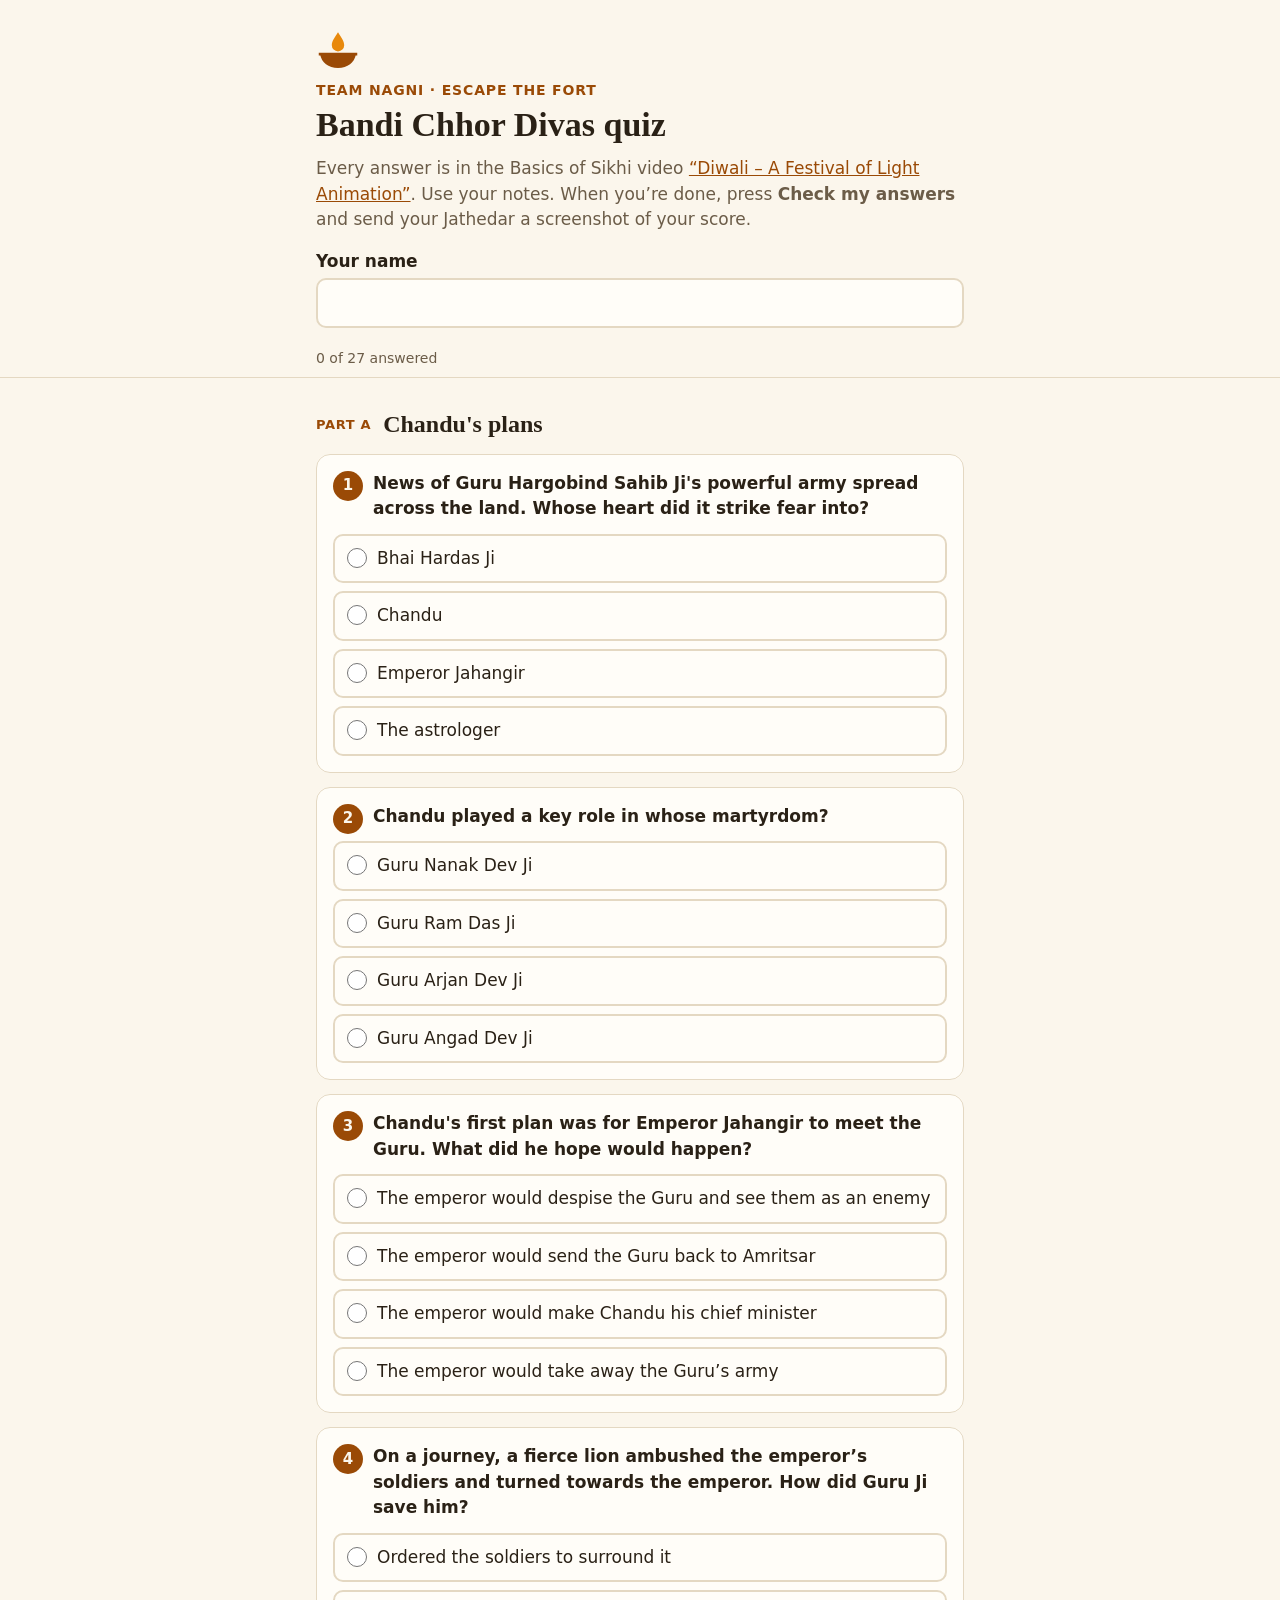
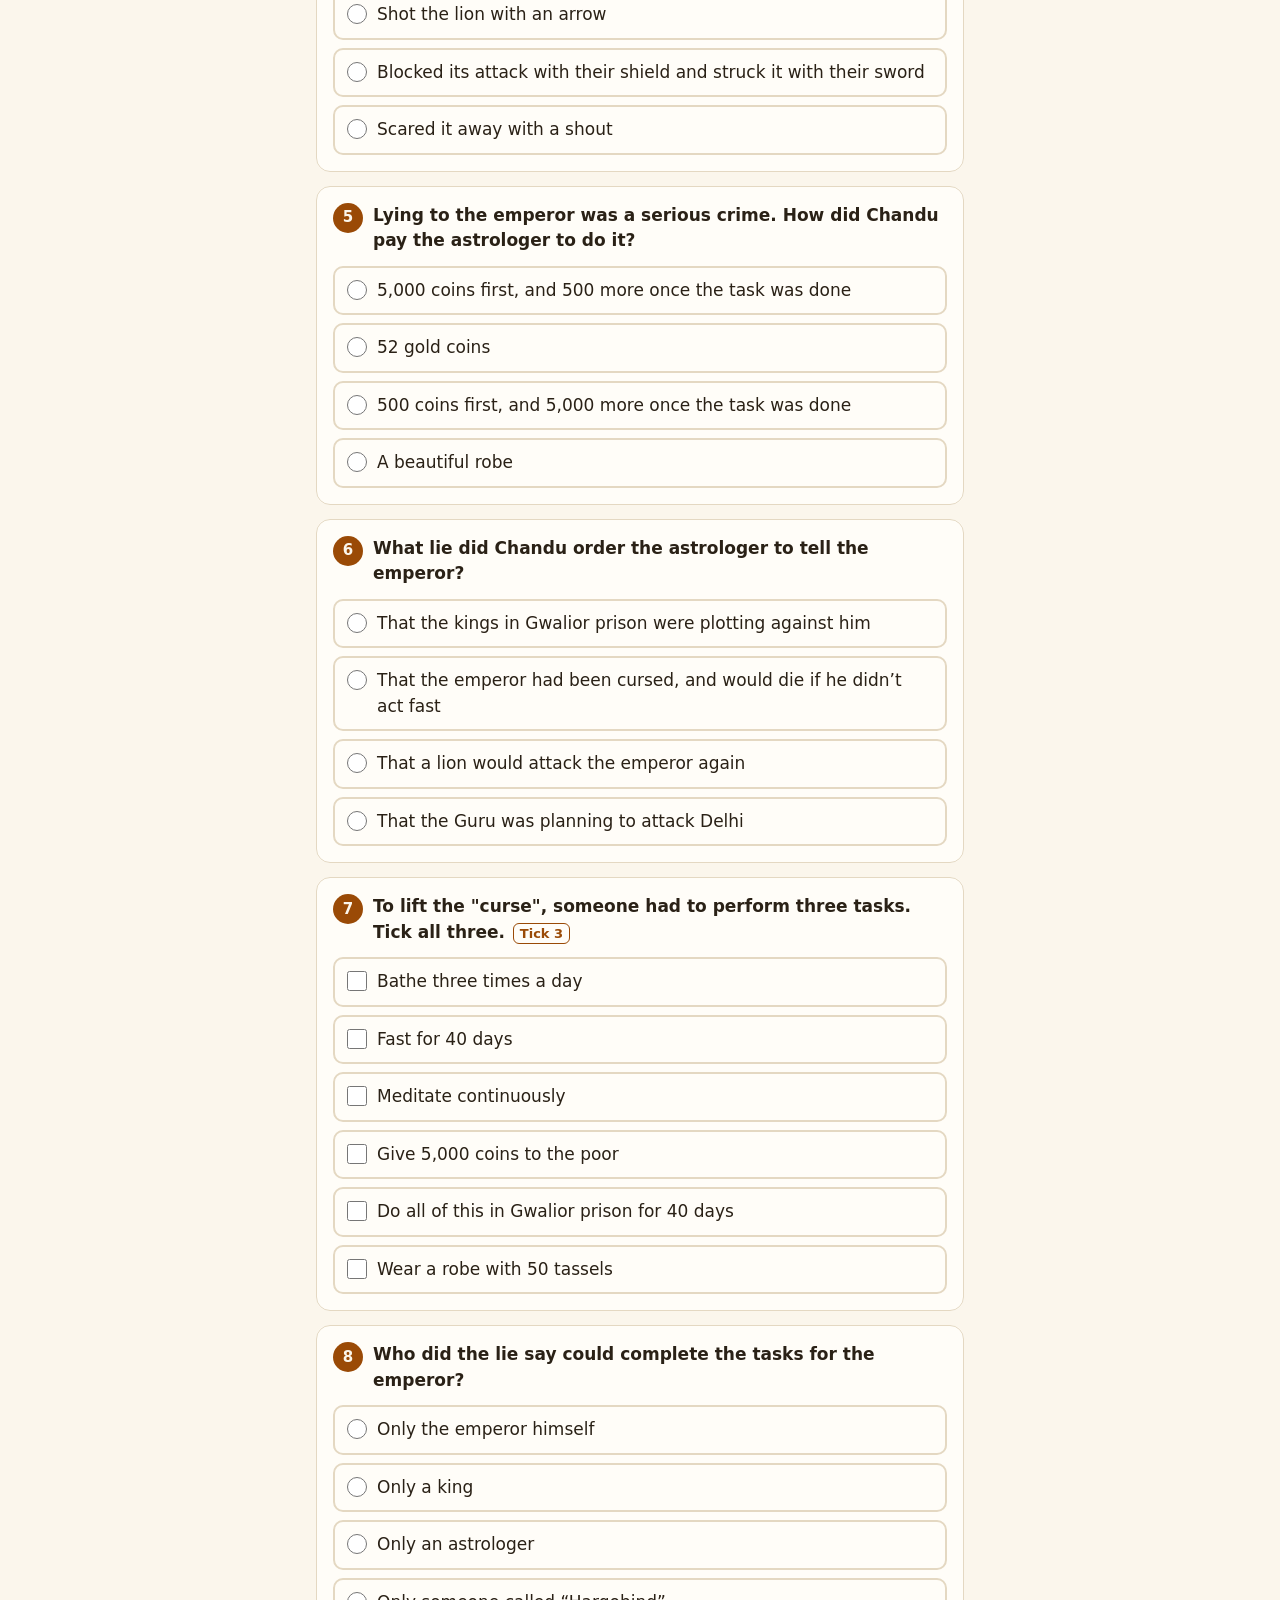
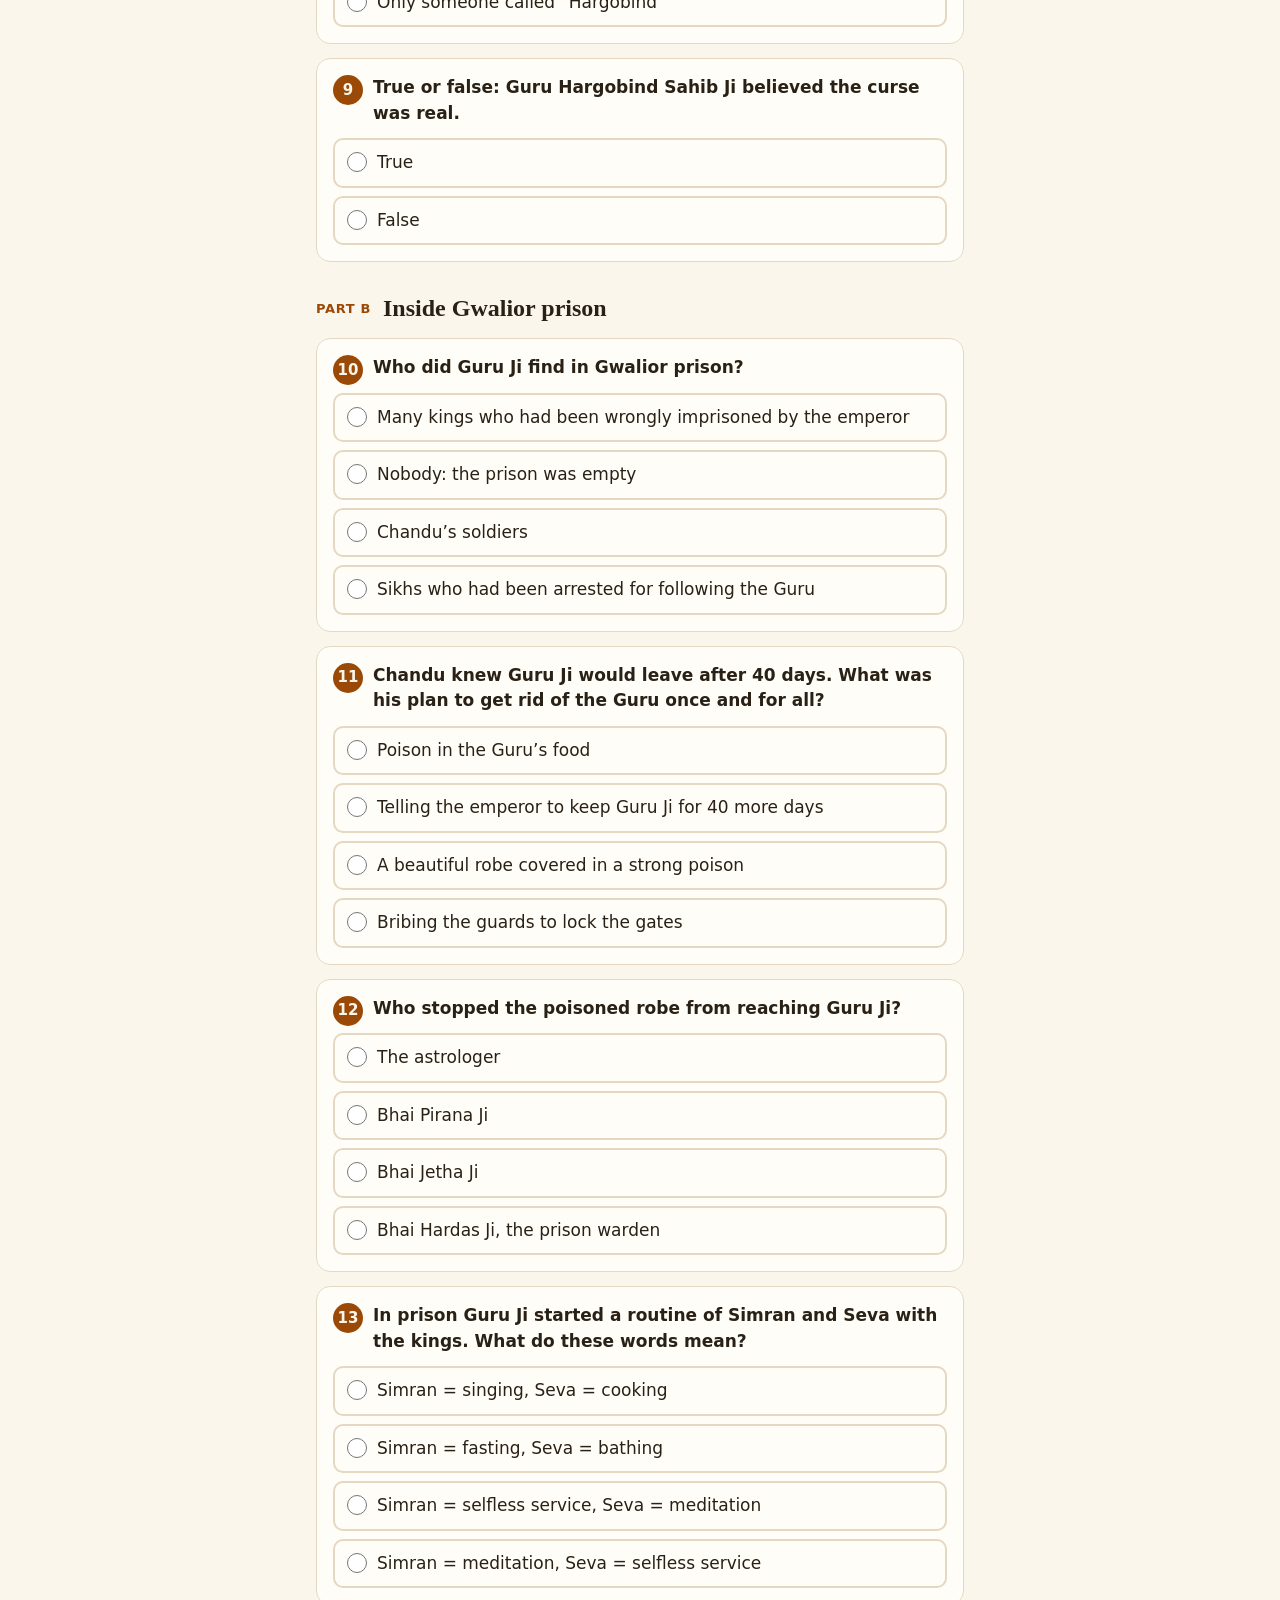
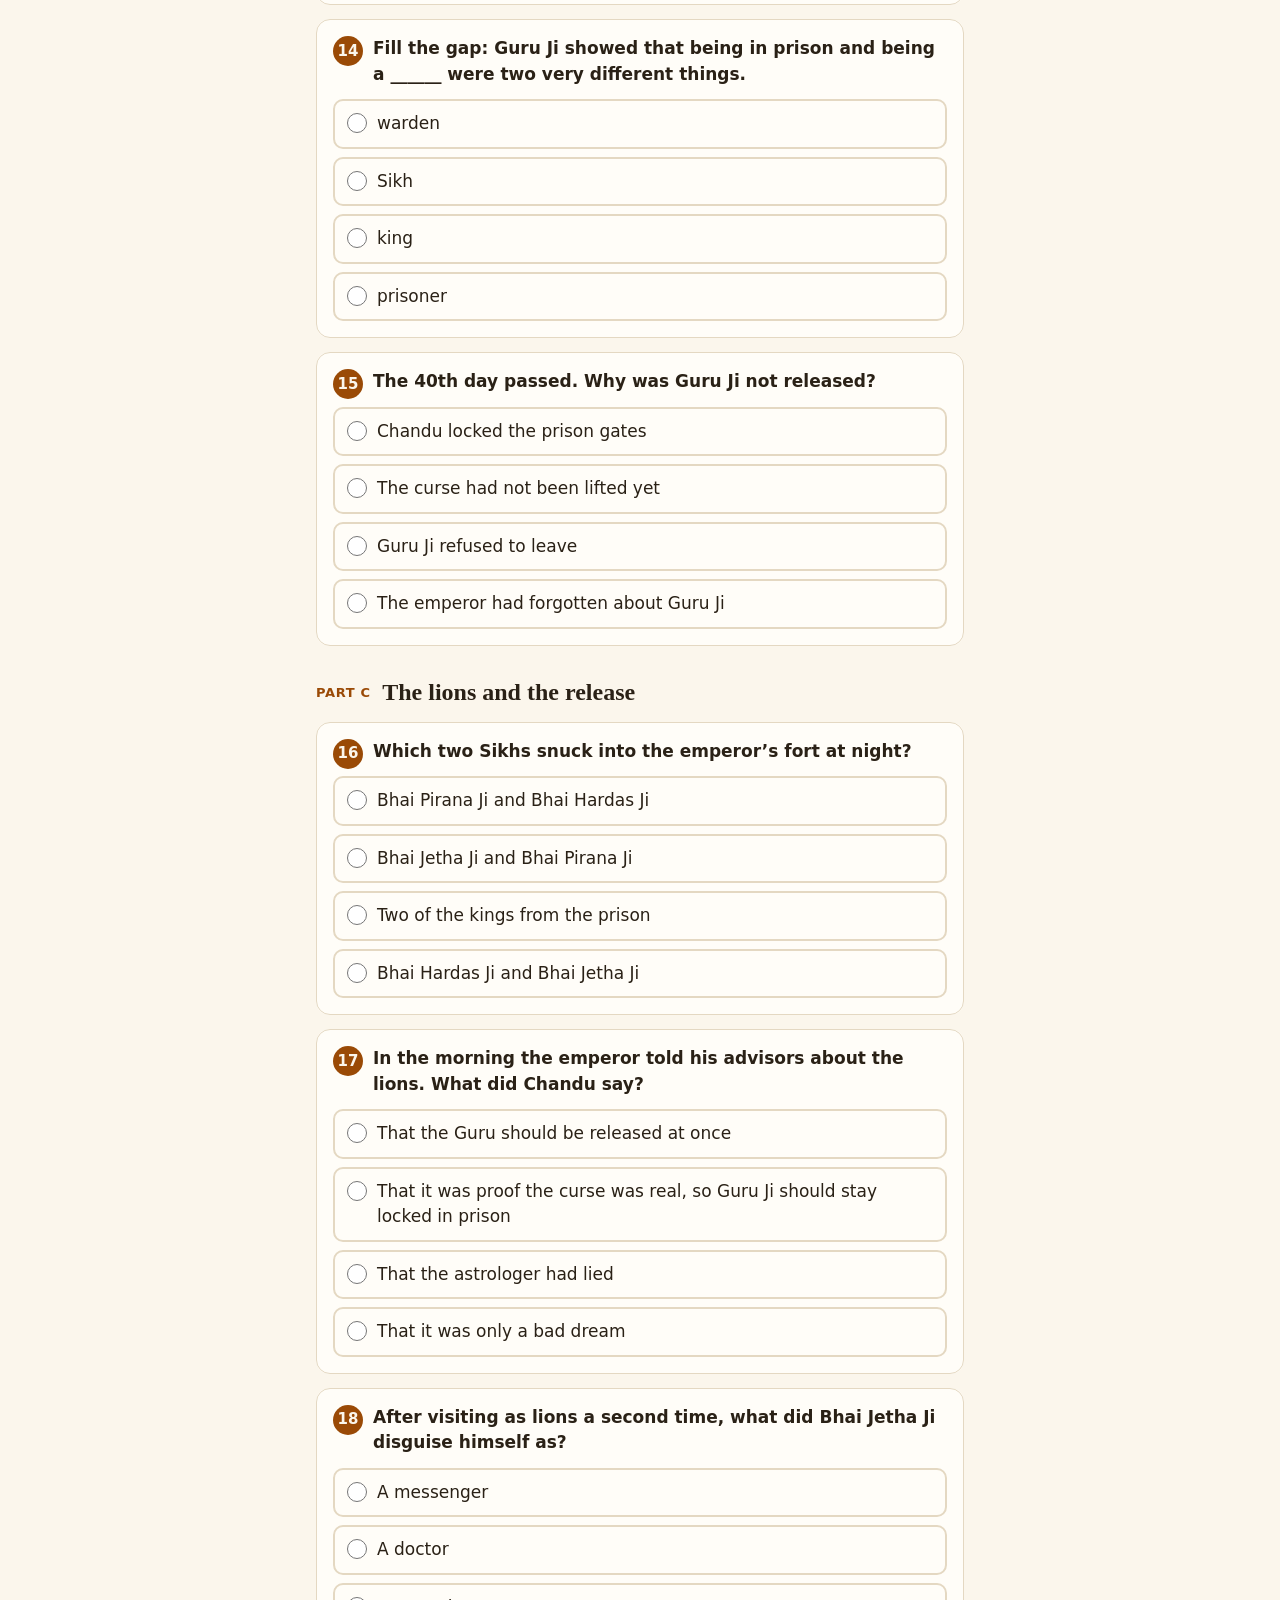
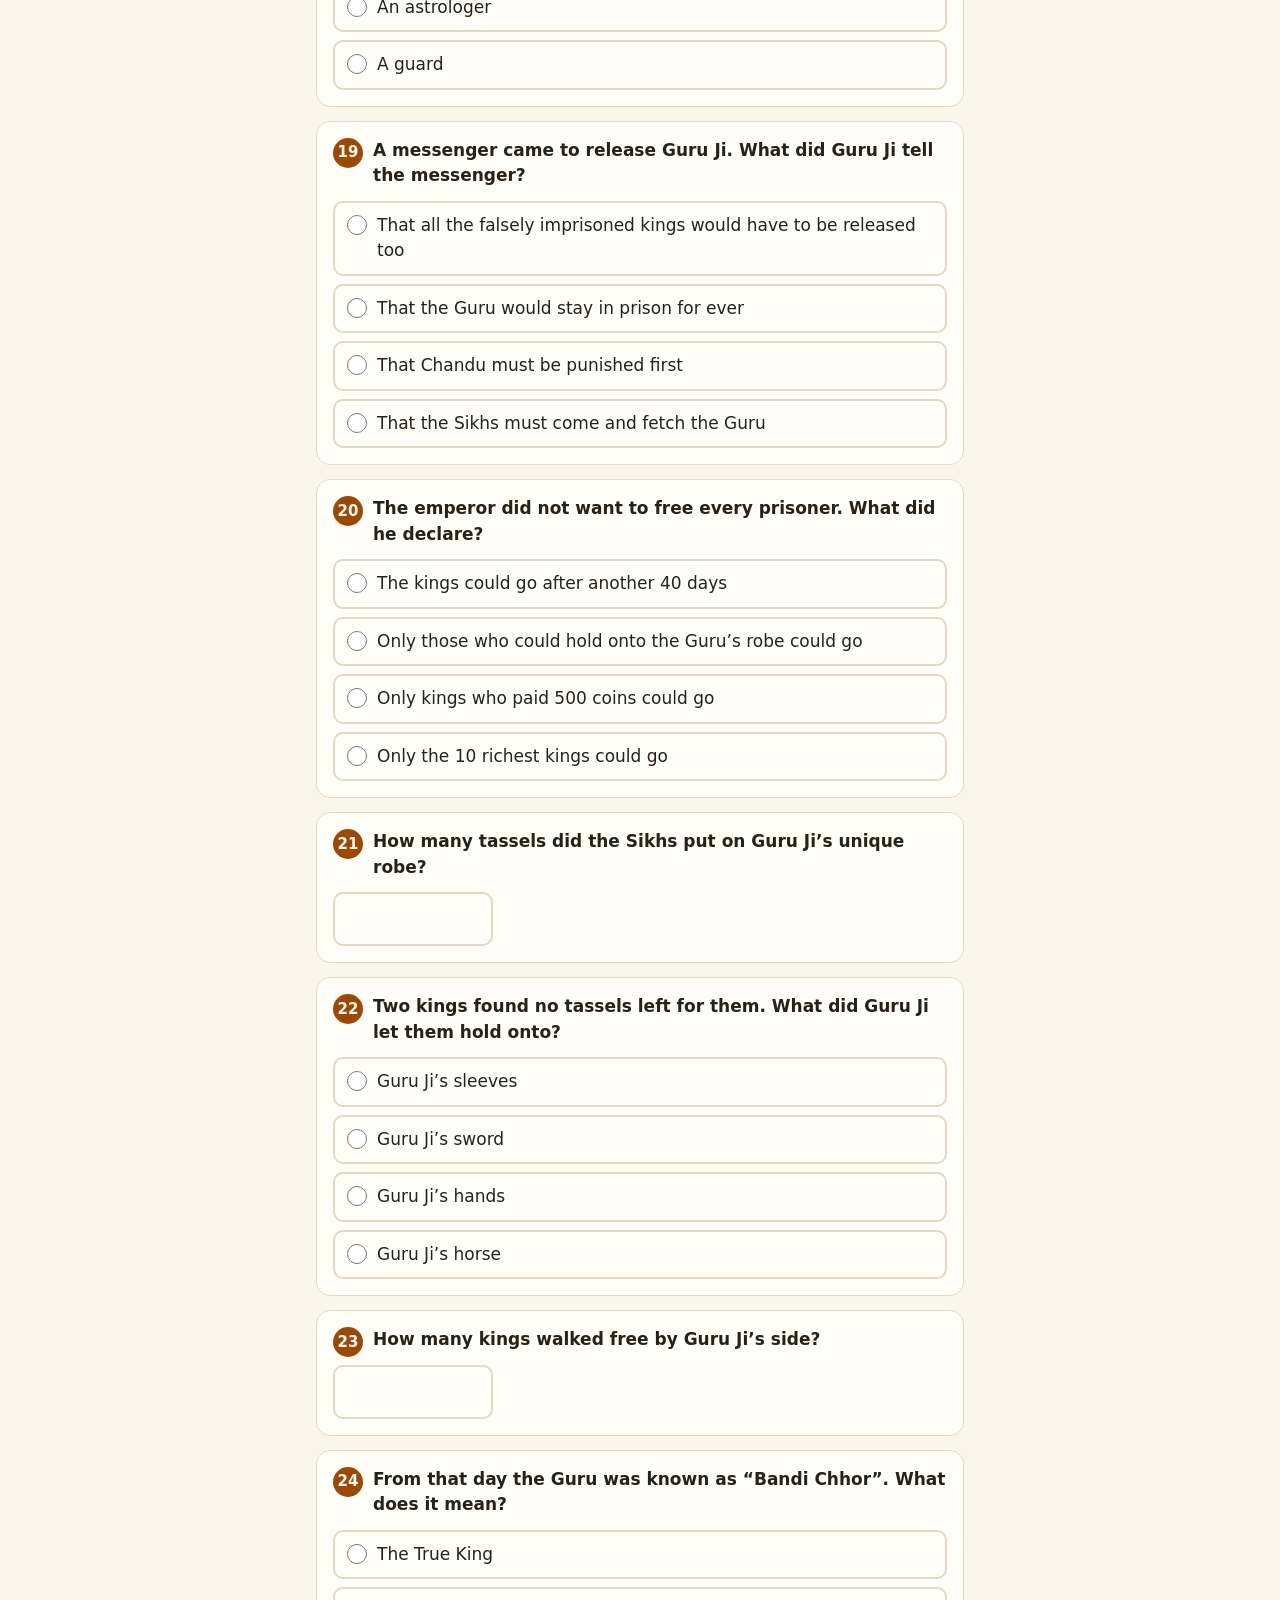
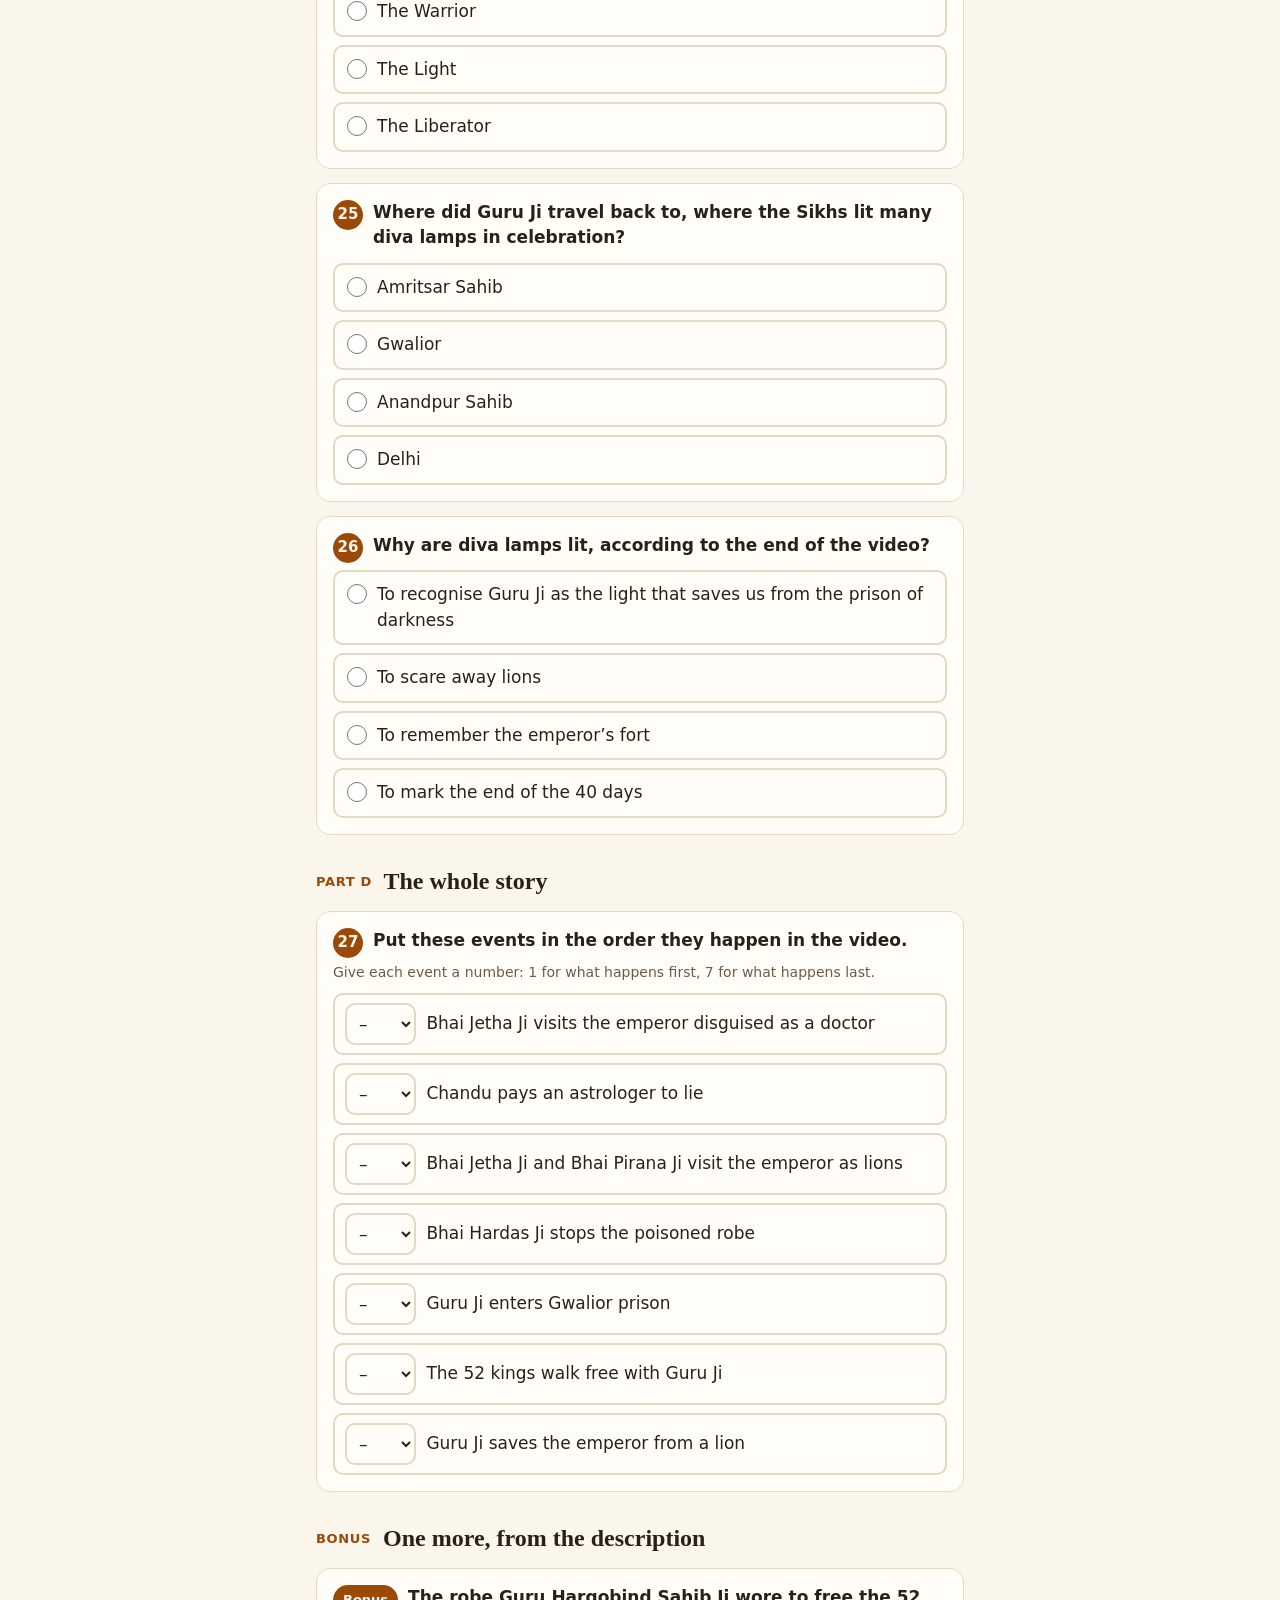
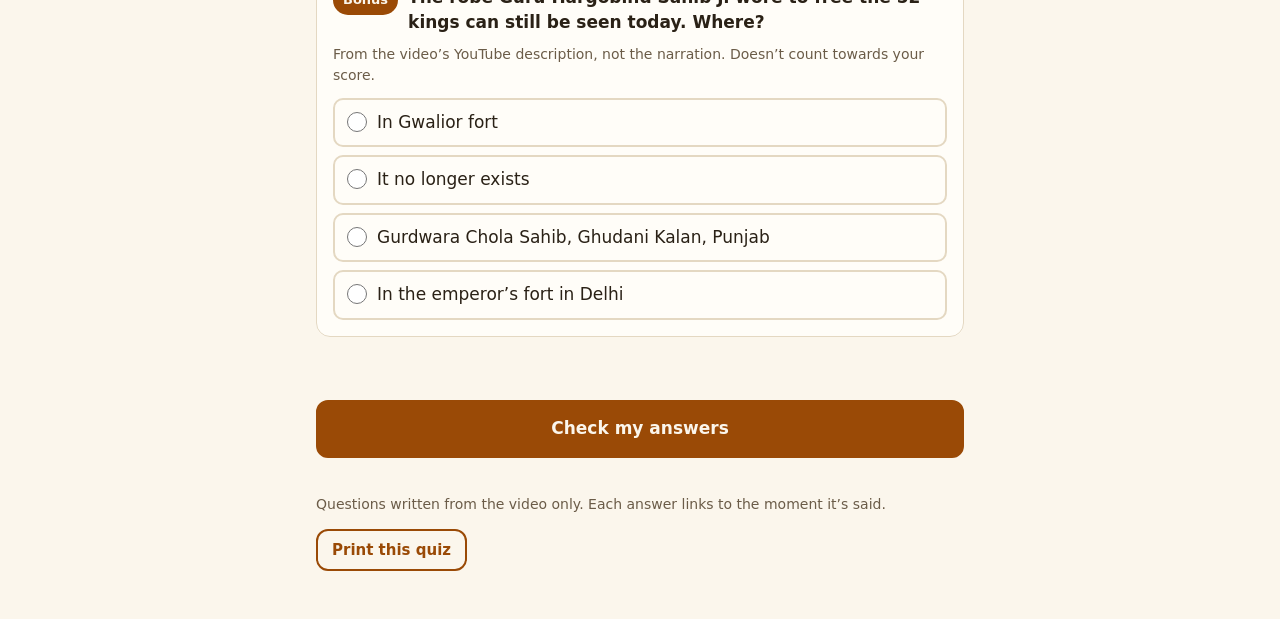
==== quiz.html @ be93dcd6 "Team Nagni quiz on the Bandi Chhor Divas video for Escape the Fort 27 questions written only from th" ====
<!doctype html>
<html lang="en-GB">
<head>
<meta charset="utf-8">
<meta name="viewport" content="width=device-width, initial-scale=1">
<meta name="robots" content="noindex">
<title>Escape the Fort · Team Nagni quiz</title>
<style>
:root {
  --paper: #fbf6ec;
  --card: #fffdf8;
  --ink: #2a2116;
  --soft: #6b5c48;
  --accent: #9a4a06;      /* saffron, dark enough for text on paper */
  --flame: #e8890c;
  --line: #e4d8c2;
  --pick: #fdeccf;
  --right: #2f7d4f;
  --right-bg: #e6f3ea;
  --wrong: #b3261e;
  --wrong-bg: #fbe9e7;
  color-scheme: light dark;
}
@media (prefers-color-scheme: dark) {
  :root {
    --paper: #15131f;
    --card: #1e1b2b;
    --ink: #f3ebdd;
    --soft: #b9ad9a;
    --accent: #f2a541;
    --flame: #f6b35a;
    --line: #2e2a3d;
    --pick: #3a2c1a;
    --right: #7fd19b;
    --right-bg: #17301f;
    --wrong: #ff9a8f;
    --wrong-bg: #3a1a1a;
  }
}

* { box-sizing: border-box; }
html { -webkit-text-size-adjust: 100%; }
body {
  margin: 0;
  background: var(--paper);
  color: var(--ink);
  font: 17px/1.5 system-ui, -apple-system, "Segoe UI", Roboto, sans-serif;
}
a { color: var(--accent); }
.sr { position: absolute; width: 1px; height: 1px; overflow: hidden; clip: rect(0 0 0 0); }

.top, form, .result, .foot { max-width: 680px; margin: 0 auto; padding: 0 16px; }
.top { padding-top: 28px; padding-bottom: 8px; }
.diva { width: 44px; height: 44px; display: block; margin-bottom: 8px; }
.diva .flame { fill: var(--flame); }
.diva .bowl, .diva .bowl-rim { fill: var(--accent); }
.kicker { margin: 0; font-size: 14px; font-weight: 700; letter-spacing: .06em; text-transform: uppercase; color: var(--accent); }
h1 { font-family: Georgia, "Times New Roman", serif; font-size: 34px; line-height: 1.15; margin: 4px 0 12px; }
.lede { margin: 0 0 16px; color: var(--soft); }
.warn { border: 2px solid var(--wrong); border-radius: 10px; padding: 10px 14px; font-weight: 600; }

.name { display: block; margin: 8px 0 4px; }
.name span { display: block; font-weight: 700; margin-bottom: 4px; }
input[type=text], input[type=number], select {
  font: inherit; color: var(--ink); background: var(--card);
  border: 2px solid var(--line); border-radius: 10px; padding: 10px 12px;
}
input[type=text] { width: 100%; }
input:focus-visible, select:focus-visible, button:focus-visible, .opt:has(input:focus-visible) {
  outline: 3px solid var(--accent); outline-offset: 2px;
}

.bar { position: sticky; top: 0; z-index: 2; background: var(--paper); border-bottom: 1px solid var(--line); }
.bar-in { max-width: 680px; margin: 0 auto; padding: 8px 16px; font-size: 14px; color: var(--soft); position: relative; }
.bar-in i { position: absolute; left: 0; bottom: -1px; height: 3px; width: 0; background: var(--flame); transition: width .3s; }

.part { margin-top: 28px; }
h2 { font-family: Georgia, "Times New Roman", serif; font-size: 24px; margin: 0 0 12px; }
.pid { display: inline-block; font-family: system-ui, sans-serif; font-size: 13px; font-weight: 700; letter-spacing: .05em; text-transform: uppercase; color: var(--accent); margin-right: 6px; vertical-align: 3px; }

.q { border: 1px solid var(--line); background: var(--card); border-radius: 14px; padding: 16px; margin: 0 0 14px; min-width: 0; }
.q legend { display: contents; }
.q legend .n {
  float: left; width: 30px; height: 30px; border-radius: 50%; margin: 0 10px 4px 0;
  background: var(--accent); color: var(--paper); font-weight: 700; font-size: 15px;
  display: grid; place-items: center;
}
.q legend .text { display: block; font-weight: 650; overflow: hidden; }
#bonus legend .n { width: auto; padding: 0 10px; border-radius: 15px; font-size: 13px; }
.tag { display: inline-block; font-size: 13px; font-weight: 700; color: var(--accent); border: 1px solid var(--accent); border-radius: 6px; padding: 0 6px; margin-left: 2px; }
.src, .hint { clear: both; font-size: 14px; color: var(--soft); margin: 8px 0 0; }

.opts { clear: both; display: grid; gap: 8px; margin-top: 12px; }
.opt {
  display: flex; gap: 10px; align-items: flex-start; cursor: pointer;
  border: 2px solid var(--line); border-radius: 10px; padding: 10px 12px; min-height: 48px;
}
.opt input { width: 20px; height: 20px; margin: 2px 0 0; flex: none; accent-color: var(--accent); }
.opt:has(input:checked) { border-color: var(--accent); background: var(--pick); }

.num-wrap { clear: both; display: block; margin-top: 12px; }
.num-wrap input { width: 8em; font-size: 20px; }

.order { list-style: none; padding: 0; margin: 10px 0 0; display: grid; gap: 8px; }
.order label { display: flex; gap: 10px; align-items: center; border: 2px solid var(--line); border-radius: 10px; padding: 8px 10px; }
.order select { flex: none; width: 4.2em; padding: 8px; }

/* after marking */
.q.is-right { border-color: var(--right); }
.q.is-wrong { border-color: var(--wrong); }
.fb { margin-top: 12px; border-radius: 10px; padding: 10px 12px; font-size: 15px; }
.is-right .fb { background: var(--right-bg); }
.is-wrong .fb { background: var(--wrong-bg); }
.fb .verdict { font-weight: 700; margin: 0 0 4px; }
.is-right .verdict { color: var(--right); }
.is-wrong .verdict { color: var(--wrong); }
.fb p { margin: 4px 0 0; }
.opt.was-right { border-color: var(--right); }
.locked .opt, .locked .order label { cursor: default; }

.actions { margin: 28px 0 8px; display: grid; gap: 10px; }
.nudge { margin: 0; min-height: 1.5em; font-weight: 600; color: var(--wrong); }
button {
  font: inherit; font-weight: 700; cursor: pointer; border-radius: 12px; padding: 14px 18px;
  border: 2px solid var(--accent); background: var(--accent); color: var(--paper);
}
button.ghost { background: transparent; color: var(--accent); }
button.small { padding: 8px 14px; font-size: 15px; }

.result { margin-top: 8px; scroll-margin-top: 56px; }
.q { scroll-margin-top: 56px; }
.opt.was-right:has(input:checked) { border-color: var(--right); background: var(--right-bg); }
.result .card {
  border: 2px solid var(--accent); border-radius: 16px; padding: 20px; background: var(--card); text-align: center;
}
.result .who { margin: 0; font-weight: 700; color: var(--accent); }
.result .score { font-family: Georgia, serif; font-size: 56px; line-height: 1.1; margin: 6px 0; }
.result .score small { font-size: 24px; color: var(--soft); }
.result .msg { margin: 0 0 6px; font-weight: 600; }
.result .meta { margin: 0; font-size: 14px; color: var(--soft); }
.result .misses { text-align: left; margin: 14px 0 0; font-size: 15px; }

.foot { margin: 36px auto 48px; font-size: 14px; color: var(--soft); }

.print-only { display: none; }
@media print {
  .print-only { display: inline; }
  .screen-only { display: none; }
  :root { color-scheme: light; }
  .opt input, .opts input {
    appearance: none; -webkit-appearance: none; width: 14px; height: 14px; margin: 3px 0 0;
    border: 1.5px solid #000; background: #fff; border-radius: 50%;
  }
  .opt input[type=checkbox] { border-radius: 2px; }
  .opts { grid-template-columns: 1fr 1fr; }
  :root { --paper: #fff; --card: #fff; --ink: #000; --soft: #333; --accent: #000; --line: #999; --pick: #fff; }
  body { font-size: 12pt; }
  .bar, .actions, .result, .foot button, .fb, noscript, .diva { display: none !important; }
  .name input { border: 0; border-bottom: 1px solid #000; border-radius: 0; }
  .q { break-inside: avoid; border-radius: 6px; padding: 10px 12px; margin-bottom: 8px; }
  .opts { gap: 4px; margin-top: 6px; }
  .opt { min-height: 0; padding: 4px 8px; border-width: 1px; }
  .order label { padding: 4px 8px; border-width: 1px; }
  .order select { appearance: none; -webkit-appearance: none; color: transparent; width: 2.6em; height: 1.8em; padding: 0; border: 1px solid #000; }
  .num-wrap input { border: 1px solid #000; height: 1.8em; }
  .part { margin-top: 14px; }
  a { text-decoration: none; color: #000; }
}

</style>
</head>
<body>
<header class="top">
  <svg class="diva" viewBox="0 0 64 64" aria-hidden="true"><path class="flame" d="M32 6c5 8 9 13 9 19a9 9 0 0 1-18 0c0-6 4-11 9-19z"/><path class="bowl" d="M6 38h52c-2 12-12 20-26 20S8 50 6 38z"/><path class="bowl-rim" d="M4 36h56v4H4z"/></svg>
  <p class="kicker">Team Nagni · Escape the Fort</p>
  <h1>Bandi Chhor Divas quiz</h1>
  <p class="lede">Every answer is in the Basics of Sikhi video <a href="https://youtu.be/3myspuH4zkc" target="_blank" rel="noopener">“Diwali – A Festival of Light Animation”</a>. Use your notes. <span class="screen-only">When you’re done, press <b>Check my answers</b> and send your Jathedar a screenshot of your score.</span><span class="print-only">Circle or tick one answer unless it says otherwise, then hand this sheet to your Jathedar.</span></p>
  <noscript><p class="warn">This page can’t mark itself here. Open it in Chrome or Safari, or write your answers on paper.</p></noscript>
  <label class="name"><span>Your name</span><input type="text" id="who" autocomplete="name" maxlength="40"></label>
</header>

<div class="bar" aria-hidden="true"><div class="bar-in"><span id="count">0</span> of 27 answered<i id="fill"></i></div></div>

<form id="quiz" novalidate>
<section class="part"><h2><span class="pid">Part A</span> Chandu's plans</h2><fieldset class="q" id="q1" data-type="choice">
<legend><span class="n">1</span><span class="text">News of Guru Hargobind Sahib Ji's powerful army spread across the land. Whose heart did it strike fear into? </span></legend>
<div class="opts"><label class="opt"><input type="radio" name="q1" value="0"><span>Bhai Hardas Ji</span></label><label class="opt"><input type="radio" name="q1" value="1"><span>Chandu</span></label><label class="opt"><input type="radio" name="q1" value="2"><span>Emperor Jahangir</span></label><label class="opt"><input type="radio" name="q1" value="3"><span>The astrologer</span></label></div>
<div class="fb" hidden></div>
</fieldset>
<fieldset class="q" id="q2" data-type="choice">
<legend><span class="n">2</span><span class="text">Chandu played a key role in whose martyrdom? </span></legend>
<div class="opts"><label class="opt"><input type="radio" name="q2" value="0"><span>Guru Nanak Dev Ji</span></label><label class="opt"><input type="radio" name="q2" value="1"><span>Guru Ram Das Ji</span></label><label class="opt"><input type="radio" name="q2" value="2"><span>Guru Arjan Dev Ji</span></label><label class="opt"><input type="radio" name="q2" value="3"><span>Guru Angad Dev Ji</span></label></div>
<div class="fb" hidden></div>
</fieldset>
<fieldset class="q" id="q3" data-type="choice">
<legend><span class="n">3</span><span class="text">Chandu's first plan was for Emperor Jahangir to meet the Guru. What did he hope would happen? </span></legend>
<div class="opts"><label class="opt"><input type="radio" name="q3" value="0"><span>The emperor would despise the Guru and see them as an enemy</span></label><label class="opt"><input type="radio" name="q3" value="1"><span>The emperor would send the Guru back to Amritsar</span></label><label class="opt"><input type="radio" name="q3" value="2"><span>The emperor would make Chandu his chief minister</span></label><label class="opt"><input type="radio" name="q3" value="3"><span>The emperor would take away the Guru’s army</span></label></div>
<div class="fb" hidden></div>
</fieldset>
<fieldset class="q" id="q4" data-type="choice">
<legend><span class="n">4</span><span class="text">On a journey, a fierce lion ambushed the emperor’s soldiers and turned towards the emperor. How did Guru Ji save him? </span></legend>
<div class="opts"><label class="opt"><input type="radio" name="q4" value="0"><span>Ordered the soldiers to surround it</span></label><label class="opt"><input type="radio" name="q4" value="1"><span>Shot the lion with an arrow</span></label><label class="opt"><input type="radio" name="q4" value="2"><span>Blocked its attack with their shield and struck it with their sword</span></label><label class="opt"><input type="radio" name="q4" value="3"><span>Scared it away with a shout</span></label></div>
<div class="fb" hidden></div>
</fieldset>
<fieldset class="q" id="q5" data-type="choice">
<legend><span class="n">5</span><span class="text">Lying to the emperor was a serious crime. How did Chandu pay the astrologer to do it? </span></legend>
<div class="opts"><label class="opt"><input type="radio" name="q5" value="0"><span>5,000 coins first, and 500 more once the task was done</span></label><label class="opt"><input type="radio" name="q5" value="1"><span>52 gold coins</span></label><label class="opt"><input type="radio" name="q5" value="2"><span>500 coins first, and 5,000 more once the task was done</span></label><label class="opt"><input type="radio" name="q5" value="3"><span>A beautiful robe</span></label></div>
<div class="fb" hidden></div>
</fieldset>
<fieldset class="q" id="q6" data-type="choice">
<legend><span class="n">6</span><span class="text">What lie did Chandu order the astrologer to tell the emperor? </span></legend>
<div class="opts"><label class="opt"><input type="radio" name="q6" value="0"><span>That the kings in Gwalior prison were plotting against him</span></label><label class="opt"><input type="radio" name="q6" value="1"><span>That the emperor had been cursed, and would die if he didn’t act fast</span></label><label class="opt"><input type="radio" name="q6" value="2"><span>That a lion would attack the emperor again</span></label><label class="opt"><input type="radio" name="q6" value="3"><span>That the Guru was planning to attack Delhi</span></label></div>
<div class="fb" hidden></div>
</fieldset>
<fieldset class="q" id="q7" data-type="multi">
<legend><span class="n">7</span><span class="text">To lift the &quot;curse&quot;, someone had to perform three tasks. Tick all three. <span class="tag">Tick 3</span></span></legend>
<div class="opts"><label class="opt"><input type="checkbox" name="q7" value="0"><span>Bathe three times a day</span></label><label class="opt"><input type="checkbox" name="q7" value="1"><span>Fast for 40 days</span></label><label class="opt"><input type="checkbox" name="q7" value="2"><span>Meditate continuously</span></label><label class="opt"><input type="checkbox" name="q7" value="3"><span>Give 5,000 coins to the poor</span></label><label class="opt"><input type="checkbox" name="q7" value="4"><span>Do all of this in Gwalior prison for 40 days</span></label><label class="opt"><input type="checkbox" name="q7" value="5"><span>Wear a robe with 50 tassels</span></label></div>
<div class="fb" hidden></div>
</fieldset>
<fieldset class="q" id="q8" data-type="choice">
<legend><span class="n">8</span><span class="text">Who did the lie say could complete the tasks for the emperor? </span></legend>
<div class="opts"><label class="opt"><input type="radio" name="q8" value="0"><span>Only the emperor himself</span></label><label class="opt"><input type="radio" name="q8" value="1"><span>Only a king</span></label><label class="opt"><input type="radio" name="q8" value="2"><span>Only an astrologer</span></label><label class="opt"><input type="radio" name="q8" value="3"><span>Only someone called “Hargobind”</span></label></div>
<div class="fb" hidden></div>
</fieldset>
<fieldset class="q" id="q9" data-type="choice">
<legend><span class="n">9</span><span class="text">True or false: Guru Hargobind Sahib Ji believed the curse was real. </span></legend>
<div class="opts"><label class="opt"><input type="radio" name="q9" value="0"><span>True</span></label><label class="opt"><input type="radio" name="q9" value="1"><span>False</span></label></div>
<div class="fb" hidden></div>
</fieldset></section>
<section class="part"><h2><span class="pid">Part B</span> Inside Gwalior prison</h2><fieldset class="q" id="q10" data-type="choice">
<legend><span class="n">10</span><span class="text">Who did Guru Ji find in Gwalior prison? </span></legend>
<div class="opts"><label class="opt"><input type="radio" name="q10" value="0"><span>Many kings who had been wrongly imprisoned by the emperor</span></label><label class="opt"><input type="radio" name="q10" value="1"><span>Nobody: the prison was empty</span></label><label class="opt"><input type="radio" name="q10" value="2"><span>Chandu’s soldiers</span></label><label class="opt"><input type="radio" name="q10" value="3"><span>Sikhs who had been arrested for following the Guru</span></label></div>
<div class="fb" hidden></div>
</fieldset>
<fieldset class="q" id="q11" data-type="choice">
<legend><span class="n">11</span><span class="text">Chandu knew Guru Ji would leave after 40 days. What was his plan to get rid of the Guru once and for all? </span></legend>
<div class="opts"><label class="opt"><input type="radio" name="q11" value="0"><span>Poison in the Guru’s food</span></label><label class="opt"><input type="radio" name="q11" value="1"><span>Telling the emperor to keep Guru Ji for 40 more days</span></label><label class="opt"><input type="radio" name="q11" value="2"><span>A beautiful robe covered in a strong poison</span></label><label class="opt"><input type="radio" name="q11" value="3"><span>Bribing the guards to lock the gates</span></label></div>
<div class="fb" hidden></div>
</fieldset>
<fieldset class="q" id="q12" data-type="choice">
<legend><span class="n">12</span><span class="text">Who stopped the poisoned robe from reaching Guru Ji? </span></legend>
<div class="opts"><label class="opt"><input type="radio" name="q12" value="0"><span>The astrologer</span></label><label class="opt"><input type="radio" name="q12" value="1"><span>Bhai Pirana Ji</span></label><label class="opt"><input type="radio" name="q12" value="2"><span>Bhai Jetha Ji</span></label><label class="opt"><input type="radio" name="q12" value="3"><span>Bhai Hardas Ji, the prison warden</span></label></div>
<div class="fb" hidden></div>
</fieldset>
<fieldset class="q" id="q13" data-type="choice">
<legend><span class="n">13</span><span class="text">In prison Guru Ji started a routine of Simran and Seva with the kings. What do these words mean? </span></legend>
<div class="opts"><label class="opt"><input type="radio" name="q13" value="0"><span>Simran = singing, Seva = cooking</span></label><label class="opt"><input type="radio" name="q13" value="1"><span>Simran = fasting, Seva = bathing</span></label><label class="opt"><input type="radio" name="q13" value="2"><span>Simran = selfless service, Seva = meditation</span></label><label class="opt"><input type="radio" name="q13" value="3"><span>Simran = meditation, Seva = selfless service</span></label></div>
<div class="fb" hidden></div>
</fieldset>
<fieldset class="q" id="q14" data-type="choice">
<legend><span class="n">14</span><span class="text">Fill the gap: Guru Ji showed that being in prison and being a ______ were two very different things. </span></legend>
<div class="opts"><label class="opt"><input type="radio" name="q14" value="0"><span>warden</span></label><label class="opt"><input type="radio" name="q14" value="1"><span>Sikh</span></label><label class="opt"><input type="radio" name="q14" value="2"><span>king</span></label><label class="opt"><input type="radio" name="q14" value="3"><span>prisoner</span></label></div>
<div class="fb" hidden></div>
</fieldset>
<fieldset class="q" id="q15" data-type="choice">
<legend><span class="n">15</span><span class="text">The 40th day passed. Why was Guru Ji not released? </span></legend>
<div class="opts"><label class="opt"><input type="radio" name="q15" value="0"><span>Chandu locked the prison gates</span></label><label class="opt"><input type="radio" name="q15" value="1"><span>The curse had not been lifted yet</span></label><label class="opt"><input type="radio" name="q15" value="2"><span>Guru Ji refused to leave</span></label><label class="opt"><input type="radio" name="q15" value="3"><span>The emperor had forgotten about Guru Ji</span></label></div>
<div class="fb" hidden></div>
</fieldset></section>
<section class="part"><h2><span class="pid">Part C</span> The lions and the release</h2><fieldset class="q" id="q16" data-type="choice">
<legend><span class="n">16</span><span class="text">Which two Sikhs snuck into the emperor’s fort at night? </span></legend>
<div class="opts"><label class="opt"><input type="radio" name="q16" value="0"><span>Bhai Pirana Ji and Bhai Hardas Ji</span></label><label class="opt"><input type="radio" name="q16" value="1"><span>Bhai Jetha Ji and Bhai Pirana Ji</span></label><label class="opt"><input type="radio" name="q16" value="2"><span>Two of the kings from the prison</span></label><label class="opt"><input type="radio" name="q16" value="3"><span>Bhai Hardas Ji and Bhai Jetha Ji</span></label></div>
<div class="fb" hidden></div>
</fieldset>
<fieldset class="q" id="q17" data-type="choice">
<legend><span class="n">17</span><span class="text">In the morning the emperor told his advisors about the lions. What did Chandu say? </span></legend>
<div class="opts"><label class="opt"><input type="radio" name="q17" value="0"><span>That the Guru should be released at once</span></label><label class="opt"><input type="radio" name="q17" value="1"><span>That it was proof the curse was real, so Guru Ji should stay locked in prison</span></label><label class="opt"><input type="radio" name="q17" value="2"><span>That the astrologer had lied</span></label><label class="opt"><input type="radio" name="q17" value="3"><span>That it was only a bad dream</span></label></div>
<div class="fb" hidden></div>
</fieldset>
<fieldset class="q" id="q18" data-type="choice">
<legend><span class="n">18</span><span class="text">After visiting as lions a second time, what did Bhai Jetha Ji disguise himself as? </span></legend>
<div class="opts"><label class="opt"><input type="radio" name="q18" value="0"><span>A messenger</span></label><label class="opt"><input type="radio" name="q18" value="1"><span>A doctor</span></label><label class="opt"><input type="radio" name="q18" value="2"><span>An astrologer</span></label><label class="opt"><input type="radio" name="q18" value="3"><span>A guard</span></label></div>
<div class="fb" hidden></div>
</fieldset>
<fieldset class="q" id="q19" data-type="choice">
<legend><span class="n">19</span><span class="text">A messenger came to release Guru Ji. What did Guru Ji tell the messenger? </span></legend>
<div class="opts"><label class="opt"><input type="radio" name="q19" value="0"><span>That all the falsely imprisoned kings would have to be released too</span></label><label class="opt"><input type="radio" name="q19" value="1"><span>That the Guru would stay in prison for ever</span></label><label class="opt"><input type="radio" name="q19" value="2"><span>That Chandu must be punished first</span></label><label class="opt"><input type="radio" name="q19" value="3"><span>That the Sikhs must come and fetch the Guru</span></label></div>
<div class="fb" hidden></div>
</fieldset>
<fieldset class="q" id="q20" data-type="choice">
<legend><span class="n">20</span><span class="text">The emperor did not want to free every prisoner. What did he declare? </span></legend>
<div class="opts"><label class="opt"><input type="radio" name="q20" value="0"><span>The kings could go after another 40 days</span></label><label class="opt"><input type="radio" name="q20" value="1"><span>Only those who could hold onto the Guru’s robe could go</span></label><label class="opt"><input type="radio" name="q20" value="2"><span>Only kings who paid 500 coins could go</span></label><label class="opt"><input type="radio" name="q20" value="3"><span>Only the 10 richest kings could go</span></label></div>
<div class="fb" hidden></div>
</fieldset>
<fieldset class="q" id="q21" data-type="number">
<legend><span class="n">21</span><span class="text">How many tassels did the Sikhs put on Guru Ji’s unique robe? </span></legend>
<label class="num-wrap"><span class="sr">Your answer</span><input type="number" name="q21" inputmode="numeric" min="0" step="1" autocomplete="off"></label>
<div class="fb" hidden></div>
</fieldset>
<fieldset class="q" id="q22" data-type="choice">
<legend><span class="n">22</span><span class="text">Two kings found no tassels left for them. What did Guru Ji let them hold onto? </span></legend>
<div class="opts"><label class="opt"><input type="radio" name="q22" value="0"><span>Guru Ji’s sleeves</span></label><label class="opt"><input type="radio" name="q22" value="1"><span>Guru Ji’s sword</span></label><label class="opt"><input type="radio" name="q22" value="2"><span>Guru Ji’s hands</span></label><label class="opt"><input type="radio" name="q22" value="3"><span>Guru Ji’s horse</span></label></div>
<div class="fb" hidden></div>
</fieldset>
<fieldset class="q" id="q23" data-type="number">
<legend><span class="n">23</span><span class="text">How many kings walked free by Guru Ji’s side? </span></legend>
<label class="num-wrap"><span class="sr">Your answer</span><input type="number" name="q23" inputmode="numeric" min="0" step="1" autocomplete="off"></label>
<div class="fb" hidden></div>
</fieldset>
<fieldset class="q" id="q24" data-type="choice">
<legend><span class="n">24</span><span class="text">From that day the Guru was known as “Bandi Chhor”. What does it mean? </span></legend>
<div class="opts"><label class="opt"><input type="radio" name="q24" value="0"><span>The True King</span></label><label class="opt"><input type="radio" name="q24" value="1"><span>The Warrior</span></label><label class="opt"><input type="radio" name="q24" value="2"><span>The Light</span></label><label class="opt"><input type="radio" name="q24" value="3"><span>The Liberator</span></label></div>
<div class="fb" hidden></div>
</fieldset>
<fieldset class="q" id="q25" data-type="choice">
<legend><span class="n">25</span><span class="text">Where did Guru Ji travel back to, where the Sikhs lit many diva lamps in celebration? </span></legend>
<div class="opts"><label class="opt"><input type="radio" name="q25" value="0"><span>Amritsar Sahib</span></label><label class="opt"><input type="radio" name="q25" value="1"><span>Gwalior</span></label><label class="opt"><input type="radio" name="q25" value="2"><span>Anandpur Sahib</span></label><label class="opt"><input type="radio" name="q25" value="3"><span>Delhi</span></label></div>
<div class="fb" hidden></div>
</fieldset>
<fieldset class="q" id="q26" data-type="choice">
<legend><span class="n">26</span><span class="text">Why are diva lamps lit, according to the end of the video? </span></legend>
<div class="opts"><label class="opt"><input type="radio" name="q26" value="0"><span>To recognise Guru Ji as the light that saves us from the prison of darkness</span></label><label class="opt"><input type="radio" name="q26" value="1"><span>To scare away lions</span></label><label class="opt"><input type="radio" name="q26" value="2"><span>To remember the emperor’s fort</span></label><label class="opt"><input type="radio" name="q26" value="3"><span>To mark the end of the 40 days</span></label></div>
<div class="fb" hidden></div>
</fieldset></section>
<section class="part"><h2><span class="pid">Part D</span> The whole story</h2><fieldset class="q" id="q27" data-type="order">
<legend><span class="n">27</span><span class="text">Put these events in the order they happen in the video. </span></legend>
<p class="hint">Give each event a number: 1 for what happens first, 7 for what happens last.</p><ol class="order"><li><label><select name="q27-0" aria-label="Position of: Bhai Jetha Ji visits the emperor disguised as a doctor"><option value="">–</option><option>1</option><option>2</option><option>3</option><option>4</option><option>5</option><option>6</option><option>7</option></select><span>Bhai Jetha Ji visits the emperor disguised as a doctor</span></label></li><li><label><select name="q27-1" aria-label="Position of: Chandu pays an astrologer to lie"><option value="">–</option><option>1</option><option>2</option><option>3</option><option>4</option><option>5</option><option>6</option><option>7</option></select><span>Chandu pays an astrologer to lie</span></label></li><li><label><select name="q27-2" aria-label="Position of: Bhai Jetha Ji and Bhai Pirana Ji visit the emperor as lions"><option value="">–</option><option>1</option><option>2</option><option>3</option><option>4</option><option>5</option><option>6</option><option>7</option></select><span>Bhai Jetha Ji and Bhai Pirana Ji visit the emperor as lions</span></label></li><li><label><select name="q27-3" aria-label="Position of: Bhai Hardas Ji stops the poisoned robe"><option value="">–</option><option>1</option><option>2</option><option>3</option><option>4</option><option>5</option><option>6</option><option>7</option></select><span>Bhai Hardas Ji stops the poisoned robe</span></label></li><li><label><select name="q27-4" aria-label="Position of: Guru Ji enters Gwalior prison"><option value="">–</option><option>1</option><option>2</option><option>3</option><option>4</option><option>5</option><option>6</option><option>7</option></select><span>Guru Ji enters Gwalior prison</span></label></li><li><label><select name="q27-5" aria-label="Position of: The 52 kings walk free with Guru Ji"><option value="">–</option><option>1</option><option>2</option><option>3</option><option>4</option><option>5</option><option>6</option><option>7</option></select><span>The 52 kings walk free with Guru Ji</span></label></li><li><label><select name="q27-6" aria-label="Position of: Guru Ji saves the emperor from a lion"><option value="">–</option><option>1</option><option>2</option><option>3</option><option>4</option><option>5</option><option>6</option><option>7</option></select><span>Guru Ji saves the emperor from a lion</span></label></li></ol>
<div class="fb" hidden></div>
</fieldset></section>
<section class="part bonus-part"><h2><span class="pid">Bonus</span> One more, from the description</h2><fieldset class="q" id="bonus" data-type="choice">
<legend><span class="n">Bonus</span><span class="text">The robe Guru Hargobind Sahib Ji wore to free the 52 kings can still be seen today. Where? </span></legend>
<p class="src">From the video’s YouTube description, not the narration. Doesn’t count towards your score.</p><div class="opts"><label class="opt"><input type="radio" name="bonus" value="0"><span>In Gwalior fort</span></label><label class="opt"><input type="radio" name="bonus" value="1"><span>It no longer exists</span></label><label class="opt"><input type="radio" name="bonus" value="2"><span>Gurdwara Chola Sahib, Ghudani Kalan, Punjab</span></label><label class="opt"><input type="radio" name="bonus" value="3"><span>In the emperor’s fort in Delhi</span></label></div>
<div class="fb" hidden></div>
</fieldset></section>
<div class="actions">
  <p id="nudge" class="nudge" role="status" aria-live="polite"></p>
  <button type="submit" id="check">Check my answers</button>
  <button type="button" id="again" class="ghost" hidden>Try again</button>
</div>
</form>

<section id="result" class="result" hidden tabindex="-1" aria-live="polite"></section>

<footer class="foot">
  <p>Questions written from the video only. Each answer links to the moment it’s said.</p>
  <button type="button" id="print" class="ghost small">Print this quiz</button>
</footer>

<script>
const TOTAL = 27;
const KEY = "[base64]";
// Runs inside quiz.html. TOTAL and KEY are written in by tools/build.mjs.
// KEY is the answers, base64-encoded so they aren't sitting in plain view.
(() => {
  const answers = JSON.parse(
    new TextDecoder().decode(Uint8Array.from(atob(KEY), (c) => c.charCodeAt(0))),
  );
  const VIDEO = 'https://youtu.be/3myspuH4zkc';
  const STORE = 'nagni-bandi-chhor-quiz-v1';
  const form = document.getElementById('quiz');
  const who = document.getElementById('who');
  const nudge = document.getElementById('nudge');
  const result = document.getElementById('result');
  const again = document.getElementById('again');
  const check = document.getElementById('check');
  let warned = false;

  const mmss = (t) => `${Math.floor(t / 60)}:${String(t % 60).padStart(2, '0')}`;
  const esc = (s) => String(s).replace(/[&<>"]/g, (c) => ({ '&': '&amp;', '<': '&lt;', '>': '&gt;', '"': '&quot;' })[c]);

  // ----- reading what someone has put -----
  function given(a) {
    if (a.type === 'choice') {
      const el = form.querySelector(`input[name="${a.key}"]:checked`);
      return el ? Number(el.value) : null;
    }
    if (a.type === 'multi') {
      const els = [...form.querySelectorAll(`input[name="${a.key}"]:checked`)];
      return els.length ? els.map((e) => Number(e.value)) : null;
    }
    if (a.type === 'number') {
      const v = form.querySelector(`input[name="${a.key}"]`).value.trim();
      return v === '' ? null : Number(v);
    }
    if (a.type === 'order') {
      const vals = [...Array(a.n)].map((_, k) => form.querySelector(`[name="${a.key}-${k}"]`).value);
      return vals.every((v) => v === '') ? null : vals.map((v) => (v === '' ? null : Number(v)));
    }
  }
  const complete = (a, g) => g !== null && (a.type !== 'order' || g.every((v) => v !== null));

  function isRight(a, g) {
    if (g === null) return false;
    if (a.type === 'choice' || a.type === 'number') return g === a.answer;
    if (a.type === 'multi') return g.length === a.answer.length && a.answer.every((x) => g.includes(x));
    if (a.type === 'order') return g.every((v, k) => v === a.answer[k]);
  }

  // ----- saving progress on this device -----
  function save() {
    const data = { who: who.value, f: {} };
    form.querySelectorAll('input, select').forEach((el) => {
      if (el.type === 'radio' || el.type === 'checkbox') { if (el.checked) (data.f[el.name] ||= []).push(el.value); }
      else if (el.value !== '') data.f[el.name] = el.value;
    });
    try { localStorage.setItem(STORE, JSON.stringify(data)); } catch {}
  }
  function restore() {
    let data;
    try { data = JSON.parse(localStorage.getItem(STORE) || 'null'); } catch {}
    if (!data) return;
    who.value = data.who || '';
    form.querySelectorAll('input, select').forEach((el) => {
      const v = data.f[el.name];
      if (v === undefined) return;
      if (el.type === 'radio' || el.type === 'checkbox') el.checked = v.includes(el.value);
      else el.value = v;
    });
  }

  function count() {
    const counted = answers.filter((a) => a.key !== 'bonus');
    const done = counted.filter((a) => complete(a, given(a))).length;
    document.getElementById('count').textContent = done;
    document.getElementById('fill').style.width = `${(done / TOTAL) * 100}%`;
    return counted.filter((a) => !complete(a, given(a)));
  }

  // ----- marking -----
  function mark() {
    let score = 0;
    let bonusRight = false;
    const misses = [];
    for (const a of answers) {
      const box = document.getElementById(a.key);
      const g = given(a);
      const ok = isRight(a, g);
      const n = box.querySelector('.n').textContent;
      if (a.key === 'bonus') bonusRight = ok;
      else if (ok) score++;
      else misses.push({ n, t: a.t, order: a.type === 'order' });
      box.classList.add(ok ? 'is-right' : 'is-wrong');

      let extra = '';
      if (a.type === 'order' && g) {
        const placed = g.filter((v, k) => v === a.answer[k]).length;
        extra = `<p>${placed} of ${a.n} in the right place. The right order is:<br>${esc(a.right).replace(/ → /g, ' →<br>')}</p>`;
      }
      if (a.type === 'choice' || a.type === 'multi') {
        const right = Array.isArray(a.answer) ? a.answer : [a.answer];
        box.querySelectorAll('input').forEach((el) => {
          if (right.includes(Number(el.value))) el.closest('.opt').classList.add('was-right');
        });
      }
      const fb = box.querySelector('.fb');
      const link = a.t == null || a.type === 'order' ? '' : ` <a href="${VIDEO}?t=${a.t}" target="_blank" rel="noopener">Watch at ${mmss(a.t)}</a>`;
      fb.innerHTML =
        `<p class="verdict">${ok ? '✓ Right' : g === null ? '✗ Left blank' : '✗ Not quite'}</p>` +
        (ok || a.type === 'order' ? '' : `<p>Answer: <b>${esc(a.right)}</b></p>`) +
        extra +
        `<p>${esc(a.why)}${link}</p>`;
      fb.hidden = false;
    }

    form.classList.add('locked');
    form.querySelectorAll('input, select').forEach((el) => (el.disabled = true));
    who.disabled = true;
    check.hidden = true;
    again.hidden = false;
    nudge.textContent = '';

    const pct = score / TOTAL;
    const msg =
      score === TOTAL ? 'Full marks. Ready for the fort!'
      : pct >= 0.8 ? 'Really strong. Re-watch the ones you missed.'
      : pct >= 0.5 ? 'Good start. Re-watch the parts you missed, then try again.'
      : 'Watch the video once more with your notes, then try again.';
    const name = who.value.trim() || 'No name given';
    const when = new Date().toLocaleString('en-GB', { dateStyle: 'medium', timeStyle: 'short' });
    const missList = misses.length
      ? `<p class="misses"><b>Re-watch:</b> ${misses
          .map((m) => (m.order ? `Q${m.n} (the order)` : `Q${m.n} (<a href="${VIDEO}?t=${m.t}" target="_blank" rel="noopener">${mmss(m.t)}</a>)`))
          .join(', ')}</p>`
      : '';
    result.innerHTML = `<div class="card">
      <p class="who">${esc(name)}</p>
      <p class="score">${score}<small> / ${TOTAL}</small></p>
      <p class="msg">${msg}</p>
      <p class="meta">Bonus: ${bonusRight ? '✓' : '✗'} · ${esc(when)}</p>
      <p class="meta">Screenshot this and send it to your Jathedar.</p>
      ${missList}
    </div>`;
    result.hidden = false;
    form.parentNode.insertBefore(result, form); // score sits above the questions
    result.focus();
    result.scrollIntoView({ behavior: 'smooth', block: 'start' });
  }

  function reset() {
    form.reset();
    form.classList.remove('locked');
    form.querySelectorAll('.q').forEach((q) => {
      q.classList.remove('is-right', 'is-wrong');
      q.querySelector('.fb').hidden = true;
    });
    form.querySelectorAll('.was-right').forEach((o) => o.classList.remove('was-right'));
    form.querySelectorAll('input, select').forEach((el) => (el.disabled = false));
    who.disabled = false;
    check.hidden = false;
    again.hidden = true;
    result.hidden = true;
    warned = false;
    save();
    count();
    window.scrollTo({ top: 0, behavior: 'smooth' });
  }

  // ----- wiring -----
  form.addEventListener('change', () => { warned = false; nudge.textContent = ''; save(); count(); });
  form.addEventListener('input', () => { save(); count(); });
  who.addEventListener('input', save);
  form.addEventListener('submit', (e) => {
    e.preventDefault();
    const blank = count();
    if (blank.length && !warned) {
      warned = true;
      const names = blank.map((a) => document.getElementById(a.key).querySelector('.n').textContent);
      nudge.textContent = `${blank.length} not finished (Q${names.join(', Q')}). Press again to check anyway.`;
      return;
    }
    mark();
  });
  again.addEventListener('click', reset);
  document.getElementById('print').addEventListener('click', () => window.print());

  restore();
  count();
})();

</script>
</body>
</html>
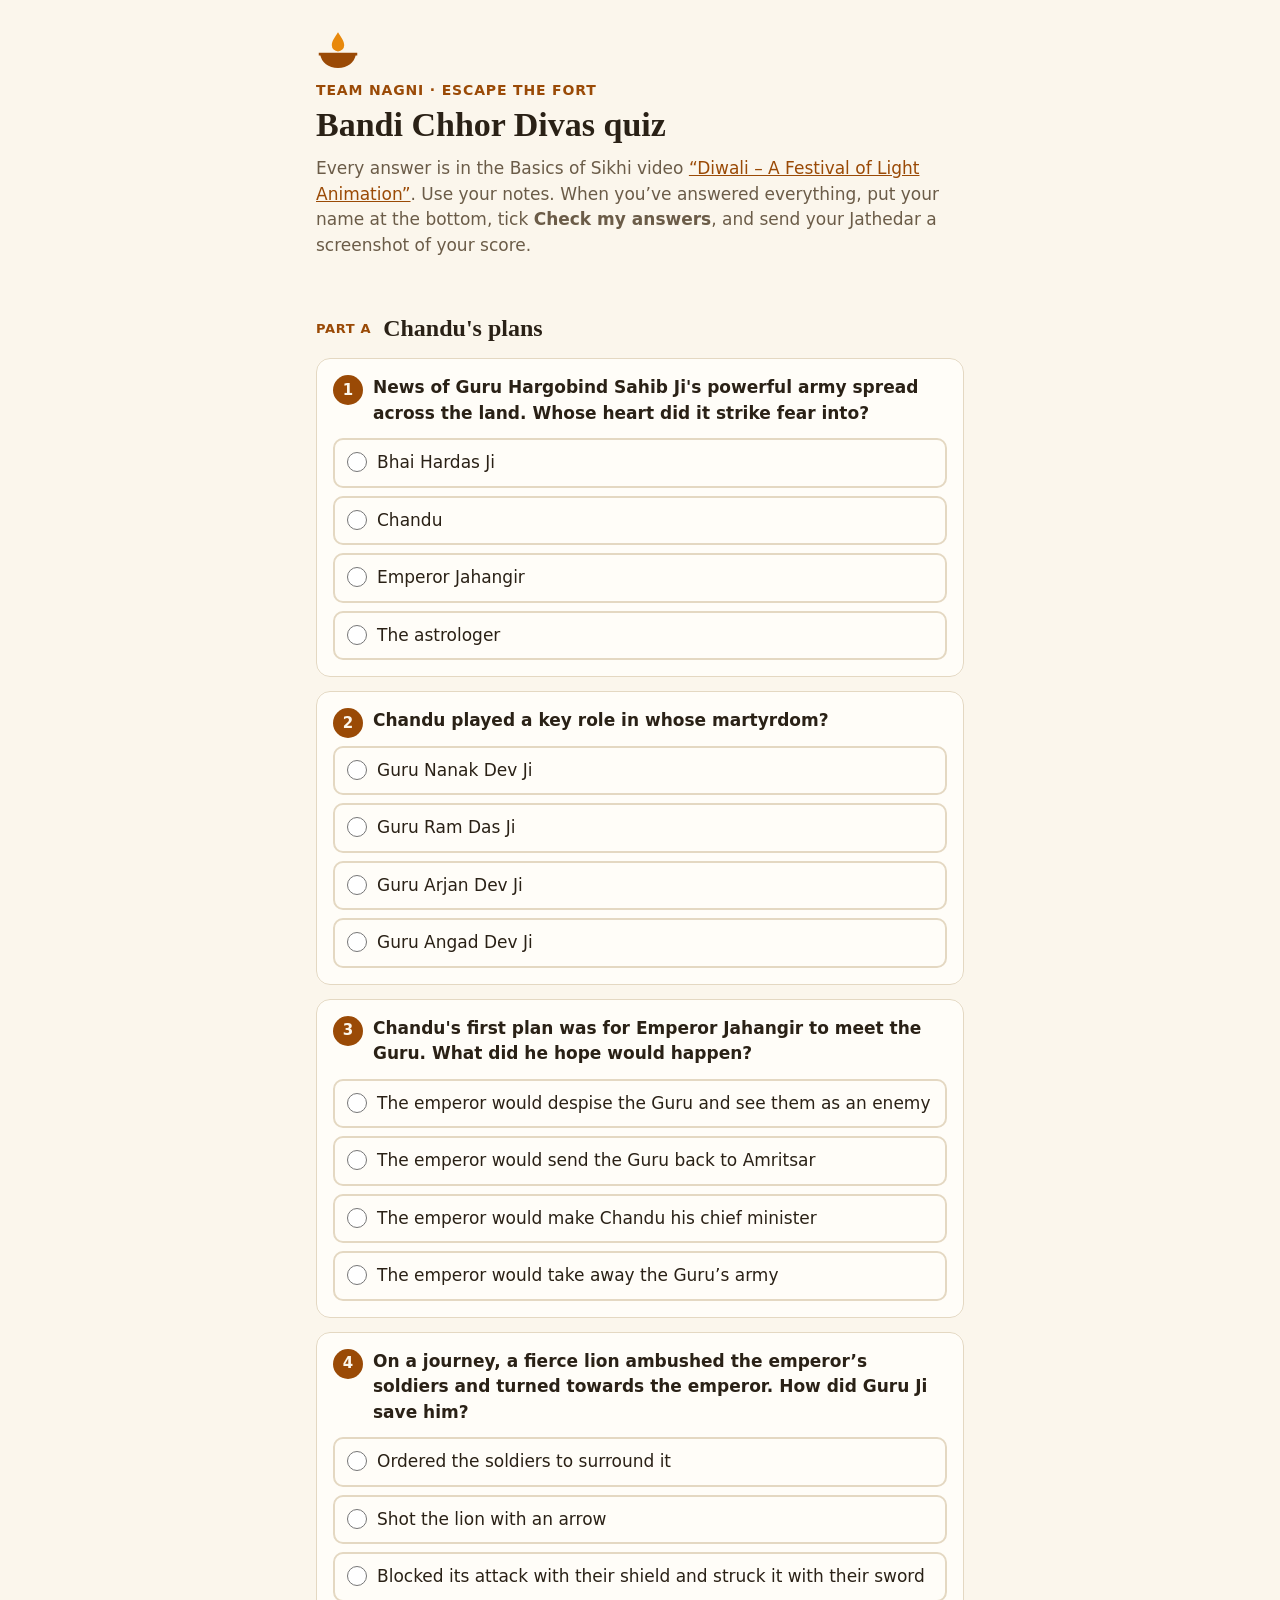
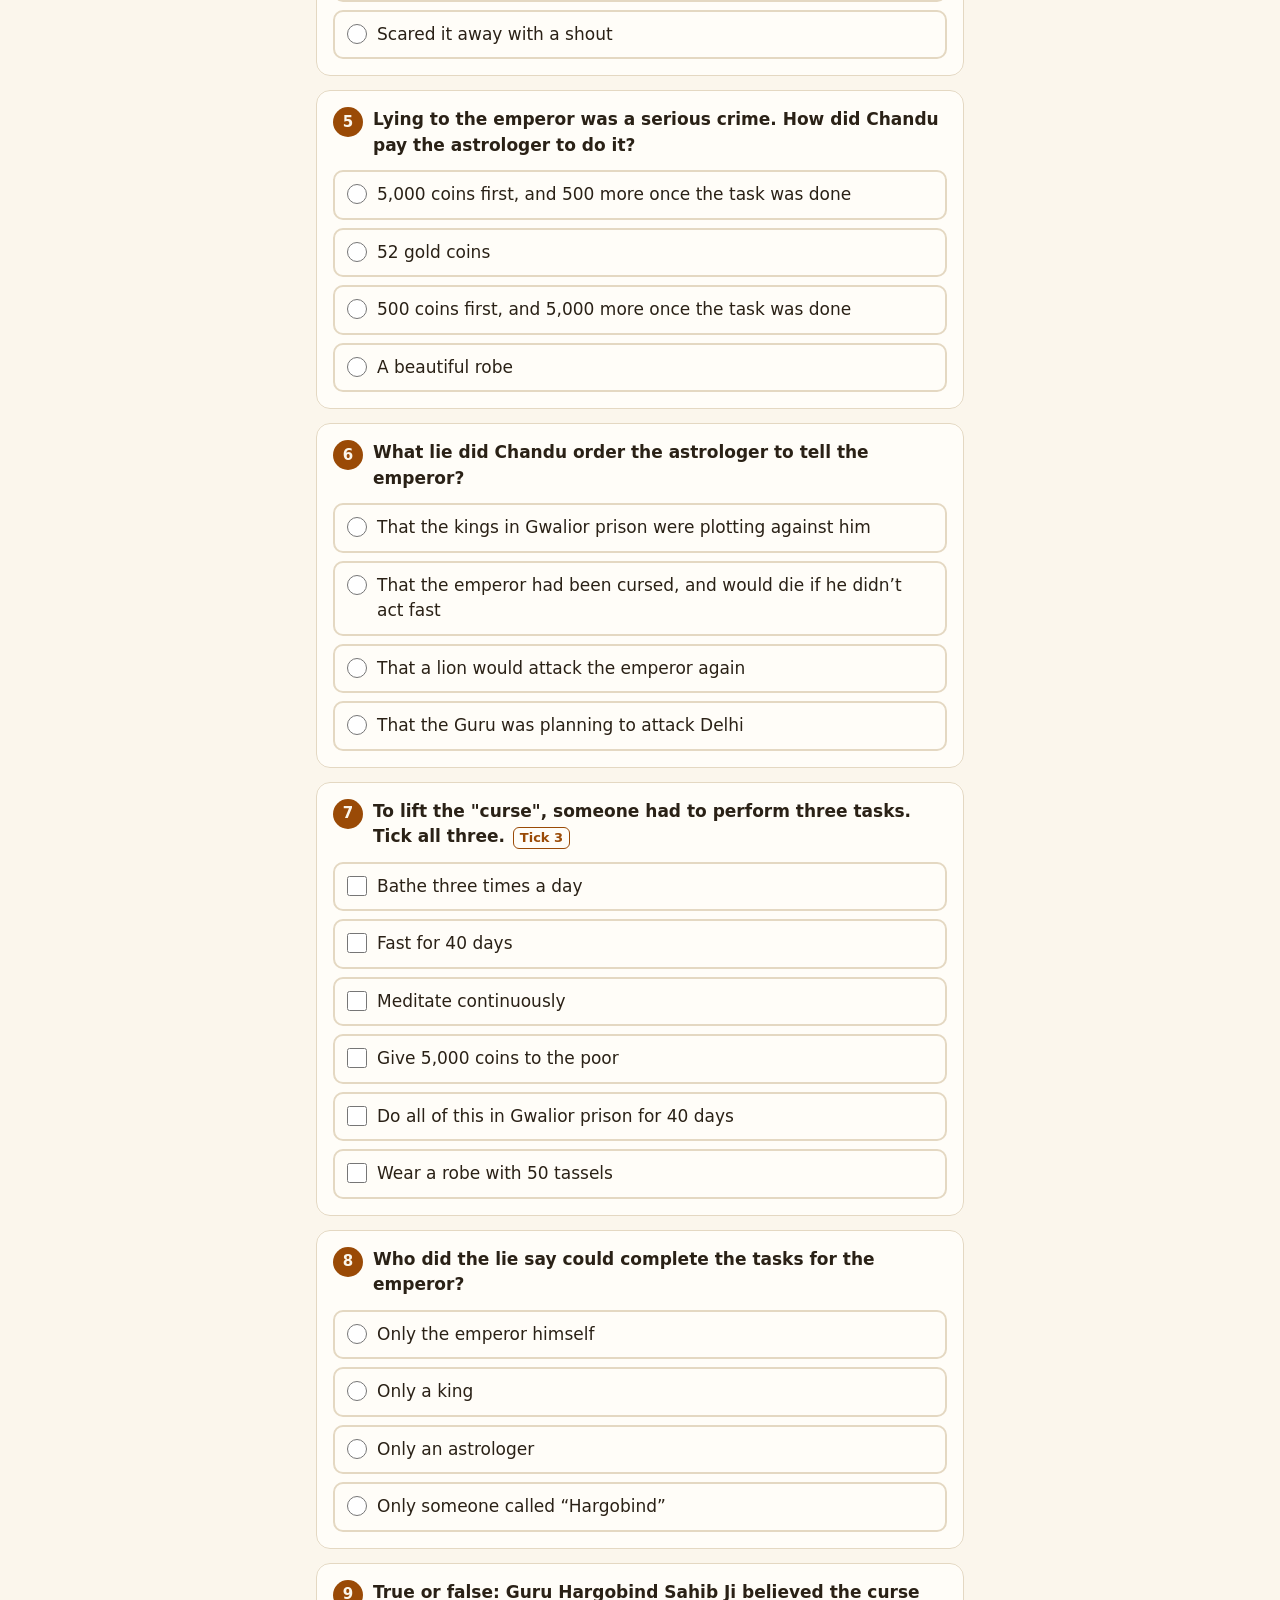
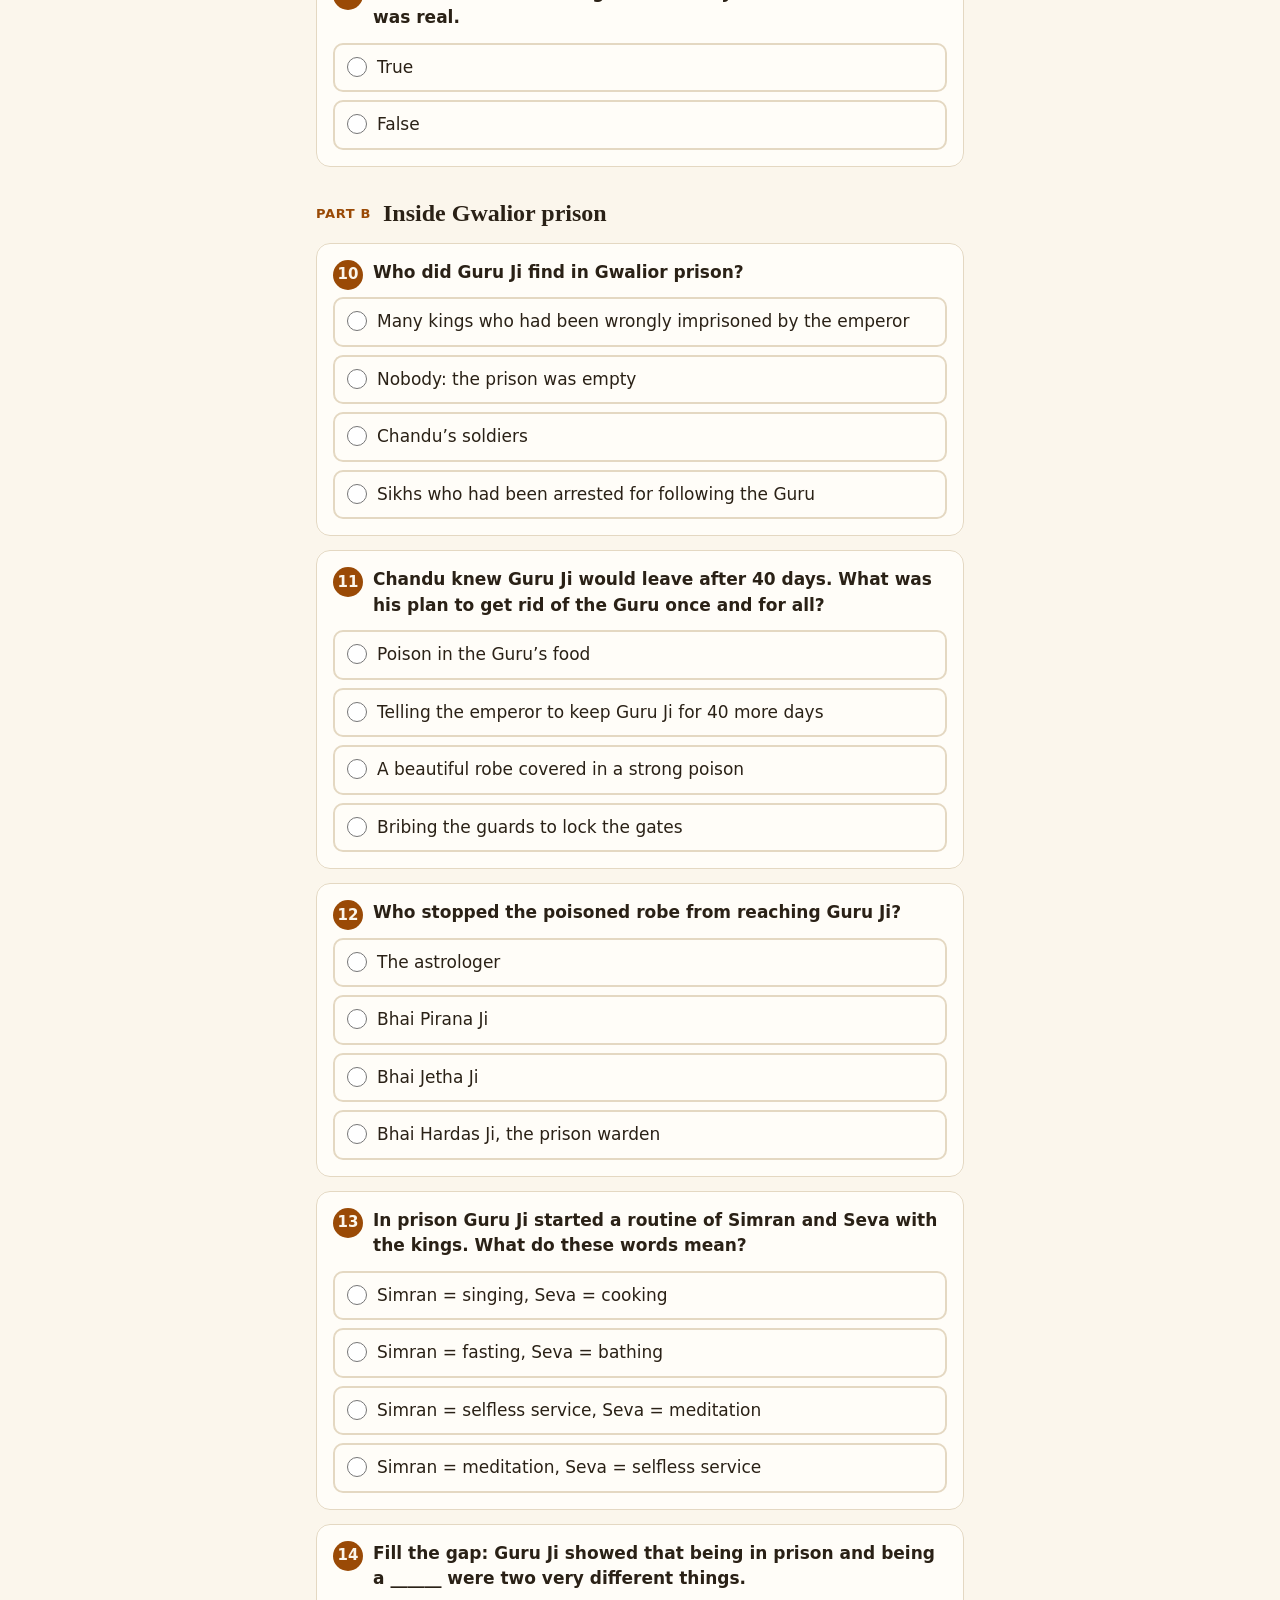
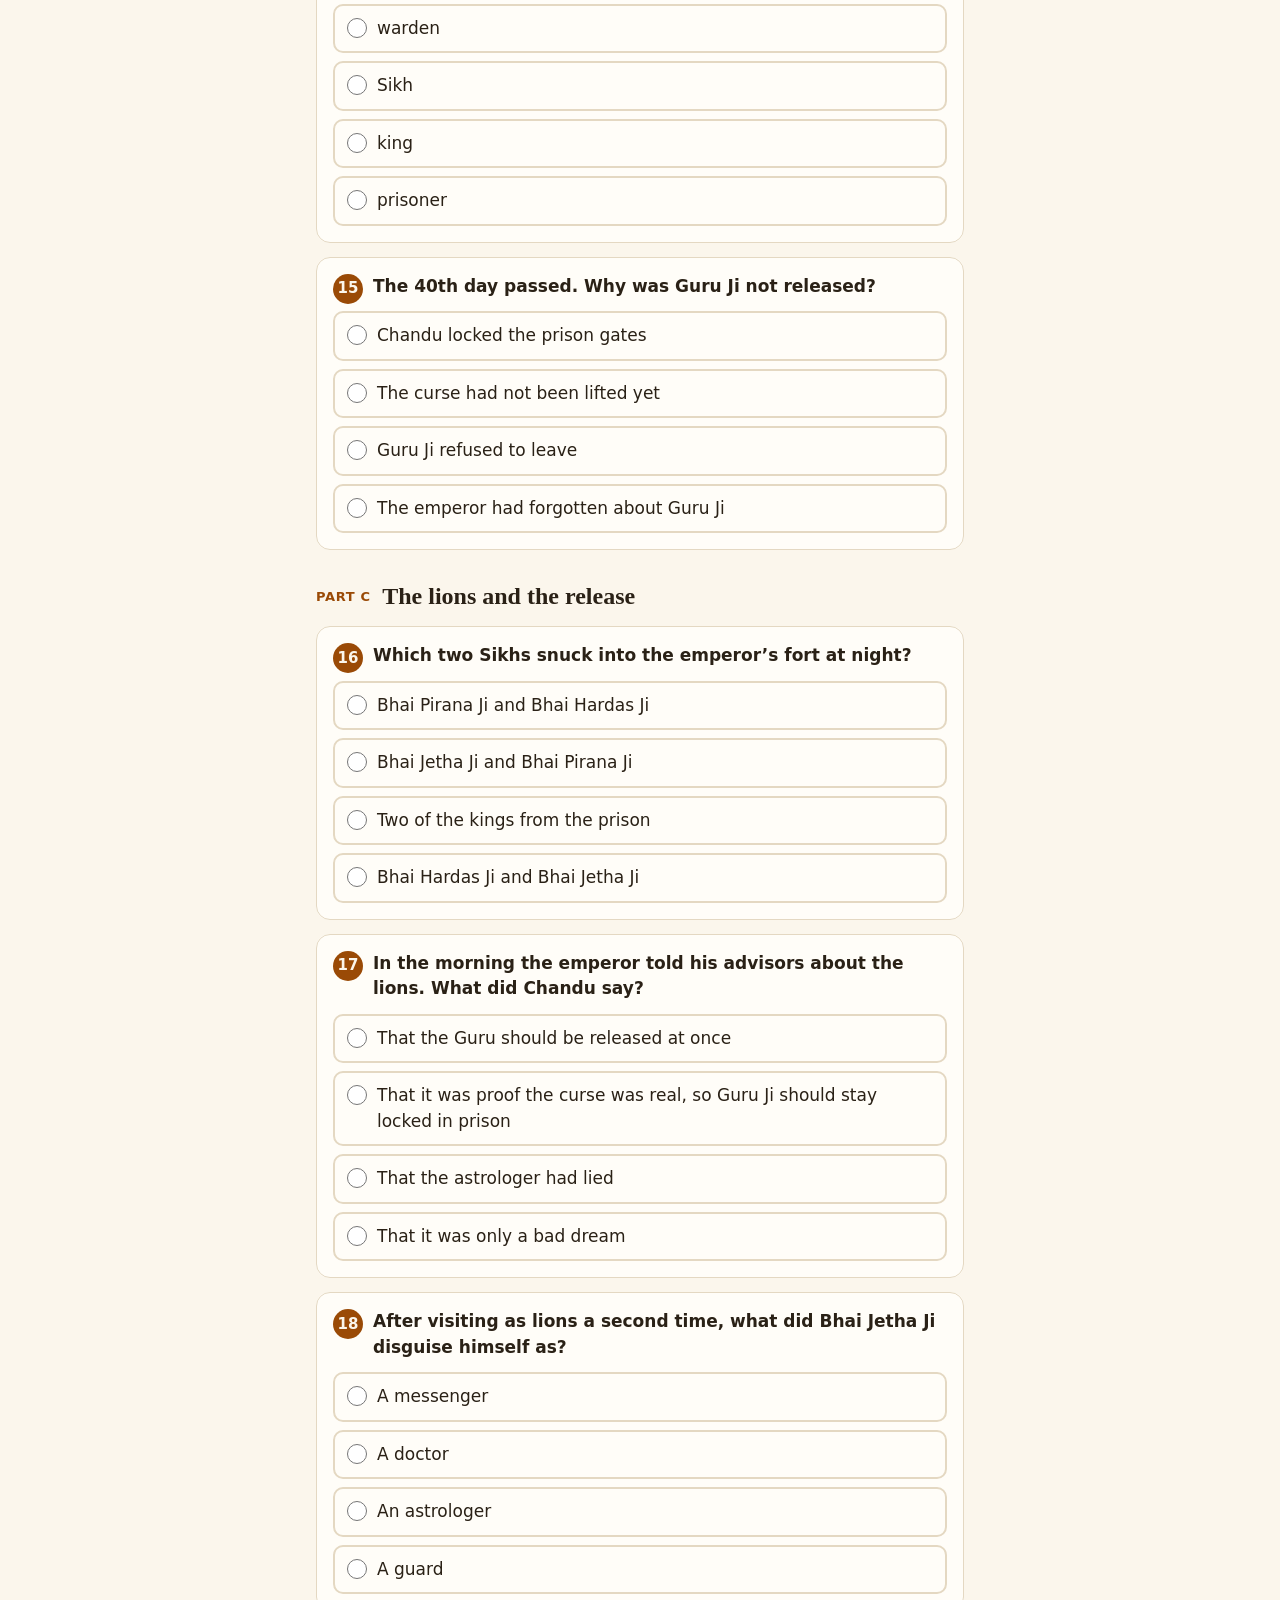
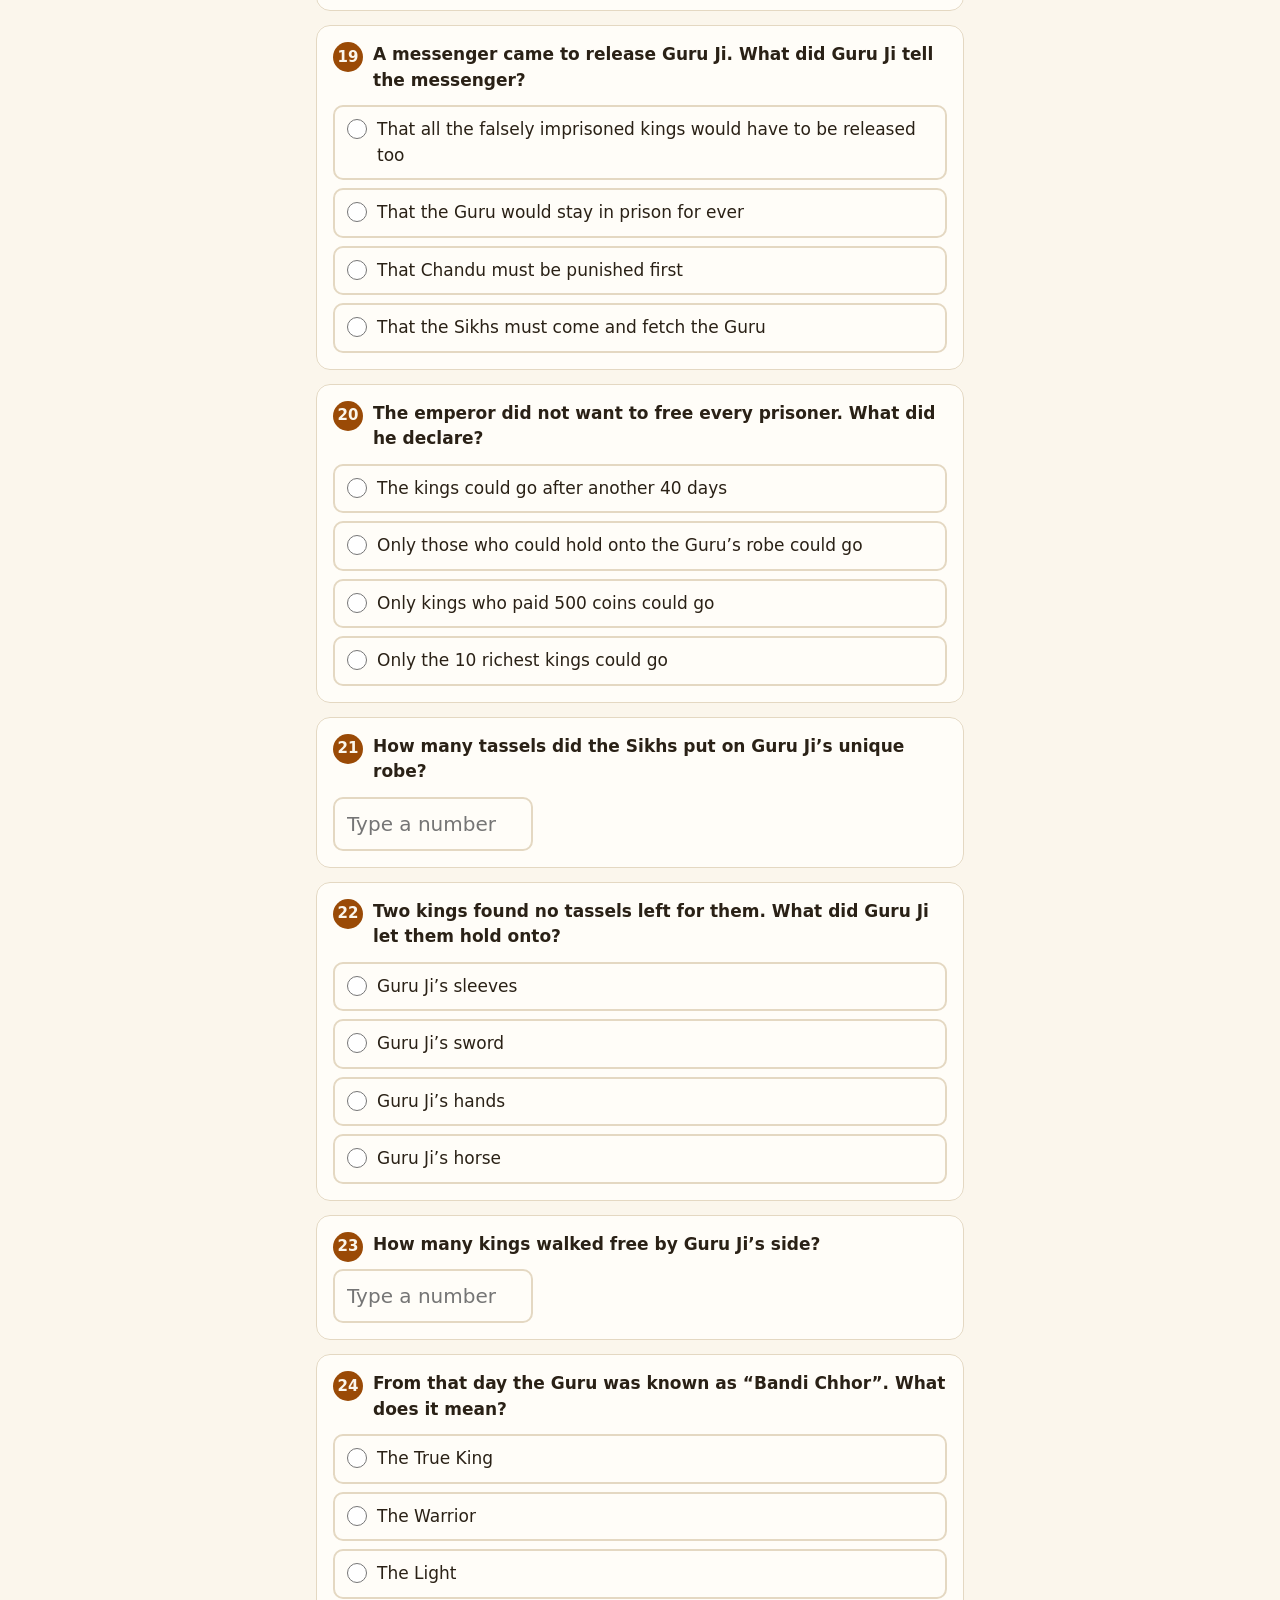
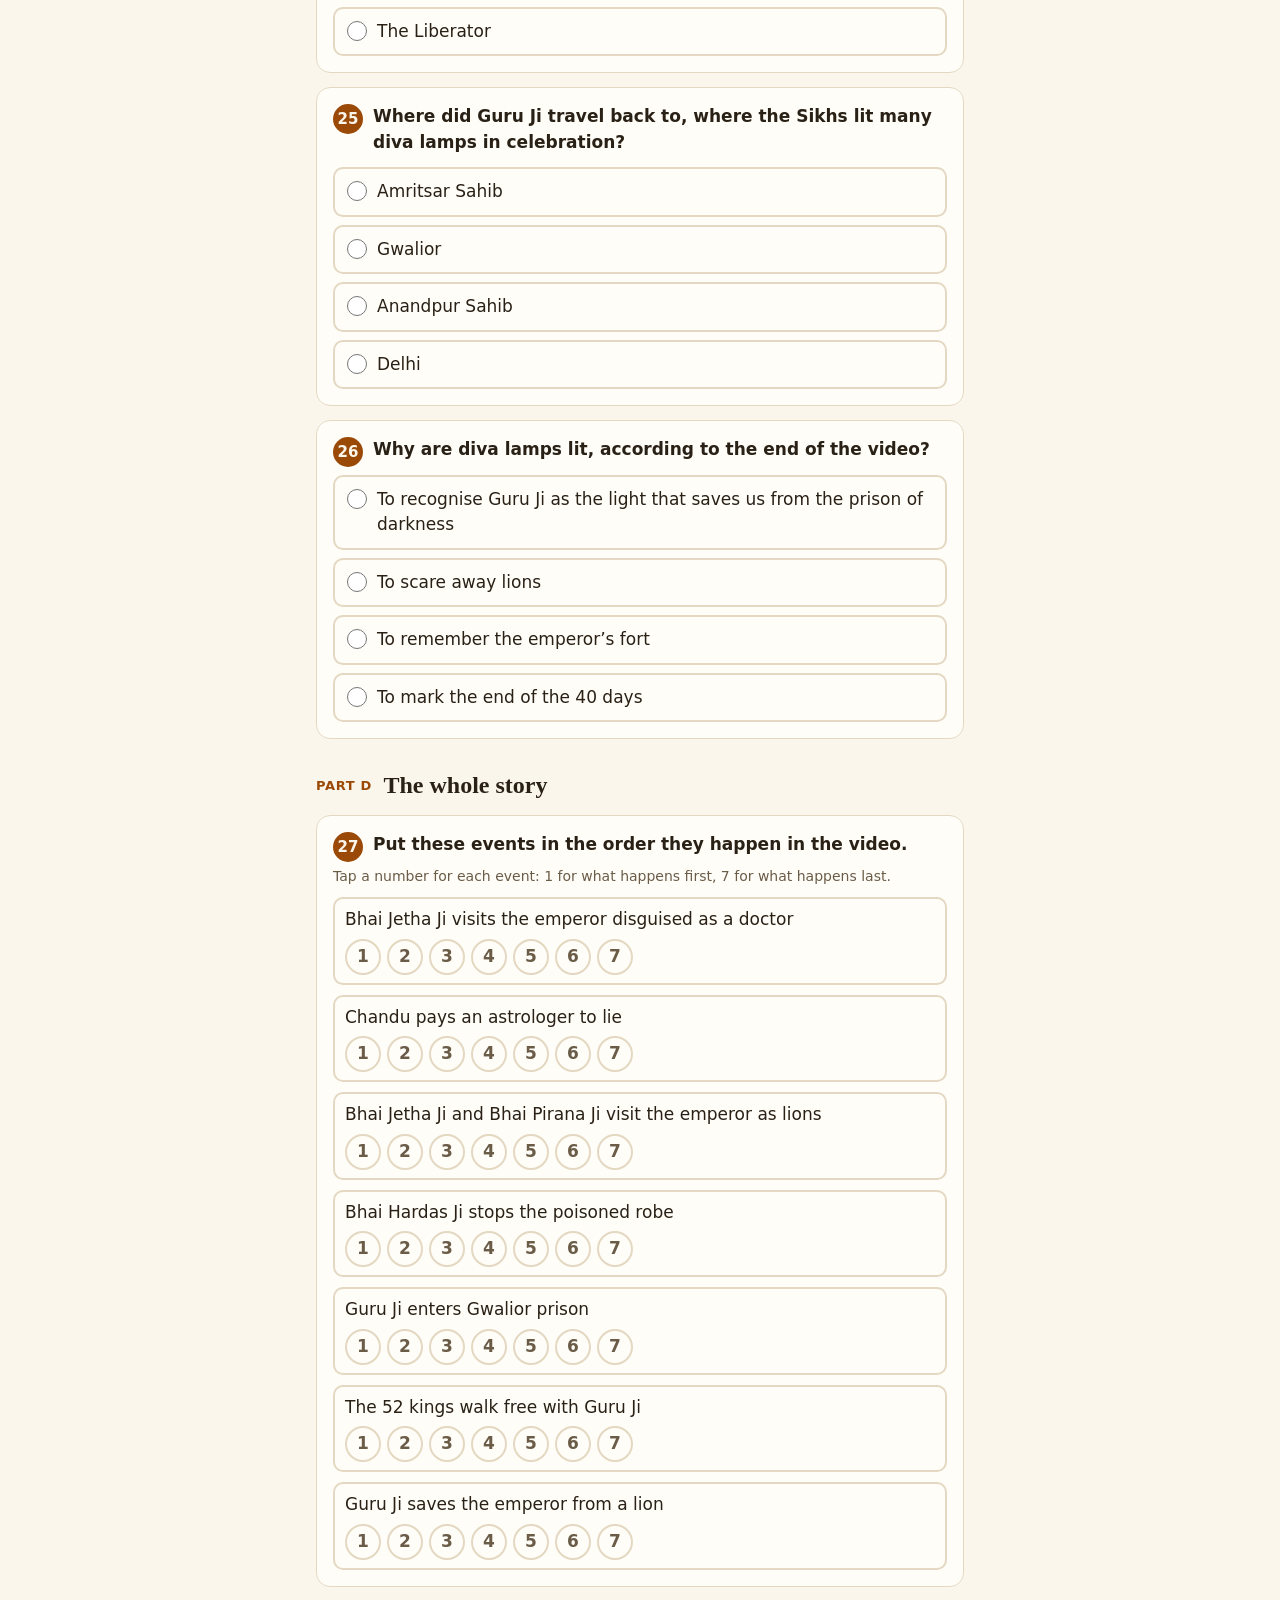
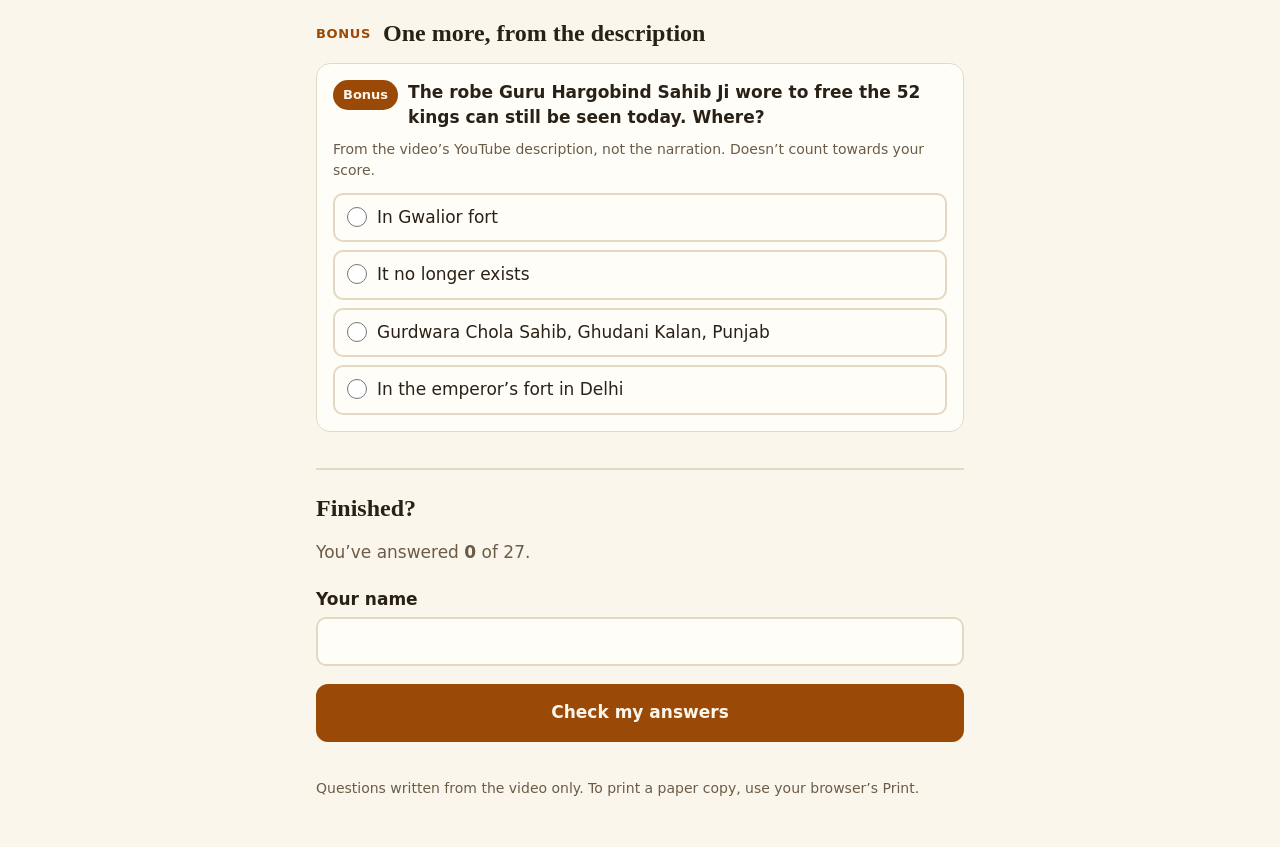
==== commit 120bb2b6: "Mark the quiz with CSS only so it works in the iPhone file preview iPhones open a sent HTML file in " ====
--- a/quiz.html
+++ b/quiz.html
@@ -49,8 +49,10 @@
 a { color: var(--accent); }
 .sr { position: absolute; width: 1px; height: 1px; overflow: hidden; clip: rect(0 0 0 0); }
 
-.top, form, .result, .foot { max-width: 680px; margin: 0 auto; padding: 0 16px; }
+.quiz, .foot { max-width: 680px; margin: 0 auto; padding: 0 16px; }
+.quiz { counter-reset: score answered; }
 .top { padding-top: 28px; padding-bottom: 8px; }
+.print-only { display: none; }
 .diva { width: 44px; height: 44px; display: block; margin-bottom: 8px; }
 .diva .flame { fill: var(--flame); }
 .diva .bowl, .diva .bowl-rim { fill: var(--accent); }
@@ -61,18 +63,14 @@
 
 .name { display: block; margin: 8px 0 4px; }
 .name span { display: block; font-weight: 700; margin-bottom: 4px; }
-input[type=text], input[type=number], select {
+input[type=text] {
   font: inherit; color: var(--ink); background: var(--card);
   border: 2px solid var(--line); border-radius: 10px; padding: 10px 12px;
 }
 input[type=text] { width: 100%; }
-input:focus-visible, select:focus-visible, button:focus-visible, .opt:has(input:focus-visible) {
+input:focus-visible, button:focus-visible, .opt:has(input:focus-visible) {
   outline: 3px solid var(--accent); outline-offset: 2px;
 }
-
-.bar { position: sticky; top: 0; z-index: 2; background: var(--paper); border-bottom: 1px solid var(--line); }
-.bar-in { max-width: 680px; margin: 0 auto; padding: 8px 16px; font-size: 14px; color: var(--soft); position: relative; }
-.bar-in i { position: absolute; left: 0; bottom: -1px; height: 3px; width: 0; background: var(--flame); transition: width .3s; }
 
 .part { margin-top: 28px; }
 h2 { font-family: Georgia, "Times New Roman", serif; font-size: 24px; margin: 0 0 12px; }
@@ -99,52 +97,77 @@
 .opt:has(input:checked) { border-color: var(--accent); background: var(--pick); }
 
 .num-wrap { clear: both; display: block; margin-top: 12px; }
-.num-wrap input { width: 8em; font-size: 20px; }
-
-.order { list-style: none; padding: 0; margin: 10px 0 0; display: grid; gap: 8px; }
-.order label { display: flex; gap: 10px; align-items: center; border: 2px solid var(--line); border-radius: 10px; padding: 8px 10px; }
-.order select { flex: none; width: 4.2em; padding: 8px; }
+.num-wrap input { width: 10em; font-size: 20px; }
+
+.order { list-style: none; padding: 0; margin: 10px 0 0; display: grid; gap: 10px; }
+.row { border: 2px solid var(--line); border-radius: 10px; padding: 8px 10px; }
+.ev { display: block; margin-bottom: 6px; }
+.nums { display: flex; gap: 6px; flex-wrap: wrap; }
+.pos { position: relative; cursor: pointer; }
+.pos input { position: absolute; opacity: 0; width: 1px; height: 1px; }
+.pos span {
+  display: grid; place-items: center; width: 36px; height: 36px; border-radius: 50%;
+  border: 2px solid var(--line); font-weight: 700; color: var(--soft);
+}
+.pos:has(input:checked) span { background: var(--accent); border-color: var(--accent); color: var(--paper); }
+.pos:has(input:focus-visible) span { outline: 3px solid var(--accent); outline-offset: 2px; }
+.row:has(input:checked) { border-color: var(--accent); }
+
+/* counters: answered questions, and how many order rows are right */
+/* (on the number badge: the legend itself is display: contents, which never counts) */
+.q[data-count="1"]:has(input:checked) > legend .n,
+.q[data-count="1"][data-type=number]:has(input:not(:placeholder-shown)) > legend .n { counter-increment: answered; }
+.q[data-type=order] { counter-reset: placed; }
+.row:has(input[data-c]:checked) { counter-increment: placed; }
+.placed::before { content: counter(placed) " of 7"; font-weight: 700; }
+.answered-num::before { content: counter(answered); }
+.score-num::before { content: counter(score); }
 
 /* after marking */
-.q.is-right { border-color: var(--right); }
-.q.is-wrong { border-color: var(--wrong); }
-.fb { margin-top: 12px; border-radius: 10px; padding: 10px 12px; font-size: 15px; }
-.is-right .fb { background: var(--right-bg); }
-.is-wrong .fb { background: var(--wrong-bg); }
+.fb { display: none; margin-top: 12px; border-radius: 10px; padding: 10px 12px; font-size: 15px; background: var(--wrong-bg); }
 .fb .verdict { font-weight: 700; margin: 0 0 4px; }
-.is-right .verdict { color: var(--right); }
-.is-wrong .verdict { color: var(--wrong); }
+.v-right { color: var(--right); }
+.v-wrong { color: var(--wrong); }
+.quiz:has(#check:checked) .opt:has(input[data-c]) { border-color: var(--right); }
+.quiz:has(#check:checked) .pos:has(input[data-c]) span { border-color: var(--right); }
+.quiz:has(#check:checked) .q { pointer-events: none; }
+.quiz:has(#check:checked) .q a { pointer-events: auto; }
 .fb p { margin: 4px 0 0; }
-.opt.was-right { border-color: var(--right); }
-.locked .opt, .locked .order label { cursor: default; }
-
-.actions { margin: 28px 0 8px; display: grid; gap: 10px; }
-.nudge { margin: 0; min-height: 1.5em; font-weight: 600; color: var(--wrong); }
+
+.finish { margin: 36px 0 8px; padding-top: 20px; border-top: 2px solid var(--line); display: grid; gap: 14px; }
+.finish h2 { margin: 0; }
+.answered { margin: 0; color: var(--soft); }
+.name { display: block; }
+.check-btn {
+  display: block; text-align: center; cursor: pointer; font-weight: 700; border-radius: 12px; padding: 14px 18px;
+  border: 2px solid var(--accent); background: var(--accent); color: var(--paper);
+}
+.check-btn input { position: absolute; opacity: 0; width: 1px; height: 1px; }
+.check-btn:has(input:focus-visible) { outline: 3px solid var(--accent); outline-offset: 3px; }
+.check-btn .on, .score-card, .again { display: none; }
+.check-btn:has(input:checked) { background: transparent; color: var(--accent); }
+.check-btn:has(input:checked) .off { display: none; }
+.check-btn:has(input:checked) .on { display: inline; }
+.quiz:has(#check:checked) .score-card, .quiz:has(#check:checked) .again { display: block; }
+.score-card { border: 2px solid var(--accent); border-radius: 16px; padding: 20px; background: var(--card); text-align: center; }
+.score-card .score { font-family: Georgia, serif; font-size: 56px; line-height: 1.1; margin: 0 0 8px; }
+.score-card .score small { font-size: 24px; color: var(--soft); }
+.score-card .meta { margin: 6px 0 0; font-size: 15px; color: var(--soft); }
 button {
   font: inherit; font-weight: 700; cursor: pointer; border-radius: 12px; padding: 14px 18px;
-  border: 2px solid var(--accent); background: var(--accent); color: var(--paper);
-}
-button.ghost { background: transparent; color: var(--accent); }
-button.small { padding: 8px 14px; font-size: 15px; }
-
-.result { margin-top: 8px; scroll-margin-top: 56px; }
-.q { scroll-margin-top: 56px; }
-.opt.was-right:has(input:checked) { border-color: var(--right); background: var(--right-bg); }
-.result .card {
-  border: 2px solid var(--accent); border-radius: 16px; padding: 20px; background: var(--card); text-align: center;
-}
-.result .who { margin: 0; font-weight: 700; color: var(--accent); }
-.result .score { font-family: Georgia, serif; font-size: 56px; line-height: 1.1; margin: 6px 0; }
-.result .score small { font-size: 24px; color: var(--soft); }
-.result .msg { margin: 0 0 6px; font-weight: 600; }
-.result .meta { margin: 0; font-size: 14px; color: var(--soft); }
-.result .misses { text-align: left; margin: 14px 0 0; font-size: 15px; }
+  border: 2px solid var(--accent); background: transparent; color: var(--accent);
+}
 
 .foot { margin: 36px auto 48px; font-size: 14px; color: var(--soft); }
 
 .print-only { display: none; }
 @media print {
   .print-only { display: inline; }
+  .print-name { display: block; margin: 16px 0 0; font-weight: 700; }
+  .finish, .foot { display: none !important; }
+  .pos span { width: 24px; height: 24px; border: 1px solid #000; color: #000; background: #fff; font-weight: 400; }
+  .row { padding: 4px 8px; border-width: 1px; }
+  .ev { margin-bottom: 2px; }
   .screen-only { display: none; }
   :root { color-scheme: light; }
   .opt input, .opts input {
@@ -155,378 +178,322 @@
   .opts { grid-template-columns: 1fr 1fr; }
   :root { --paper: #fff; --card: #fff; --ink: #000; --soft: #333; --accent: #000; --line: #999; --pick: #fff; }
   body { font-size: 12pt; }
-  .bar, .actions, .result, .foot button, .fb, noscript, .diva { display: none !important; }
-  .name input { border: 0; border-bottom: 1px solid #000; border-radius: 0; }
+  .fb, .diva { display: none !important; }
   .q { break-inside: avoid; border-radius: 6px; padding: 10px 12px; margin-bottom: 8px; }
   .opts { gap: 4px; margin-top: 6px; }
   .opt { min-height: 0; padding: 4px 8px; border-width: 1px; }
-  .order label { padding: 4px 8px; border-width: 1px; }
-  .order select { appearance: none; -webkit-appearance: none; color: transparent; width: 2.6em; height: 1.8em; padding: 0; border: 1px solid #000; }
   .num-wrap input { border: 1px solid #000; height: 1.8em; }
+  .num-wrap input::placeholder { color: transparent; }
   .part { margin-top: 14px; }
   a { text-decoration: none; color: #000; }
 }
+
+/* ---- marking (generated by tools/build.mjs) ---- */
+.q[data-type=choice]:has(input[data-c]:checked)[data-count="1"] { counter-increment: score; }
+.q[data-type=multi]:not(:has(input[data-c]:not(:checked))):not(:has(input:not([data-c]):checked))[data-count="1"] { counter-increment: score; }
+.q[data-type=number]:has(input:valid)[data-count="1"] { counter-increment: score; }
+.q[data-type=order]:not(:has(input[data-c]:not(:checked)))[data-count="1"] { counter-increment: score; }
+.quiz:has(#check:checked) .q { border-color: var(--wrong); }
+.quiz:has(#check:checked) .fb { display: block; }
+.quiz:has(#check:checked) .q .v-right { display: none; }
+.quiz:has(#check:checked) .q[data-type=choice]:has(input[data-c]:checked) { border-color: var(--right); }
+.quiz:has(#check:checked) .q[data-type=multi]:not(:has(input[data-c]:not(:checked))):not(:has(input:not([data-c]):checked)) { border-color: var(--right); }
+.quiz:has(#check:checked) .q[data-type=number]:has(input:valid) { border-color: var(--right); }
+.quiz:has(#check:checked) .q[data-type=order]:not(:has(input[data-c]:not(:checked))) { border-color: var(--right); }
+.quiz:has(#check:checked) .q[data-type=choice]:has(input[data-c]:checked) .fb { background: var(--right-bg); }
+.quiz:has(#check:checked) .q[data-type=multi]:not(:has(input[data-c]:not(:checked))):not(:has(input:not([data-c]):checked)) .fb { background: var(--right-bg); }
+.quiz:has(#check:checked) .q[data-type=number]:has(input:valid) .fb { background: var(--right-bg); }
+.quiz:has(#check:checked) .q[data-type=order]:not(:has(input[data-c]:not(:checked))) .fb { background: var(--right-bg); }
+.quiz:has(#check:checked) .q[data-type=choice]:has(input[data-c]:checked) .v-right { display: block; }
+.quiz:has(#check:checked) .q[data-type=multi]:not(:has(input[data-c]:not(:checked))):not(:has(input:not([data-c]):checked)) .v-right { display: block; }
+.quiz:has(#check:checked) .q[data-type=number]:has(input:valid) .v-right { display: block; }
+.quiz:has(#check:checked) .q[data-type=order]:not(:has(input[data-c]:not(:checked))) .v-right { display: block; }
+.quiz:has(#check:checked) .q[data-type=choice]:has(input[data-c]:checked) :is(.v-wrong, .ans) { display: none; }
+.quiz:has(#check:checked) .q[data-type=multi]:not(:has(input[data-c]:not(:checked))):not(:has(input:not([data-c]):checked)) :is(.v-wrong, .ans) { display: none; }
+.quiz:has(#check:checked) .q[data-type=number]:has(input:valid) :is(.v-wrong, .ans) { display: none; }
+.quiz:has(#check:checked) .q[data-type=order]:not(:has(input[data-c]:not(:checked))) :is(.v-wrong, .ans) { display: none; }
 
 </style>
 </head>
 <body>
+<form class="quiz" action="#" onsubmit="return false">
 <header class="top">
   <svg class="diva" viewBox="0 0 64 64" aria-hidden="true"><path class="flame" d="M32 6c5 8 9 13 9 19a9 9 0 0 1-18 0c0-6 4-11 9-19z"/><path class="bowl" d="M6 38h52c-2 12-12 20-26 20S8 50 6 38z"/><path class="bowl-rim" d="M4 36h56v4H4z"/></svg>
   <p class="kicker">Team Nagni · Escape the Fort</p>
   <h1>Bandi Chhor Divas quiz</h1>
-  <p class="lede">Every answer is in the Basics of Sikhi video <a href="https://youtu.be/3myspuH4zkc" target="_blank" rel="noopener">“Diwali – A Festival of Light Animation”</a>. Use your notes. <span class="screen-only">When you’re done, press <b>Check my answers</b> and send your Jathedar a screenshot of your score.</span><span class="print-only">Circle or tick one answer unless it says otherwise, then hand this sheet to your Jathedar.</span></p>
-  <noscript><p class="warn">This page can’t mark itself here. Open it in Chrome or Safari, or write your answers on paper.</p></noscript>
-  <label class="name"><span>Your name</span><input type="text" id="who" autocomplete="name" maxlength="40"></label>
+  <p class="lede">Every answer is in the Basics of Sikhi video <a href="https://youtu.be/3myspuH4zkc" target="_blank" rel="noopener">“Diwali – A Festival of Light Animation”</a>. Use your notes. <span class="screen-only">When you’ve answered everything, put your name at the bottom, tick <b>Check my answers</b>, and send your Jathedar a screenshot of your score.</span><span class="print-only">Circle or tick one answer unless it says otherwise, then hand this sheet to your Jathedar.</span></p>
+  <p class="print-only print-name">Name: ______________________________</p>
 </header>
 
-<div class="bar" aria-hidden="true"><div class="bar-in"><span id="count">0</span> of 27 answered<i id="fill"></i></div></div>
-
-<form id="quiz" novalidate>
-<section class="part"><h2><span class="pid">Part A</span> Chandu's plans</h2><fieldset class="q" id="q1" data-type="choice">
+<section class="part"><h2><span class="pid">Part A</span> Chandu's plans</h2><fieldset class="q" id="q1" data-type="choice" data-count="1">
 <legend><span class="n">1</span><span class="text">News of Guru Hargobind Sahib Ji's powerful army spread across the land. Whose heart did it strike fear into? </span></legend>
-<div class="opts"><label class="opt"><input type="radio" name="q1" value="0"><span>Bhai Hardas Ji</span></label><label class="opt"><input type="radio" name="q1" value="1"><span>Chandu</span></label><label class="opt"><input type="radio" name="q1" value="2"><span>Emperor Jahangir</span></label><label class="opt"><input type="radio" name="q1" value="3"><span>The astrologer</span></label></div>
-<div class="fb" hidden></div>
-</fieldset>
-<fieldset class="q" id="q2" data-type="choice">
+<div class="opts"><label class="opt"><input type="radio" name="q1" value="0"><span>Bhai Hardas Ji</span></label><label class="opt"><input type="radio" name="q1" value="1" data-c><span>Chandu</span></label><label class="opt"><input type="radio" name="q1" value="2"><span>Emperor Jahangir</span></label><label class="opt"><input type="radio" name="q1" value="3"><span>The astrologer</span></label></div>
+<div class="fb">
+<p class="verdict v-right">✓ Right</p><p class="verdict v-wrong">✗ Not quite</p>
+<p class="ans">Answer: <b>Chandu</b></p>
+<p>Word of the army spread across the land and struck fear into the heart of Chandu. <a href="https://youtu.be/3myspuH4zkc?t=33" target="_blank" rel="noopener">Watch at 0:33</a></p>
+</div>
+</fieldset>
+<fieldset class="q" id="q2" data-type="choice" data-count="1">
 <legend><span class="n">2</span><span class="text">Chandu played a key role in whose martyrdom? </span></legend>
-<div class="opts"><label class="opt"><input type="radio" name="q2" value="0"><span>Guru Nanak Dev Ji</span></label><label class="opt"><input type="radio" name="q2" value="1"><span>Guru Ram Das Ji</span></label><label class="opt"><input type="radio" name="q2" value="2"><span>Guru Arjan Dev Ji</span></label><label class="opt"><input type="radio" name="q2" value="3"><span>Guru Angad Dev Ji</span></label></div>
-<div class="fb" hidden></div>
-</fieldset>
-<fieldset class="q" id="q3" data-type="choice">
+<div class="opts"><label class="opt"><input type="radio" name="q2" value="0"><span>Guru Nanak Dev Ji</span></label><label class="opt"><input type="radio" name="q2" value="1"><span>Guru Ram Das Ji</span></label><label class="opt"><input type="radio" name="q2" value="2" data-c><span>Guru Arjan Dev Ji</span></label><label class="opt"><input type="radio" name="q2" value="3"><span>Guru Angad Dev Ji</span></label></div>
+<div class="fb">
+<p class="verdict v-right">✓ Right</p><p class="verdict v-wrong">✗ Not quite</p>
+<p class="ans">Answer: <b>Guru Arjan Dev Ji</b></p>
+<p>Chandu played a key role in Guru Arjan Dev Ji's martyrdom, and was worried the Guru's son, Guru Hargobind Sahib Ji, would use their army to seek revenge. <a href="https://youtu.be/3myspuH4zkc?t=42" target="_blank" rel="noopener">Watch at 0:42</a></p>
+</div>
+</fieldset>
+<fieldset class="q" id="q3" data-type="choice" data-count="1">
 <legend><span class="n">3</span><span class="text">Chandu's first plan was for Emperor Jahangir to meet the Guru. What did he hope would happen? </span></legend>
-<div class="opts"><label class="opt"><input type="radio" name="q3" value="0"><span>The emperor would despise the Guru and see them as an enemy</span></label><label class="opt"><input type="radio" name="q3" value="1"><span>The emperor would send the Guru back to Amritsar</span></label><label class="opt"><input type="radio" name="q3" value="2"><span>The emperor would make Chandu his chief minister</span></label><label class="opt"><input type="radio" name="q3" value="3"><span>The emperor would take away the Guru’s army</span></label></div>
-<div class="fb" hidden></div>
-</fieldset>
-<fieldset class="q" id="q4" data-type="choice">
+<div class="opts"><label class="opt"><input type="radio" name="q3" value="0" data-c><span>The emperor would despise the Guru and see them as an enemy</span></label><label class="opt"><input type="radio" name="q3" value="1"><span>The emperor would send the Guru back to Amritsar</span></label><label class="opt"><input type="radio" name="q3" value="2"><span>The emperor would make Chandu his chief minister</span></label><label class="opt"><input type="radio" name="q3" value="3"><span>The emperor would take away the Guru’s army</span></label></div>
+<div class="fb">
+<p class="verdict v-right">✓ Right</p><p class="verdict v-wrong">✗ Not quite</p>
+<p class="ans">Answer: <b>The emperor would despise the Guru and see them as an enemy</b></p>
+<p>Chandu hoped the emperor would despise the Guru. Instead, the emperor became very fond of the Guru. <a href="https://youtu.be/3myspuH4zkc?t=58" target="_blank" rel="noopener">Watch at 0:58</a></p>
+</div>
+</fieldset>
+<fieldset class="q" id="q4" data-type="choice" data-count="1">
 <legend><span class="n">4</span><span class="text">On a journey, a fierce lion ambushed the emperor’s soldiers and turned towards the emperor. How did Guru Ji save him? </span></legend>
-<div class="opts"><label class="opt"><input type="radio" name="q4" value="0"><span>Ordered the soldiers to surround it</span></label><label class="opt"><input type="radio" name="q4" value="1"><span>Shot the lion with an arrow</span></label><label class="opt"><input type="radio" name="q4" value="2"><span>Blocked its attack with their shield and struck it with their sword</span></label><label class="opt"><input type="radio" name="q4" value="3"><span>Scared it away with a shout</span></label></div>
-<div class="fb" hidden></div>
-</fieldset>
-<fieldset class="q" id="q5" data-type="choice">
+<div class="opts"><label class="opt"><input type="radio" name="q4" value="0"><span>Ordered the soldiers to surround it</span></label><label class="opt"><input type="radio" name="q4" value="1"><span>Shot the lion with an arrow</span></label><label class="opt"><input type="radio" name="q4" value="2" data-c><span>Blocked its attack with their shield and struck it with their sword</span></label><label class="opt"><input type="radio" name="q4" value="3"><span>Scared it away with a shout</span></label></div>
+<div class="fb">
+<p class="verdict v-right">✓ Right</p><p class="verdict v-wrong">✗ Not quite</p>
+<p class="ans">Answer: <b>Blocked its attack with their shield and struck it with their sword</b></p>
+<p>The soldiers hid in fear. Guru Ji blocked the lion's attack with their shield and quickly struck it with their sword. <a href="https://youtu.be/3myspuH4zkc?t=95" target="_blank" rel="noopener">Watch at 1:35</a></p>
+</div>
+</fieldset>
+<fieldset class="q" id="q5" data-type="choice" data-count="1">
 <legend><span class="n">5</span><span class="text">Lying to the emperor was a serious crime. How did Chandu pay the astrologer to do it? </span></legend>
-<div class="opts"><label class="opt"><input type="radio" name="q5" value="0"><span>5,000 coins first, and 500 more once the task was done</span></label><label class="opt"><input type="radio" name="q5" value="1"><span>52 gold coins</span></label><label class="opt"><input type="radio" name="q5" value="2"><span>500 coins first, and 5,000 more once the task was done</span></label><label class="opt"><input type="radio" name="q5" value="3"><span>A beautiful robe</span></label></div>
-<div class="fb" hidden></div>
-</fieldset>
-<fieldset class="q" id="q6" data-type="choice">
+<div class="opts"><label class="opt"><input type="radio" name="q5" value="0"><span>5,000 coins first, and 500 more once the task was done</span></label><label class="opt"><input type="radio" name="q5" value="1"><span>52 gold coins</span></label><label class="opt"><input type="radio" name="q5" value="2" data-c><span>500 coins first, and 5,000 more once the task was done</span></label><label class="opt"><input type="radio" name="q5" value="3"><span>A beautiful robe</span></label></div>
+<div class="fb">
+<p class="verdict v-right">✓ Right</p><p class="verdict v-wrong">✗ Not quite</p>
+<p class="ans">Answer: <b>500 coins first, and 5,000 more once the task was done</b></p>
+<p>Chandu paid 500 coins first and promised another 5,000 coins when the task was done. <a href="https://youtu.be/3myspuH4zkc?t=126" target="_blank" rel="noopener">Watch at 2:06</a></p>
+</div>
+</fieldset>
+<fieldset class="q" id="q6" data-type="choice" data-count="1">
 <legend><span class="n">6</span><span class="text">What lie did Chandu order the astrologer to tell the emperor? </span></legend>
-<div class="opts"><label class="opt"><input type="radio" name="q6" value="0"><span>That the kings in Gwalior prison were plotting against him</span></label><label class="opt"><input type="radio" name="q6" value="1"><span>That the emperor had been cursed, and would die if he didn’t act fast</span></label><label class="opt"><input type="radio" name="q6" value="2"><span>That a lion would attack the emperor again</span></label><label class="opt"><input type="radio" name="q6" value="3"><span>That the Guru was planning to attack Delhi</span></label></div>
-<div class="fb" hidden></div>
-</fieldset>
-<fieldset class="q" id="q7" data-type="multi">
+<div class="opts"><label class="opt"><input type="radio" name="q6" value="0"><span>That the kings in Gwalior prison were plotting against him</span></label><label class="opt"><input type="radio" name="q6" value="1" data-c><span>That the emperor had been cursed, and would die if he didn’t act fast</span></label><label class="opt"><input type="radio" name="q6" value="2"><span>That a lion would attack the emperor again</span></label><label class="opt"><input type="radio" name="q6" value="3"><span>That the Guru was planning to attack Delhi</span></label></div>
+<div class="fb">
+<p class="verdict v-right">✓ Right</p><p class="verdict v-wrong">✗ Not quite</p>
+<p class="ans">Answer: <b>That the emperor had been cursed, and would die if he didn’t act fast</b></p>
+<p>The lie was that Emperor Jahangir had been cursed and would die if he did not act fast. <a href="https://youtu.be/3myspuH4zkc?t=148" target="_blank" rel="noopener">Watch at 2:28</a></p>
+</div>
+</fieldset>
+<fieldset class="q" id="q7" data-type="multi" data-count="1">
 <legend><span class="n">7</span><span class="text">To lift the &quot;curse&quot;, someone had to perform three tasks. Tick all three. <span class="tag">Tick 3</span></span></legend>
-<div class="opts"><label class="opt"><input type="checkbox" name="q7" value="0"><span>Bathe three times a day</span></label><label class="opt"><input type="checkbox" name="q7" value="1"><span>Fast for 40 days</span></label><label class="opt"><input type="checkbox" name="q7" value="2"><span>Meditate continuously</span></label><label class="opt"><input type="checkbox" name="q7" value="3"><span>Give 5,000 coins to the poor</span></label><label class="opt"><input type="checkbox" name="q7" value="4"><span>Do all of this in Gwalior prison for 40 days</span></label><label class="opt"><input type="checkbox" name="q7" value="5"><span>Wear a robe with 50 tassels</span></label></div>
-<div class="fb" hidden></div>
-</fieldset>
-<fieldset class="q" id="q8" data-type="choice">
+<div class="opts"><label class="opt"><input type="checkbox" name="q7" value="0" data-c><span>Bathe three times a day</span></label><label class="opt"><input type="checkbox" name="q7" value="1"><span>Fast for 40 days</span></label><label class="opt"><input type="checkbox" name="q7" value="2" data-c><span>Meditate continuously</span></label><label class="opt"><input type="checkbox" name="q7" value="3"><span>Give 5,000 coins to the poor</span></label><label class="opt"><input type="checkbox" name="q7" value="4" data-c><span>Do all of this in Gwalior prison for 40 days</span></label><label class="opt"><input type="checkbox" name="q7" value="5"><span>Wear a robe with 50 tassels</span></label></div>
+<div class="fb">
+<p class="verdict v-right">✓ Right</p><p class="verdict v-wrong">✗ Not quite</p>
+<p class="ans">Answer: <b>Bathe three times a day · Meditate continuously · Do all of this in Gwalior prison for 40 days</b></p>
+<p>Bathe three times a day; meditate continuously; and do it all in Gwalior prison for 40 days. <a href="https://youtu.be/3myspuH4zkc?t=157" target="_blank" rel="noopener">Watch at 2:37</a></p>
+</div>
+</fieldset>
+<fieldset class="q" id="q8" data-type="choice" data-count="1">
 <legend><span class="n">8</span><span class="text">Who did the lie say could complete the tasks for the emperor? </span></legend>
-<div class="opts"><label class="opt"><input type="radio" name="q8" value="0"><span>Only the emperor himself</span></label><label class="opt"><input type="radio" name="q8" value="1"><span>Only a king</span></label><label class="opt"><input type="radio" name="q8" value="2"><span>Only an astrologer</span></label><label class="opt"><input type="radio" name="q8" value="3"><span>Only someone called “Hargobind”</span></label></div>
-<div class="fb" hidden></div>
-</fieldset>
-<fieldset class="q" id="q9" data-type="choice">
+<div class="opts"><label class="opt"><input type="radio" name="q8" value="0"><span>Only the emperor himself</span></label><label class="opt"><input type="radio" name="q8" value="1"><span>Only a king</span></label><label class="opt"><input type="radio" name="q8" value="2"><span>Only an astrologer</span></label><label class="opt"><input type="radio" name="q8" value="3" data-c><span>Only someone called “Hargobind”</span></label></div>
+<div class="fb">
+<p class="verdict v-right">✓ Right</p><p class="verdict v-wrong">✗ Not quite</p>
+<p class="ans">Answer: <b>Only someone called “Hargobind”</b></p>
+<p>Only someone called &quot;Hargobind&quot; could complete the tasks, and Chandu then suggested that only Guru Hargobind Sahib Ji fitted the description. <a href="https://youtu.be/3myspuH4zkc?t=179" target="_blank" rel="noopener">Watch at 2:59</a></p>
+</div>
+</fieldset>
+<fieldset class="q" id="q9" data-type="choice" data-count="1">
 <legend><span class="n">9</span><span class="text">True or false: Guru Hargobind Sahib Ji believed the curse was real. </span></legend>
-<div class="opts"><label class="opt"><input type="radio" name="q9" value="0"><span>True</span></label><label class="opt"><input type="radio" name="q9" value="1"><span>False</span></label></div>
-<div class="fb" hidden></div>
+<div class="opts"><label class="opt"><input type="radio" name="q9" value="0"><span>True</span></label><label class="opt"><input type="radio" name="q9" value="1" data-c><span>False</span></label></div>
+<div class="fb">
+<p class="verdict v-right">✓ Right</p><p class="verdict v-wrong">✗ Not quite</p>
+<p class="ans">Answer: <b>False</b></p>
+<p>False. Guru Ji knew the emperor had been lied to, but agreed anyway: they knew they had to enter Gwalior prison for a different reason. <a href="https://youtu.be/3myspuH4zkc?t=236" target="_blank" rel="noopener">Watch at 3:56</a></p>
+</div>
 </fieldset></section>
-<section class="part"><h2><span class="pid">Part B</span> Inside Gwalior prison</h2><fieldset class="q" id="q10" data-type="choice">
+<section class="part"><h2><span class="pid">Part B</span> Inside Gwalior prison</h2><fieldset class="q" id="q10" data-type="choice" data-count="1">
 <legend><span class="n">10</span><span class="text">Who did Guru Ji find in Gwalior prison? </span></legend>
-<div class="opts"><label class="opt"><input type="radio" name="q10" value="0"><span>Many kings who had been wrongly imprisoned by the emperor</span></label><label class="opt"><input type="radio" name="q10" value="1"><span>Nobody: the prison was empty</span></label><label class="opt"><input type="radio" name="q10" value="2"><span>Chandu’s soldiers</span></label><label class="opt"><input type="radio" name="q10" value="3"><span>Sikhs who had been arrested for following the Guru</span></label></div>
-<div class="fb" hidden></div>
-</fieldset>
-<fieldset class="q" id="q11" data-type="choice">
+<div class="opts"><label class="opt"><input type="radio" name="q10" value="0" data-c><span>Many kings who had been wrongly imprisoned by the emperor</span></label><label class="opt"><input type="radio" name="q10" value="1"><span>Nobody: the prison was empty</span></label><label class="opt"><input type="radio" name="q10" value="2"><span>Chandu’s soldiers</span></label><label class="opt"><input type="radio" name="q10" value="3"><span>Sikhs who had been arrested for following the Guru</span></label></div>
+<div class="fb">
+<p class="verdict v-right">✓ Right</p><p class="verdict v-wrong">✗ Not quite</p>
+<p class="ans">Answer: <b>Many kings who had been wrongly imprisoned by the emperor</b></p>
+<p>Many of the prisoners were kings who had been wrongly imprisoned by the emperor. They were covered in lice, in dirty, ripped clothes, and many could hardly walk. <a href="https://youtu.be/3myspuH4zkc?t=247" target="_blank" rel="noopener">Watch at 4:07</a></p>
+</div>
+</fieldset>
+<fieldset class="q" id="q11" data-type="choice" data-count="1">
 <legend><span class="n">11</span><span class="text">Chandu knew Guru Ji would leave after 40 days. What was his plan to get rid of the Guru once and for all? </span></legend>
-<div class="opts"><label class="opt"><input type="radio" name="q11" value="0"><span>Poison in the Guru’s food</span></label><label class="opt"><input type="radio" name="q11" value="1"><span>Telling the emperor to keep Guru Ji for 40 more days</span></label><label class="opt"><input type="radio" name="q11" value="2"><span>A beautiful robe covered in a strong poison</span></label><label class="opt"><input type="radio" name="q11" value="3"><span>Bribing the guards to lock the gates</span></label></div>
-<div class="fb" hidden></div>
-</fieldset>
-<fieldset class="q" id="q12" data-type="choice">
+<div class="opts"><label class="opt"><input type="radio" name="q11" value="0"><span>Poison in the Guru’s food</span></label><label class="opt"><input type="radio" name="q11" value="1"><span>Telling the emperor to keep Guru Ji for 40 more days</span></label><label class="opt"><input type="radio" name="q11" value="2" data-c><span>A beautiful robe covered in a strong poison</span></label><label class="opt"><input type="radio" name="q11" value="3"><span>Bribing the guards to lock the gates</span></label></div>
+<div class="fb">
+<p class="verdict v-right">✓ Right</p><p class="verdict v-wrong">✗ Not quite</p>
+<p class="ans">Answer: <b>A beautiful robe covered in a strong poison</b></p>
+<p>Chandu had a beautiful robe made and covered it in a strong poison, hoping it would kill the Guru once worn. <a href="https://youtu.be/3myspuH4zkc?t=288" target="_blank" rel="noopener">Watch at 4:48</a></p>
+</div>
+</fieldset>
+<fieldset class="q" id="q12" data-type="choice" data-count="1">
 <legend><span class="n">12</span><span class="text">Who stopped the poisoned robe from reaching Guru Ji? </span></legend>
-<div class="opts"><label class="opt"><input type="radio" name="q12" value="0"><span>The astrologer</span></label><label class="opt"><input type="radio" name="q12" value="1"><span>Bhai Pirana Ji</span></label><label class="opt"><input type="radio" name="q12" value="2"><span>Bhai Jetha Ji</span></label><label class="opt"><input type="radio" name="q12" value="3"><span>Bhai Hardas Ji, the prison warden</span></label></div>
-<div class="fb" hidden></div>
-</fieldset>
-<fieldset class="q" id="q13" data-type="choice">
+<div class="opts"><label class="opt"><input type="radio" name="q12" value="0"><span>The astrologer</span></label><label class="opt"><input type="radio" name="q12" value="1"><span>Bhai Pirana Ji</span></label><label class="opt"><input type="radio" name="q12" value="2"><span>Bhai Jetha Ji</span></label><label class="opt"><input type="radio" name="q12" value="3" data-c><span>Bhai Hardas Ji, the prison warden</span></label></div>
+<div class="fb">
+<p class="verdict v-right">✓ Right</p><p class="verdict v-wrong">✗ Not quite</p>
+<p class="ans">Answer: <b>Bhai Hardas Ji, the prison warden</b></p>
+<p>Bhai Hardas Ji, the prison warden, had already heard of Chandu's plan and stopped the robe being delivered. <a href="https://youtu.be/3myspuH4zkc?t=301" target="_blank" rel="noopener">Watch at 5:01</a></p>
+</div>
+</fieldset>
+<fieldset class="q" id="q13" data-type="choice" data-count="1">
 <legend><span class="n">13</span><span class="text">In prison Guru Ji started a routine of Simran and Seva with the kings. What do these words mean? </span></legend>
-<div class="opts"><label class="opt"><input type="radio" name="q13" value="0"><span>Simran = singing, Seva = cooking</span></label><label class="opt"><input type="radio" name="q13" value="1"><span>Simran = fasting, Seva = bathing</span></label><label class="opt"><input type="radio" name="q13" value="2"><span>Simran = selfless service, Seva = meditation</span></label><label class="opt"><input type="radio" name="q13" value="3"><span>Simran = meditation, Seva = selfless service</span></label></div>
-<div class="fb" hidden></div>
-</fieldset>
-<fieldset class="q" id="q14" data-type="choice">
+<div class="opts"><label class="opt"><input type="radio" name="q13" value="0"><span>Simran = singing, Seva = cooking</span></label><label class="opt"><input type="radio" name="q13" value="1"><span>Simran = fasting, Seva = bathing</span></label><label class="opt"><input type="radio" name="q13" value="2"><span>Simran = selfless service, Seva = meditation</span></label><label class="opt"><input type="radio" name="q13" value="3" data-c><span>Simran = meditation, Seva = selfless service</span></label></div>
+<div class="fb">
+<p class="verdict v-right">✓ Right</p><p class="verdict v-wrong">✗ Not quite</p>
+<p class="ans">Answer: <b>Simran = meditation, Seva = selfless service</b></p>
+<p>Guru Ji started a routine of meditation and selfless service, known as 'Simran' and 'Seva'. <a href="https://youtu.be/3myspuH4zkc?t=314" target="_blank" rel="noopener">Watch at 5:14</a></p>
+</div>
+</fieldset>
+<fieldset class="q" id="q14" data-type="choice" data-count="1">
 <legend><span class="n">14</span><span class="text">Fill the gap: Guru Ji showed that being in prison and being a ______ were two very different things. </span></legend>
-<div class="opts"><label class="opt"><input type="radio" name="q14" value="0"><span>warden</span></label><label class="opt"><input type="radio" name="q14" value="1"><span>Sikh</span></label><label class="opt"><input type="radio" name="q14" value="2"><span>king</span></label><label class="opt"><input type="radio" name="q14" value="3"><span>prisoner</span></label></div>
-<div class="fb" hidden></div>
-</fieldset>
-<fieldset class="q" id="q15" data-type="choice">
+<div class="opts"><label class="opt"><input type="radio" name="q14" value="0"><span>warden</span></label><label class="opt"><input type="radio" name="q14" value="1"><span>Sikh</span></label><label class="opt"><input type="radio" name="q14" value="2"><span>king</span></label><label class="opt"><input type="radio" name="q14" value="3" data-c><span>prisoner</span></label></div>
+<div class="fb">
+<p class="verdict v-right">✓ Right</p><p class="verdict v-wrong">✗ Not quite</p>
+<p class="ans">Answer: <b>prisoner</b></p>
+<p>Being in prison and being a prisoner are two very different things. <a href="https://youtu.be/3myspuH4zkc?t=355" target="_blank" rel="noopener">Watch at 5:55</a></p>
+</div>
+</fieldset>
+<fieldset class="q" id="q15" data-type="choice" data-count="1">
 <legend><span class="n">15</span><span class="text">The 40th day passed. Why was Guru Ji not released? </span></legend>
-<div class="opts"><label class="opt"><input type="radio" name="q15" value="0"><span>Chandu locked the prison gates</span></label><label class="opt"><input type="radio" name="q15" value="1"><span>The curse had not been lifted yet</span></label><label class="opt"><input type="radio" name="q15" value="2"><span>Guru Ji refused to leave</span></label><label class="opt"><input type="radio" name="q15" value="3"><span>The emperor had forgotten about Guru Ji</span></label></div>
-<div class="fb" hidden></div>
+<div class="opts"><label class="opt"><input type="radio" name="q15" value="0"><span>Chandu locked the prison gates</span></label><label class="opt"><input type="radio" name="q15" value="1"><span>The curse had not been lifted yet</span></label><label class="opt"><input type="radio" name="q15" value="2"><span>Guru Ji refused to leave</span></label><label class="opt"><input type="radio" name="q15" value="3" data-c><span>The emperor had forgotten about Guru Ji</span></label></div>
+<div class="fb">
+<p class="verdict v-right">✓ Right</p><p class="verdict v-wrong">✗ Not quite</p>
+<p class="ans">Answer: <b>The emperor had forgotten about Guru Ji</b></p>
+<p>The emperor had forgotten about Guru Ji, so the Sikhs realised they had to remind him themselves. <a href="https://youtu.be/3myspuH4zkc?t=371" target="_blank" rel="noopener">Watch at 6:11</a></p>
+</div>
 </fieldset></section>
-<section class="part"><h2><span class="pid">Part C</span> The lions and the release</h2><fieldset class="q" id="q16" data-type="choice">
+<section class="part"><h2><span class="pid">Part C</span> The lions and the release</h2><fieldset class="q" id="q16" data-type="choice" data-count="1">
 <legend><span class="n">16</span><span class="text">Which two Sikhs snuck into the emperor’s fort at night? </span></legend>
-<div class="opts"><label class="opt"><input type="radio" name="q16" value="0"><span>Bhai Pirana Ji and Bhai Hardas Ji</span></label><label class="opt"><input type="radio" name="q16" value="1"><span>Bhai Jetha Ji and Bhai Pirana Ji</span></label><label class="opt"><input type="radio" name="q16" value="2"><span>Two of the kings from the prison</span></label><label class="opt"><input type="radio" name="q16" value="3"><span>Bhai Hardas Ji and Bhai Jetha Ji</span></label></div>
-<div class="fb" hidden></div>
-</fieldset>
-<fieldset class="q" id="q17" data-type="choice">
+<div class="opts"><label class="opt"><input type="radio" name="q16" value="0"><span>Bhai Pirana Ji and Bhai Hardas Ji</span></label><label class="opt"><input type="radio" name="q16" value="1" data-c><span>Bhai Jetha Ji and Bhai Pirana Ji</span></label><label class="opt"><input type="radio" name="q16" value="2"><span>Two of the kings from the prison</span></label><label class="opt"><input type="radio" name="q16" value="3"><span>Bhai Hardas Ji and Bhai Jetha Ji</span></label></div>
+<div class="fb">
+<p class="verdict v-right">✓ Right</p><p class="verdict v-wrong">✗ Not quite</p>
+<p class="ans">Answer: <b>Bhai Jetha Ji and Bhai Pirana Ji</b></p>
+<p>Bhai Jetha Ji and Bhai Pirana Ji snuck past the guards and found the emperor asleep. <a href="https://youtu.be/3myspuH4zkc?t=387" target="_blank" rel="noopener">Watch at 6:27</a></p>
+</div>
+</fieldset>
+<fieldset class="q" id="q17" data-type="choice" data-count="1">
 <legend><span class="n">17</span><span class="text">In the morning the emperor told his advisors about the lions. What did Chandu say? </span></legend>
-<div class="opts"><label class="opt"><input type="radio" name="q17" value="0"><span>That the Guru should be released at once</span></label><label class="opt"><input type="radio" name="q17" value="1"><span>That it was proof the curse was real, so Guru Ji should stay locked in prison</span></label><label class="opt"><input type="radio" name="q17" value="2"><span>That the astrologer had lied</span></label><label class="opt"><input type="radio" name="q17" value="3"><span>That it was only a bad dream</span></label></div>
-<div class="fb" hidden></div>
-</fieldset>
-<fieldset class="q" id="q18" data-type="choice">
+<div class="opts"><label class="opt"><input type="radio" name="q17" value="0"><span>That the Guru should be released at once</span></label><label class="opt"><input type="radio" name="q17" value="1" data-c><span>That it was proof the curse was real, so Guru Ji should stay locked in prison</span></label><label class="opt"><input type="radio" name="q17" value="2"><span>That the astrologer had lied</span></label><label class="opt"><input type="radio" name="q17" value="3"><span>That it was only a bad dream</span></label></div>
+<div class="fb">
+<p class="verdict v-right">✓ Right</p><p class="verdict v-wrong">✗ Not quite</p>
+<p class="ans">Answer: <b>That it was proof the curse was real, so Guru Ji should stay locked in prison</b></p>
+<p>Chandu said this proved the curse was real, and advised keeping Guru Ji locked in prison. <a href="https://youtu.be/3myspuH4zkc?t=437" target="_blank" rel="noopener">Watch at 7:17</a></p>
+</div>
+</fieldset>
+<fieldset class="q" id="q18" data-type="choice" data-count="1">
 <legend><span class="n">18</span><span class="text">After visiting as lions a second time, what did Bhai Jetha Ji disguise himself as? </span></legend>
-<div class="opts"><label class="opt"><input type="radio" name="q18" value="0"><span>A messenger</span></label><label class="opt"><input type="radio" name="q18" value="1"><span>A doctor</span></label><label class="opt"><input type="radio" name="q18" value="2"><span>An astrologer</span></label><label class="opt"><input type="radio" name="q18" value="3"><span>A guard</span></label></div>
-<div class="fb" hidden></div>
-</fieldset>
-<fieldset class="q" id="q19" data-type="choice">
+<div class="opts"><label class="opt"><input type="radio" name="q18" value="0"><span>A messenger</span></label><label class="opt"><input type="radio" name="q18" value="1" data-c><span>A doctor</span></label><label class="opt"><input type="radio" name="q18" value="2"><span>An astrologer</span></label><label class="opt"><input type="radio" name="q18" value="3"><span>A guard</span></label></div>
+<div class="fb">
+<p class="verdict v-right">✓ Right</p><p class="verdict v-wrong">✗ Not quite</p>
+<p class="ans">Answer: <b>A doctor</b></p>
+<p>The terrified emperor called for a doctor, and Bhai Jetha Ji disguised himself as one. <a href="https://youtu.be/3myspuH4zkc?t=467" target="_blank" rel="noopener">Watch at 7:47</a></p>
+</div>
+</fieldset>
+<fieldset class="q" id="q19" data-type="choice" data-count="1">
 <legend><span class="n">19</span><span class="text">A messenger came to release Guru Ji. What did Guru Ji tell the messenger? </span></legend>
-<div class="opts"><label class="opt"><input type="radio" name="q19" value="0"><span>That all the falsely imprisoned kings would have to be released too</span></label><label class="opt"><input type="radio" name="q19" value="1"><span>That the Guru would stay in prison for ever</span></label><label class="opt"><input type="radio" name="q19" value="2"><span>That Chandu must be punished first</span></label><label class="opt"><input type="radio" name="q19" value="3"><span>That the Sikhs must come and fetch the Guru</span></label></div>
-<div class="fb" hidden></div>
-</fieldset>
-<fieldset class="q" id="q20" data-type="choice">
+<div class="opts"><label class="opt"><input type="radio" name="q19" value="0" data-c><span>That all the falsely imprisoned kings would have to be released too</span></label><label class="opt"><input type="radio" name="q19" value="1"><span>That the Guru would stay in prison for ever</span></label><label class="opt"><input type="radio" name="q19" value="2"><span>That Chandu must be punished first</span></label><label class="opt"><input type="radio" name="q19" value="3"><span>That the Sikhs must come and fetch the Guru</span></label></div>
+<div class="fb">
+<p class="verdict v-right">✓ Right</p><p class="verdict v-wrong">✗ Not quite</p>
+<p class="ans">Answer: <b>That all the falsely imprisoned kings would have to be released too</b></p>
+<p>The kings did not want to be without the Guru. Guru Ji said that if the Guru was released, all the falsely imprisoned kings would have to be released too. <a href="https://youtu.be/3myspuH4zkc?t=519" target="_blank" rel="noopener">Watch at 8:39</a></p>
+</div>
+</fieldset>
+<fieldset class="q" id="q20" data-type="choice" data-count="1">
 <legend><span class="n">20</span><span class="text">The emperor did not want to free every prisoner. What did he declare? </span></legend>
-<div class="opts"><label class="opt"><input type="radio" name="q20" value="0"><span>The kings could go after another 40 days</span></label><label class="opt"><input type="radio" name="q20" value="1"><span>Only those who could hold onto the Guru’s robe could go</span></label><label class="opt"><input type="radio" name="q20" value="2"><span>Only kings who paid 500 coins could go</span></label><label class="opt"><input type="radio" name="q20" value="3"><span>Only the 10 richest kings could go</span></label></div>
-<div class="fb" hidden></div>
-</fieldset>
-<fieldset class="q" id="q21" data-type="number">
+<div class="opts"><label class="opt"><input type="radio" name="q20" value="0"><span>The kings could go after another 40 days</span></label><label class="opt"><input type="radio" name="q20" value="1" data-c><span>Only those who could hold onto the Guru’s robe could go</span></label><label class="opt"><input type="radio" name="q20" value="2"><span>Only kings who paid 500 coins could go</span></label><label class="opt"><input type="radio" name="q20" value="3"><span>Only the 10 richest kings could go</span></label></div>
+<div class="fb">
+<p class="verdict v-right">✓ Right</p><p class="verdict v-wrong">✗ Not quite</p>
+<p class="ans">Answer: <b>Only those who could hold onto the Guru’s robe could go</b></p>
+<p>Only those who could hold onto the Guru's robe as the Guru left would also be free to go. <a href="https://youtu.be/3myspuH4zkc?t=541" target="_blank" rel="noopener">Watch at 9:01</a></p>
+</div>
+</fieldset>
+<fieldset class="q" id="q21" data-type="number" data-count="1">
 <legend><span class="n">21</span><span class="text">How many tassels did the Sikhs put on Guru Ji’s unique robe? </span></legend>
-<label class="num-wrap"><span class="sr">Your answer</span><input type="number" name="q21" inputmode="numeric" min="0" step="1" autocomplete="off"></label>
-<div class="fb" hidden></div>
-</fieldset>
-<fieldset class="q" id="q22" data-type="choice">
+<label class="num-wrap"><span class="sr">Your answer</span><input type="text" name="q21" inputmode="numeric" pattern="\s*50\s*" required placeholder="Type a number" autocomplete="off"></label>
+<div class="fb">
+<p class="verdict v-right">✓ Right</p><p class="verdict v-wrong">✗ Not quite</p>
+<p class="ans">Answer: <b>50</b></p>
+<p>Guru Ji asked the Sikhs to make a unique robe with 50 tassels for the prisoners to hold onto. <a href="https://youtu.be/3myspuH4zkc?t=551" target="_blank" rel="noopener">Watch at 9:11</a></p>
+</div>
+</fieldset>
+<fieldset class="q" id="q22" data-type="choice" data-count="1">
 <legend><span class="n">22</span><span class="text">Two kings found no tassels left for them. What did Guru Ji let them hold onto? </span></legend>
-<div class="opts"><label class="opt"><input type="radio" name="q22" value="0"><span>Guru Ji’s sleeves</span></label><label class="opt"><input type="radio" name="q22" value="1"><span>Guru Ji’s sword</span></label><label class="opt"><input type="radio" name="q22" value="2"><span>Guru Ji’s hands</span></label><label class="opt"><input type="radio" name="q22" value="3"><span>Guru Ji’s horse</span></label></div>
-<div class="fb" hidden></div>
-</fieldset>
-<fieldset class="q" id="q23" data-type="number">
+<div class="opts"><label class="opt"><input type="radio" name="q22" value="0" data-c><span>Guru Ji’s sleeves</span></label><label class="opt"><input type="radio" name="q22" value="1"><span>Guru Ji’s sword</span></label><label class="opt"><input type="radio" name="q22" value="2"><span>Guru Ji’s hands</span></label><label class="opt"><input type="radio" name="q22" value="3"><span>Guru Ji’s horse</span></label></div>
+<div class="fb">
+<p class="verdict v-right">✓ Right</p><p class="verdict v-wrong">✗ Not quite</p>
+<p class="ans">Answer: <b>Guru Ji’s sleeves</b></p>
+<p>Seeing their love, Guru Ji smiled, raised their arms and let the two kings hold onto their sleeves. <a href="https://youtu.be/3myspuH4zkc?t=567" target="_blank" rel="noopener">Watch at 9:27</a></p>
+</div>
+</fieldset>
+<fieldset class="q" id="q23" data-type="number" data-count="1">
 <legend><span class="n">23</span><span class="text">How many kings walked free by Guru Ji’s side? </span></legend>
-<label class="num-wrap"><span class="sr">Your answer</span><input type="number" name="q23" inputmode="numeric" min="0" step="1" autocomplete="off"></label>
-<div class="fb" hidden></div>
-</fieldset>
-<fieldset class="q" id="q24" data-type="choice">
+<label class="num-wrap"><span class="sr">Your answer</span><input type="text" name="q23" inputmode="numeric" pattern="\s*52\s*" required placeholder="Type a number" autocomplete="off"></label>
+<div class="fb">
+<p class="verdict v-right">✓ Right</p><p class="verdict v-wrong">✗ Not quite</p>
+<p class="ans">Answer: <b>52</b></p>
+<p>A crowd of thousands saw Guru Ji walk free with all 52 kings by their side. <a href="https://youtu.be/3myspuH4zkc?t=594" target="_blank" rel="noopener">Watch at 9:54</a></p>
+</div>
+</fieldset>
+<fieldset class="q" id="q24" data-type="choice" data-count="1">
 <legend><span class="n">24</span><span class="text">From that day the Guru was known as “Bandi Chhor”. What does it mean? </span></legend>
-<div class="opts"><label class="opt"><input type="radio" name="q24" value="0"><span>The True King</span></label><label class="opt"><input type="radio" name="q24" value="1"><span>The Warrior</span></label><label class="opt"><input type="radio" name="q24" value="2"><span>The Light</span></label><label class="opt"><input type="radio" name="q24" value="3"><span>The Liberator</span></label></div>
-<div class="fb" hidden></div>
-</fieldset>
-<fieldset class="q" id="q25" data-type="choice">
+<div class="opts"><label class="opt"><input type="radio" name="q24" value="0"><span>The True King</span></label><label class="opt"><input type="radio" name="q24" value="1"><span>The Warrior</span></label><label class="opt"><input type="radio" name="q24" value="2"><span>The Light</span></label><label class="opt"><input type="radio" name="q24" value="3" data-c><span>The Liberator</span></label></div>
+<div class="fb">
+<p class="verdict v-right">✓ Right</p><p class="verdict v-wrong">✗ Not quite</p>
+<p class="ans">Answer: <b>The Liberator</b></p>
+<p>Bandi Chhor means 'The Liberator'. <a href="https://youtu.be/3myspuH4zkc?t=605" target="_blank" rel="noopener">Watch at 10:05</a></p>
+</div>
+</fieldset>
+<fieldset class="q" id="q25" data-type="choice" data-count="1">
 <legend><span class="n">25</span><span class="text">Where did Guru Ji travel back to, where the Sikhs lit many diva lamps in celebration? </span></legend>
-<div class="opts"><label class="opt"><input type="radio" name="q25" value="0"><span>Amritsar Sahib</span></label><label class="opt"><input type="radio" name="q25" value="1"><span>Gwalior</span></label><label class="opt"><input type="radio" name="q25" value="2"><span>Anandpur Sahib</span></label><label class="opt"><input type="radio" name="q25" value="3"><span>Delhi</span></label></div>
-<div class="fb" hidden></div>
-</fieldset>
-<fieldset class="q" id="q26" data-type="choice">
+<div class="opts"><label class="opt"><input type="radio" name="q25" value="0" data-c><span>Amritsar Sahib</span></label><label class="opt"><input type="radio" name="q25" value="1"><span>Gwalior</span></label><label class="opt"><input type="radio" name="q25" value="2"><span>Anandpur Sahib</span></label><label class="opt"><input type="radio" name="q25" value="3"><span>Delhi</span></label></div>
+<div class="fb">
+<p class="verdict v-right">✓ Right</p><p class="verdict v-wrong">✗ Not quite</p>
+<p class="ans">Answer: <b>Amritsar Sahib</b></p>
+<p>Guru Ji travelled back to Amritsar Sahib, where the Sikhs lit many diva lamps to celebrate. <a href="https://youtu.be/3myspuH4zkc?t=613" target="_blank" rel="noopener">Watch at 10:13</a></p>
+</div>
+</fieldset>
+<fieldset class="q" id="q26" data-type="choice" data-count="1">
 <legend><span class="n">26</span><span class="text">Why are diva lamps lit, according to the end of the video? </span></legend>
-<div class="opts"><label class="opt"><input type="radio" name="q26" value="0"><span>To recognise Guru Ji as the light that saves us from the prison of darkness</span></label><label class="opt"><input type="radio" name="q26" value="1"><span>To scare away lions</span></label><label class="opt"><input type="radio" name="q26" value="2"><span>To remember the emperor’s fort</span></label><label class="opt"><input type="radio" name="q26" value="3"><span>To mark the end of the 40 days</span></label></div>
-<div class="fb" hidden></div>
+<div class="opts"><label class="opt"><input type="radio" name="q26" value="0" data-c><span>To recognise Guru Ji as the light that saves us from the prison of darkness</span></label><label class="opt"><input type="radio" name="q26" value="1"><span>To scare away lions</span></label><label class="opt"><input type="radio" name="q26" value="2"><span>To remember the emperor’s fort</span></label><label class="opt"><input type="radio" name="q26" value="3"><span>To mark the end of the 40 days</span></label></div>
+<div class="fb">
+<p class="verdict v-right">✓ Right</p><p class="verdict v-wrong">✗ Not quite</p>
+<p class="ans">Answer: <b>To recognise Guru Ji as the light that saves us from the prison of darkness</b></p>
+<p>Diva lamps are lit to recognise Guru Ji as the light that saves us from the prison of darkness, and to remember we too can be saved if we reach out and take Guru Ji’s support. <a href="https://youtu.be/3myspuH4zkc?t=636" target="_blank" rel="noopener">Watch at 10:36</a></p>
+</div>
 </fieldset></section>
-<section class="part"><h2><span class="pid">Part D</span> The whole story</h2><fieldset class="q" id="q27" data-type="order">
+<section class="part"><h2><span class="pid">Part D</span> The whole story</h2><fieldset class="q" id="q27" data-type="order" data-count="1">
 <legend><span class="n">27</span><span class="text">Put these events in the order they happen in the video. </span></legend>
-<p class="hint">Give each event a number: 1 for what happens first, 7 for what happens last.</p><ol class="order"><li><label><select name="q27-0" aria-label="Position of: Bhai Jetha Ji visits the emperor disguised as a doctor"><option value="">–</option><option>1</option><option>2</option><option>3</option><option>4</option><option>5</option><option>6</option><option>7</option></select><span>Bhai Jetha Ji visits the emperor disguised as a doctor</span></label></li><li><label><select name="q27-1" aria-label="Position of: Chandu pays an astrologer to lie"><option value="">–</option><option>1</option><option>2</option><option>3</option><option>4</option><option>5</option><option>6</option><option>7</option></select><span>Chandu pays an astrologer to lie</span></label></li><li><label><select name="q27-2" aria-label="Position of: Bhai Jetha Ji and Bhai Pirana Ji visit the emperor as lions"><option value="">–</option><option>1</option><option>2</option><option>3</option><option>4</option><option>5</option><option>6</option><option>7</option></select><span>Bhai Jetha Ji and Bhai Pirana Ji visit the emperor as lions</span></label></li><li><label><select name="q27-3" aria-label="Position of: Bhai Hardas Ji stops the poisoned robe"><option value="">–</option><option>1</option><option>2</option><option>3</option><option>4</option><option>5</option><option>6</option><option>7</option></select><span>Bhai Hardas Ji stops the poisoned robe</span></label></li><li><label><select name="q27-4" aria-label="Position of: Guru Ji enters Gwalior prison"><option value="">–</option><option>1</option><option>2</option><option>3</option><option>4</option><option>5</option><option>6</option><option>7</option></select><span>Guru Ji enters Gwalior prison</span></label></li><li><label><select name="q27-5" aria-label="Position of: The 52 kings walk free with Guru Ji"><option value="">–</option><option>1</option><option>2</option><option>3</option><option>4</option><option>5</option><option>6</option><option>7</option></select><span>The 52 kings walk free with Guru Ji</span></label></li><li><label><select name="q27-6" aria-label="Position of: Guru Ji saves the emperor from a lion"><option value="">–</option><option>1</option><option>2</option><option>3</option><option>4</option><option>5</option><option>6</option><option>7</option></select><span>Guru Ji saves the emperor from a lion</span></label></li></ol>
-<div class="fb" hidden></div>
+<p class="hint"><span class="screen-only">Tap a number for each event</span><span class="print-only">Circle a number for each event</span>: 1 for what happens first, 7 for what happens last.</p><ol class="order"><li class="row"><span class="ev">Bhai Jetha Ji visits the emperor disguised as a doctor</span><span class="nums" role="radiogroup" aria-label="Position of: Bhai Jetha Ji visits the emperor disguised as a doctor"><label class="pos"><input type="radio" name="q27-0" value="1"><span>1</span></label><label class="pos"><input type="radio" name="q27-0" value="2"><span>2</span></label><label class="pos"><input type="radio" name="q27-0" value="3"><span>3</span></label><label class="pos"><input type="radio" name="q27-0" value="4"><span>4</span></label><label class="pos"><input type="radio" name="q27-0" value="5"><span>5</span></label><label class="pos"><input type="radio" name="q27-0" value="6" data-c><span>6</span></label><label class="pos"><input type="radio" name="q27-0" value="7"><span>7</span></label></span></li><li class="row"><span class="ev">Chandu pays an astrologer to lie</span><span class="nums" role="radiogroup" aria-label="Position of: Chandu pays an astrologer to lie"><label class="pos"><input type="radio" name="q27-1" value="1"><span>1</span></label><label class="pos"><input type="radio" name="q27-1" value="2" data-c><span>2</span></label><label class="pos"><input type="radio" name="q27-1" value="3"><span>3</span></label><label class="pos"><input type="radio" name="q27-1" value="4"><span>4</span></label><label class="pos"><input type="radio" name="q27-1" value="5"><span>5</span></label><label class="pos"><input type="radio" name="q27-1" value="6"><span>6</span></label><label class="pos"><input type="radio" name="q27-1" value="7"><span>7</span></label></span></li><li class="row"><span class="ev">Bhai Jetha Ji and Bhai Pirana Ji visit the emperor as lions</span><span class="nums" role="radiogroup" aria-label="Position of: Bhai Jetha Ji and Bhai Pirana Ji visit the emperor as lions"><label class="pos"><input type="radio" name="q27-2" value="1"><span>1</span></label><label class="pos"><input type="radio" name="q27-2" value="2"><span>2</span></label><label class="pos"><input type="radio" name="q27-2" value="3"><span>3</span></label><label class="pos"><input type="radio" name="q27-2" value="4"><span>4</span></label><label class="pos"><input type="radio" name="q27-2" value="5" data-c><span>5</span></label><label class="pos"><input type="radio" name="q27-2" value="6"><span>6</span></label><label class="pos"><input type="radio" name="q27-2" value="7"><span>7</span></label></span></li><li class="row"><span class="ev">Bhai Hardas Ji stops the poisoned robe</span><span class="nums" role="radiogroup" aria-label="Position of: Bhai Hardas Ji stops the poisoned robe"><label class="pos"><input type="radio" name="q27-3" value="1"><span>1</span></label><label class="pos"><input type="radio" name="q27-3" value="2"><span>2</span></label><label class="pos"><input type="radio" name="q27-3" value="3"><span>3</span></label><label class="pos"><input type="radio" name="q27-3" value="4" data-c><span>4</span></label><label class="pos"><input type="radio" name="q27-3" value="5"><span>5</span></label><label class="pos"><input type="radio" name="q27-3" value="6"><span>6</span></label><label class="pos"><input type="radio" name="q27-3" value="7"><span>7</span></label></span></li><li class="row"><span class="ev">Guru Ji enters Gwalior prison</span><span class="nums" role="radiogroup" aria-label="Position of: Guru Ji enters Gwalior prison"><label class="pos"><input type="radio" name="q27-4" value="1"><span>1</span></label><label class="pos"><input type="radio" name="q27-4" value="2"><span>2</span></label><label class="pos"><input type="radio" name="q27-4" value="3" data-c><span>3</span></label><label class="pos"><input type="radio" name="q27-4" value="4"><span>4</span></label><label class="pos"><input type="radio" name="q27-4" value="5"><span>5</span></label><label class="pos"><input type="radio" name="q27-4" value="6"><span>6</span></label><label class="pos"><input type="radio" name="q27-4" value="7"><span>7</span></label></span></li><li class="row"><span class="ev">The 52 kings walk free with Guru Ji</span><span class="nums" role="radiogroup" aria-label="Position of: The 52 kings walk free with Guru Ji"><label class="pos"><input type="radio" name="q27-5" value="1"><span>1</span></label><label class="pos"><input type="radio" name="q27-5" value="2"><span>2</span></label><label class="pos"><input type="radio" name="q27-5" value="3"><span>3</span></label><label class="pos"><input type="radio" name="q27-5" value="4"><span>4</span></label><label class="pos"><input type="radio" name="q27-5" value="5"><span>5</span></label><label class="pos"><input type="radio" name="q27-5" value="6"><span>6</span></label><label class="pos"><input type="radio" name="q27-5" value="7" data-c><span>7</span></label></span></li><li class="row"><span class="ev">Guru Ji saves the emperor from a lion</span><span class="nums" role="radiogroup" aria-label="Position of: Guru Ji saves the emperor from a lion"><label class="pos"><input type="radio" name="q27-6" value="1" data-c><span>1</span></label><label class="pos"><input type="radio" name="q27-6" value="2"><span>2</span></label><label class="pos"><input type="radio" name="q27-6" value="3"><span>3</span></label><label class="pos"><input type="radio" name="q27-6" value="4"><span>4</span></label><label class="pos"><input type="radio" name="q27-6" value="5"><span>5</span></label><label class="pos"><input type="radio" name="q27-6" value="6"><span>6</span></label><label class="pos"><input type="radio" name="q27-6" value="7"><span>7</span></label></span></li></ol>
+<div class="fb">
+<p class="verdict v-right">✓ Right</p><p class="verdict v-wrong">✗ Not quite</p>
+<p class="placed"> in the right place.</p><p class="ans">The right order is:<br>1. Guru Ji saves the emperor from a lion<br>2. Chandu pays an astrologer to lie<br>3. Guru Ji enters Gwalior prison<br>4. Bhai Hardas Ji stops the poisoned robe<br>5. Bhai Jetha Ji and Bhai Pirana Ji visit the emperor as lions<br>6. Bhai Jetha Ji visits the emperor disguised as a doctor<br>7. The 52 kings walk free with Guru Ji</p>
+<p>Lion attack (1:15) → astrologer (1:59) → Gwalior prison (4:07) → poisoned robe stopped (5:01) → lions (6:27) → doctor (7:47) → 52 kings free (9:54).</p>
+</div>
 </fieldset></section>
-<section class="part bonus-part"><h2><span class="pid">Bonus</span> One more, from the description</h2><fieldset class="q" id="bonus" data-type="choice">
+<section class="part bonus-part"><h2><span class="pid">Bonus</span> One more, from the description</h2><fieldset class="q" id="bonus" data-type="choice" data-count="0">
 <legend><span class="n">Bonus</span><span class="text">The robe Guru Hargobind Sahib Ji wore to free the 52 kings can still be seen today. Where? </span></legend>
-<p class="src">From the video’s YouTube description, not the narration. Doesn’t count towards your score.</p><div class="opts"><label class="opt"><input type="radio" name="bonus" value="0"><span>In Gwalior fort</span></label><label class="opt"><input type="radio" name="bonus" value="1"><span>It no longer exists</span></label><label class="opt"><input type="radio" name="bonus" value="2"><span>Gurdwara Chola Sahib, Ghudani Kalan, Punjab</span></label><label class="opt"><input type="radio" name="bonus" value="3"><span>In the emperor’s fort in Delhi</span></label></div>
-<div class="fb" hidden></div>
+<p class="src">From the video’s YouTube description, not the narration. Doesn’t count towards your score.</p><div class="opts"><label class="opt"><input type="radio" name="bonus" value="0"><span>In Gwalior fort</span></label><label class="opt"><input type="radio" name="bonus" value="1"><span>It no longer exists</span></label><label class="opt"><input type="radio" name="bonus" value="2" data-c><span>Gurdwara Chola Sahib, Ghudani Kalan, Punjab</span></label><label class="opt"><input type="radio" name="bonus" value="3"><span>In the emperor’s fort in Delhi</span></label></div>
+<div class="fb">
+<p class="verdict v-right">✓ Right</p><p class="verdict v-wrong">✗ Not quite</p>
+<p class="ans">Answer: <b>Gurdwara Chola Sahib, Ghudani Kalan, Punjab</b></p>
+<p>From the video’s description (not the narration): the robe can still be seen at Gurdwara Chola Sahib, Ghudani Kalan, Punjab.</p>
+</div>
 </fieldset></section>
-<div class="actions">
-  <p id="nudge" class="nudge" role="status" aria-live="polite"></p>
-  <button type="submit" id="check">Check my answers</button>
-  <button type="button" id="again" class="ghost" hidden>Try again</button>
-</div>
+
+<section class="finish">
+  <h2>Finished?</h2>
+  <p class="answered">You’ve answered <b class="answered-num"></b> of 27.</p>
+  <label class="name"><span>Your name</span><input type="text" autocomplete="name" maxlength="40"></label>
+  <label class="check-btn"><input type="checkbox" id="check"><span class="off">Check my answers</span><span class="on">Marked ✓ (tap to hide the marks)</span></label>
+  <div class="score-card">
+    <p class="score"><span class="score-num"></span><small> / 27</small></p>
+    <p class="meta">Scroll up to see what you got wrong. Each one says why and links to that moment in the video.</p>
+    <p class="meta"><b>Screenshot this, with your name, and send it to your Jathedar.</b></p>
+  </div>
+  <button type="reset" class="again ghost">Start again (clears everything)</button>
+</section>
 </form>
 
-<section id="result" class="result" hidden tabindex="-1" aria-live="polite"></section>
-
 <footer class="foot">
-  <p>Questions written from the video only. Each answer links to the moment it’s said.</p>
-  <button type="button" id="print" class="ghost small">Print this quiz</button>
+  <p>Questions written from the video only. To print a paper copy, use your browser’s Print.</p>
 </footer>
-
-<script>
-const TOTAL = 27;
-const KEY = "[base64]";
-// Runs inside quiz.html. TOTAL and KEY are written in by tools/build.mjs.
-// KEY is the answers, base64-encoded so they aren't sitting in plain view.
-(() => {
-  const answers = JSON.parse(
-    new TextDecoder().decode(Uint8Array.from(atob(KEY), (c) => c.charCodeAt(0))),
-  );
-  const VIDEO = 'https://youtu.be/3myspuH4zkc';
-  const STORE = 'nagni-bandi-chhor-quiz-v1';
-  const form = document.getElementById('quiz');
-  const who = document.getElementById('who');
-  const nudge = document.getElementById('nudge');
-  const result = document.getElementById('result');
-  const again = document.getElementById('again');
-  const check = document.getElementById('check');
-  let warned = false;
-
-  const mmss = (t) => `${Math.floor(t / 60)}:${String(t % 60).padStart(2, '0')}`;
-  const esc = (s) => String(s).replace(/[&<>"]/g, (c) => ({ '&': '&amp;', '<': '&lt;', '>': '&gt;', '"': '&quot;' })[c]);
-
-  // ----- reading what someone has put -----
-  function given(a) {
-    if (a.type === 'choice') {
-      const el = form.querySelector(`input[name="${a.key}"]:checked`);
-      return el ? Number(el.value) : null;
-    }
-    if (a.type === 'multi') {
-      const els = [...form.querySelectorAll(`input[name="${a.key}"]:checked`)];
-      return els.length ? els.map((e) => Number(e.value)) : null;
-    }
-    if (a.type === 'number') {
-      const v = form.querySelector(`input[name="${a.key}"]`).value.trim();
-      return v === '' ? null : Number(v);
-    }
-    if (a.type === 'order') {
-      const vals = [...Array(a.n)].map((_, k) => form.querySelector(`[name="${a.key}-${k}"]`).value);
-      return vals.every((v) => v === '') ? null : vals.map((v) => (v === '' ? null : Number(v)));
-    }
-  }
-  const complete = (a, g) => g !== null && (a.type !== 'order' || g.every((v) => v !== null));
-
-  function isRight(a, g) {
-    if (g === null) return false;
-    if (a.type === 'choice' || a.type === 'number') return g === a.answer;
-    if (a.type === 'multi') return g.length === a.answer.length && a.answer.every((x) => g.includes(x));
-    if (a.type === 'order') return g.every((v, k) => v === a.answer[k]);
-  }
-
-  // ----- saving progress on this device -----
-  function save() {
-    const data = { who: who.value, f: {} };
-    form.querySelectorAll('input, select').forEach((el) => {
-      if (el.type === 'radio' || el.type === 'checkbox') { if (el.checked) (data.f[el.name] ||= []).push(el.value); }
-      else if (el.value !== '') data.f[el.name] = el.value;
-    });
-    try { localStorage.setItem(STORE, JSON.stringify(data)); } catch {}
-  }
-  function restore() {
-    let data;
-    try { data = JSON.parse(localStorage.getItem(STORE) || 'null'); } catch {}
-    if (!data) return;
-    who.value = data.who || '';
-    form.querySelectorAll('input, select').forEach((el) => {
-      const v = data.f[el.name];
-      if (v === undefined) return;
-      if (el.type === 'radio' || el.type === 'checkbox') el.checked = v.includes(el.value);
-      else el.value = v;
-    });
-  }
-
-  function count() {
-    const counted = answers.filter((a) => a.key !== 'bonus');
-    const done = counted.filter((a) => complete(a, given(a))).length;
-    document.getElementById('count').textContent = done;
-    document.getElementById('fill').style.width = `${(done / TOTAL) * 100}%`;
-    return counted.filter((a) => !complete(a, given(a)));
-  }
-
-  // ----- marking -----
-  function mark() {
-    let score = 0;
-    let bonusRight = false;
-    const misses = [];
-    for (const a of answers) {
-      const box = document.getElementById(a.key);
-      const g = given(a);
-      const ok = isRight(a, g);
-      const n = box.querySelector('.n').textContent;
-      if (a.key === 'bonus') bonusRight = ok;
-      else if (ok) score++;
-      else misses.push({ n, t: a.t, order: a.type === 'order' });
-      box.classList.add(ok ? 'is-right' : 'is-wrong');
-
-      let extra = '';
-      if (a.type === 'order' && g) {
-        const placed = g.filter((v, k) => v === a.answer[k]).length;
-        extra = `<p>${placed} of ${a.n} in the right place. The right order is:<br>${esc(a.right).replace(/ → /g, ' →<br>')}</p>`;
-      }
-      if (a.type === 'choice' || a.type === 'multi') {
-        const right = Array.isArray(a.answer) ? a.answer : [a.answer];
-        box.querySelectorAll('input').forEach((el) => {
-          if (right.includes(Number(el.value))) el.closest('.opt').classList.add('was-right');
-        });
-      }
-      const fb = box.querySelector('.fb');
-      const link = a.t == null || a.type === 'order' ? '' : ` <a href="${VIDEO}?t=${a.t}" target="_blank" rel="noopener">Watch at ${mmss(a.t)}</a>`;
-      fb.innerHTML =
-        `<p class="verdict">${ok ? '✓ Right' : g === null ? '✗ Left blank' : '✗ Not quite'}</p>` +
-        (ok || a.type === 'order' ? '' : `<p>Answer: <b>${esc(a.right)}</b></p>`) +
-        extra +
-        `<p>${esc(a.why)}${link}</p>`;
-      fb.hidden = false;
-    }
-
-    form.classList.add('locked');
-    form.querySelectorAll('input, select').forEach((el) => (el.disabled = true));
-    who.disabled = true;
-    check.hidden = true;
-    again.hidden = false;
-    nudge.textContent = '';
-
-    const pct = score / TOTAL;
-    const msg =
-      score === TOTAL ? 'Full marks. Ready for the fort!'
-      : pct >= 0.8 ? 'Really strong. Re-watch the ones you missed.'
-      : pct >= 0.5 ? 'Good start. Re-watch the parts you missed, then try again.'
-      : 'Watch the video once more with your notes, then try again.';
-    const name = who.value.trim() || 'No name given';
-    const when = new Date().toLocaleString('en-GB', { dateStyle: 'medium', timeStyle: 'short' });
-    const missList = misses.length
-      ? `<p class="misses"><b>Re-watch:</b> ${misses
-          .map((m) => (m.order ? `Q${m.n} (the order)` : `Q${m.n} (<a href="${VIDEO}?t=${m.t}" target="_blank" rel="noopener">${mmss(m.t)}</a>)`))
-          .join(', ')}</p>`
-      : '';
-    result.innerHTML = `<div class="card">
-      <p class="who">${esc(name)}</p>
-      <p class="score">${score}<small> / ${TOTAL}</small></p>
-      <p class="msg">${msg}</p>
-      <p class="meta">Bonus: ${bonusRight ? '✓' : '✗'} · ${esc(when)}</p>
-      <p class="meta">Screenshot this and send it to your Jathedar.</p>
-      ${missList}
-    </div>`;
-    result.hidden = false;
-    form.parentNode.insertBefore(result, form); // score sits above the questions
-    result.focus();
-    result.scrollIntoView({ behavior: 'smooth', block: 'start' });
-  }
-
-  function reset() {
-    form.reset();
-    form.classList.remove('locked');
-    form.querySelectorAll('.q').forEach((q) => {
-      q.classList.remove('is-right', 'is-wrong');
-      q.querySelector('.fb').hidden = true;
-    });
-    form.querySelectorAll('.was-right').forEach((o) => o.classList.remove('was-right'));
-    form.querySelectorAll('input, select').forEach((el) => (el.disabled = false));
-    who.disabled = false;
-    check.hidden = false;
-    again.hidden = true;
-    result.hidden = true;
-    warned = false;
-    save();
-    count();
-    window.scrollTo({ top: 0, behavior: 'smooth' });
-  }
-
-  // ----- wiring -----
-  form.addEventListener('change', () => { warned = false; nudge.textContent = ''; save(); count(); });
-  form.addEventListener('input', () => { save(); count(); });
-  who.addEventListener('input', save);
-  form.addEventListener('submit', (e) => {
-    e.preventDefault();
-    const blank = count();
-    if (blank.length && !warned) {
-      warned = true;
-      const names = blank.map((a) => document.getElementById(a.key).querySelector('.n').textContent);
-      nudge.textContent = `${blank.length} not finished (Q${names.join(', Q')}). Press again to check anyway.`;
-      return;
-    }
-    mark();
-  });
-  again.addEventListener('click', reset);
-  document.getElementById('print').addEventListener('click', () => window.print());
-
-  restore();
-  count();
-})();
-
-</script>
 </body>
 </html>
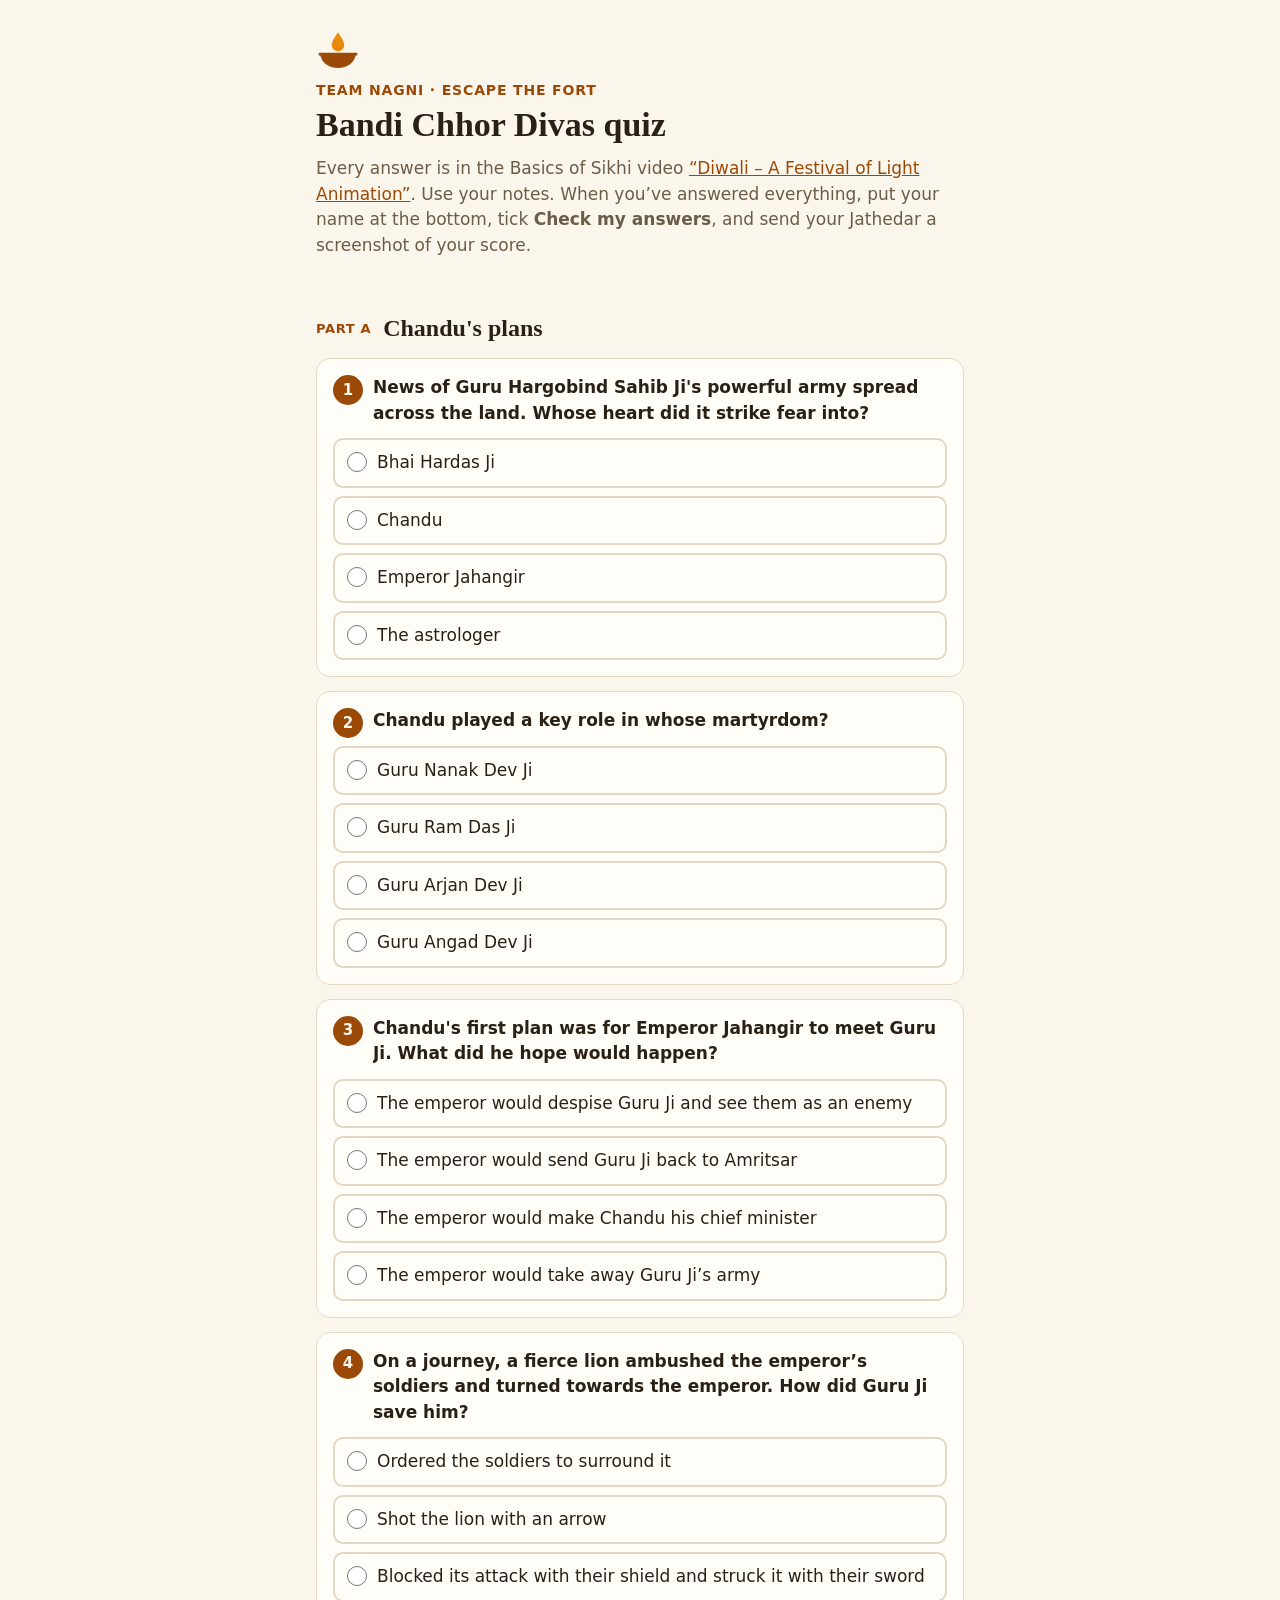
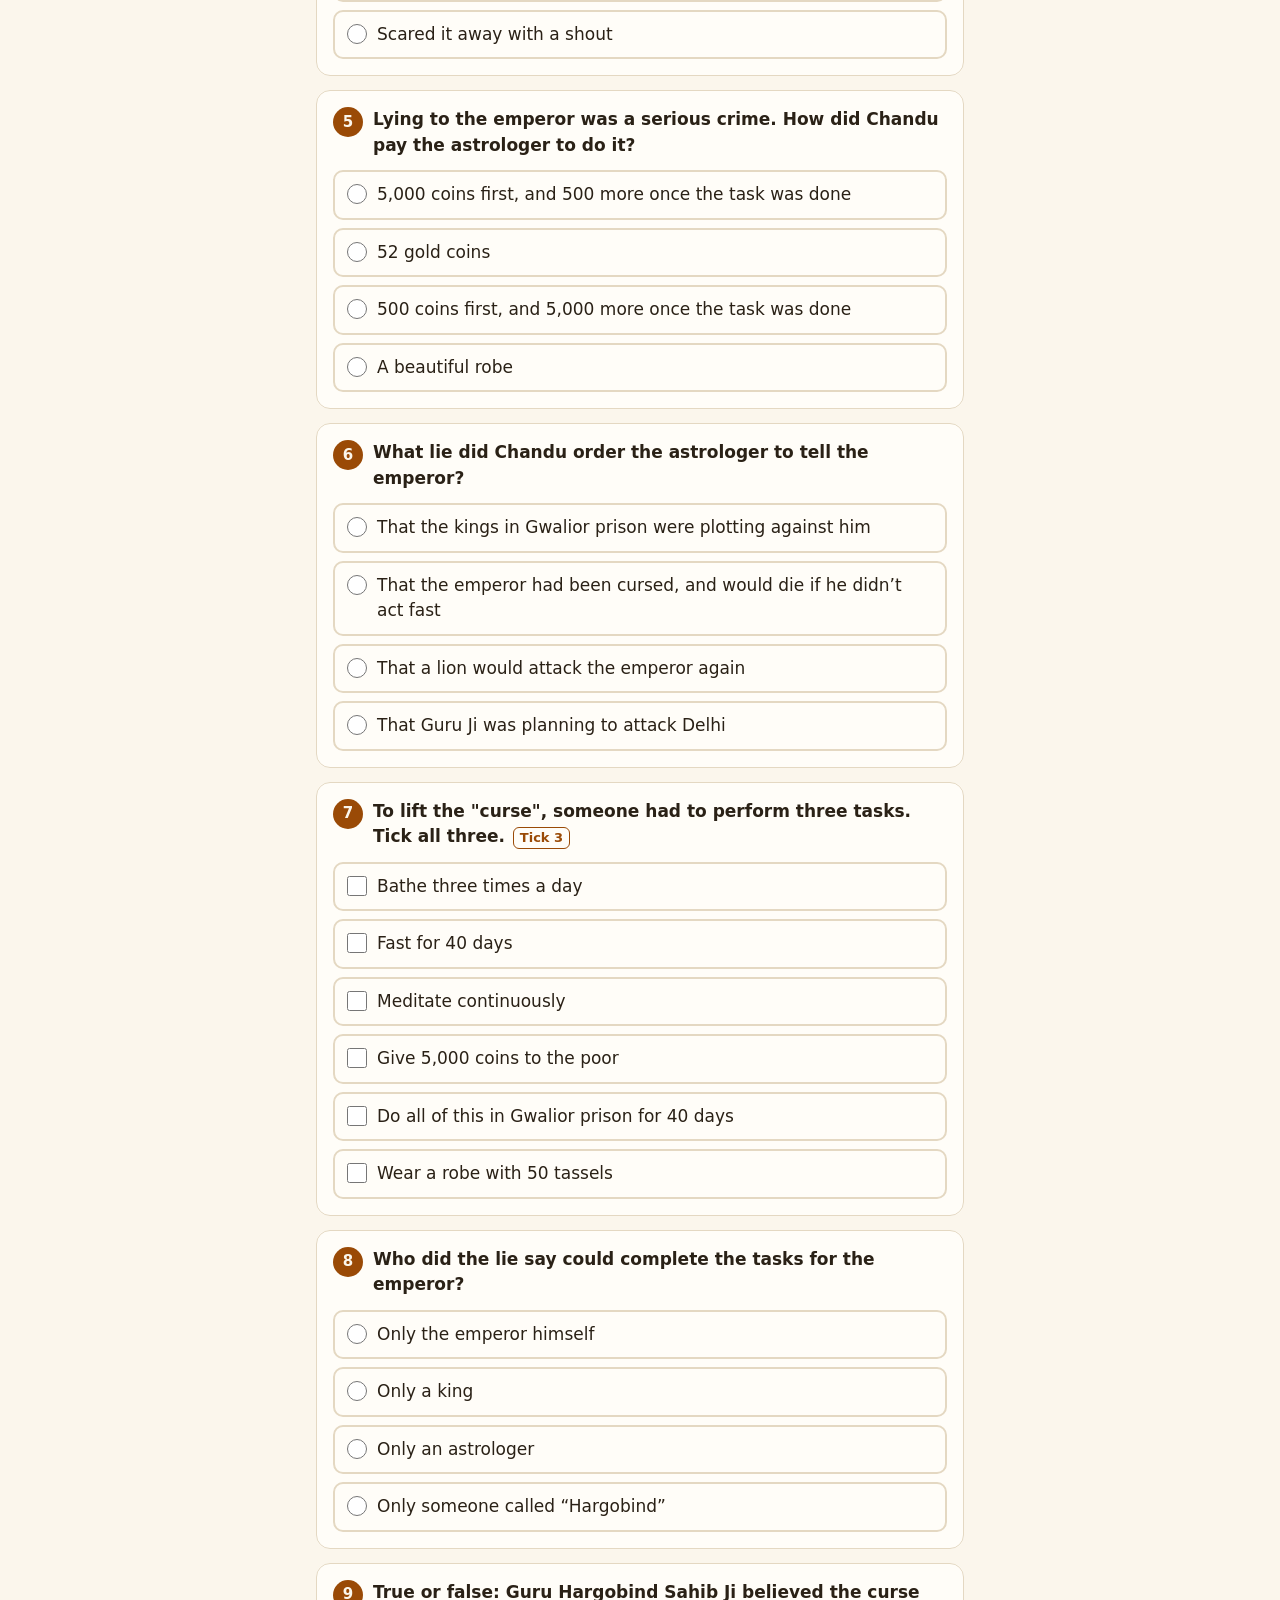
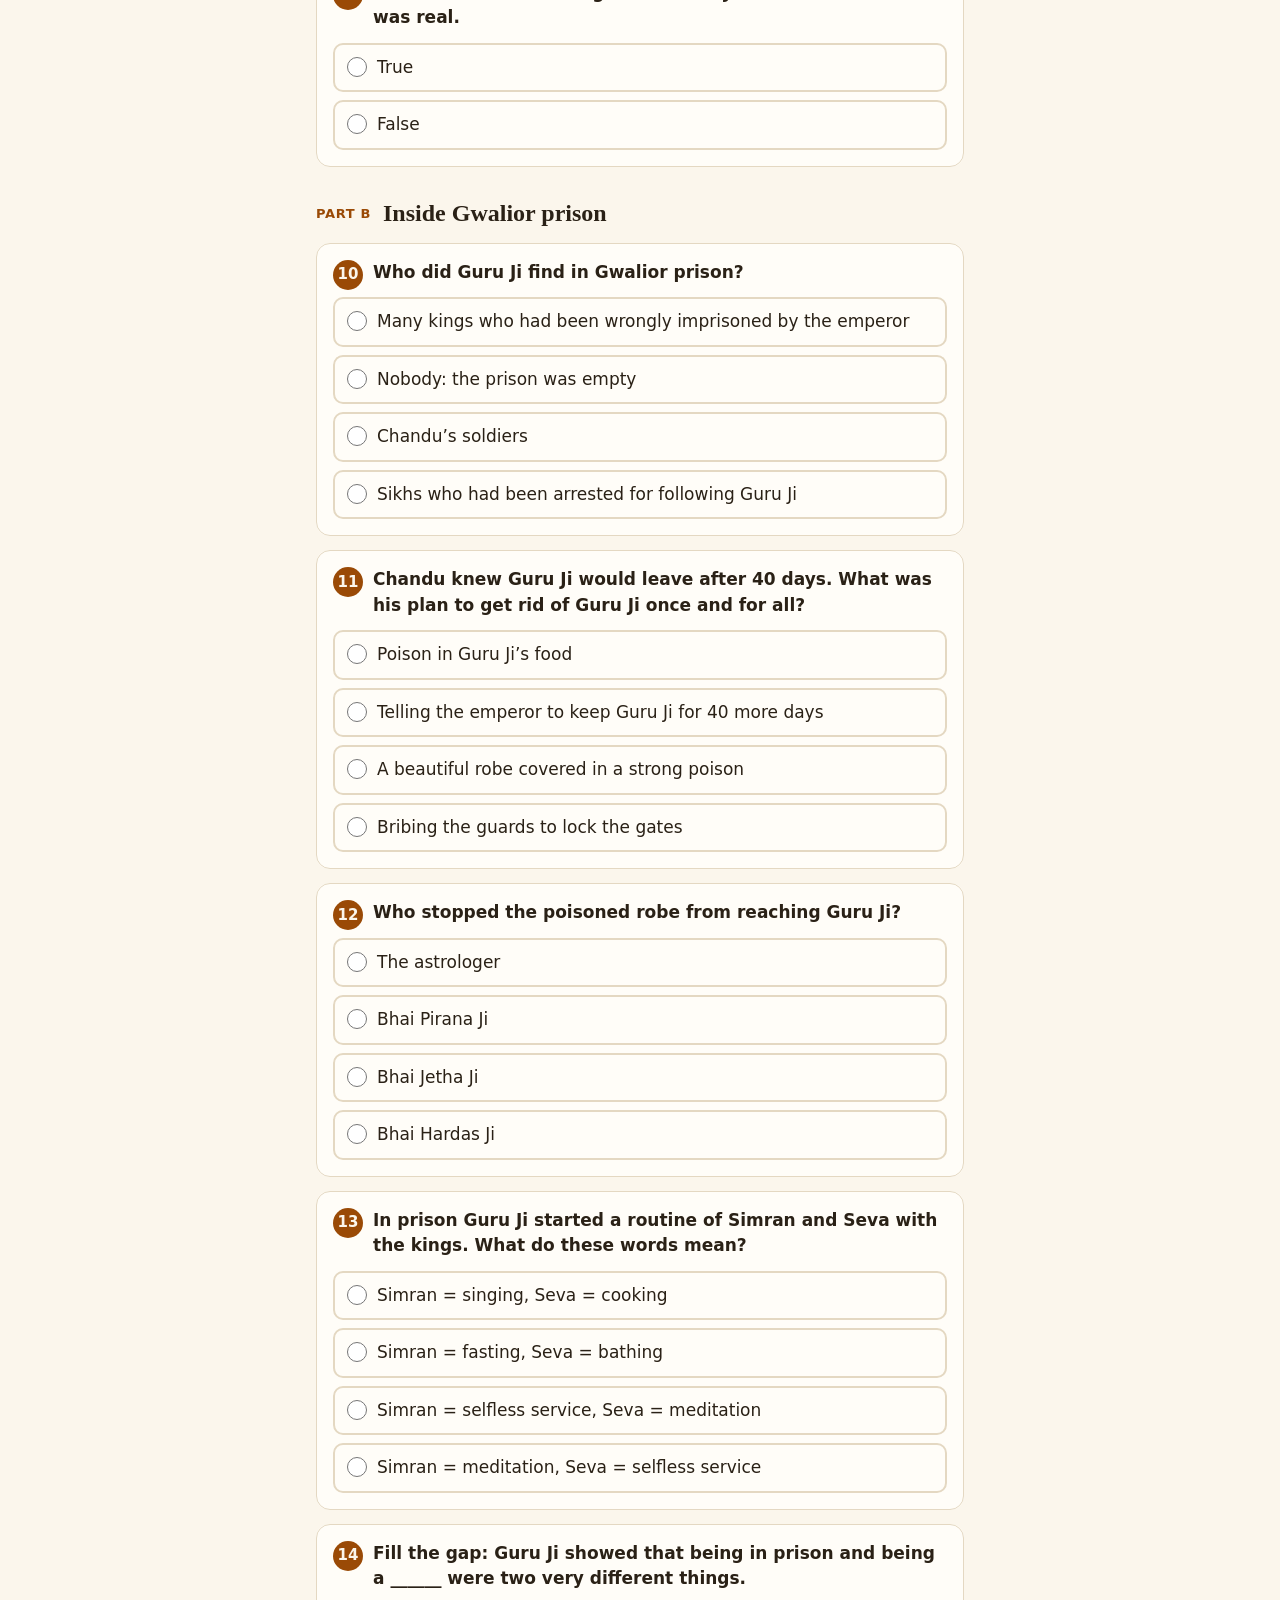
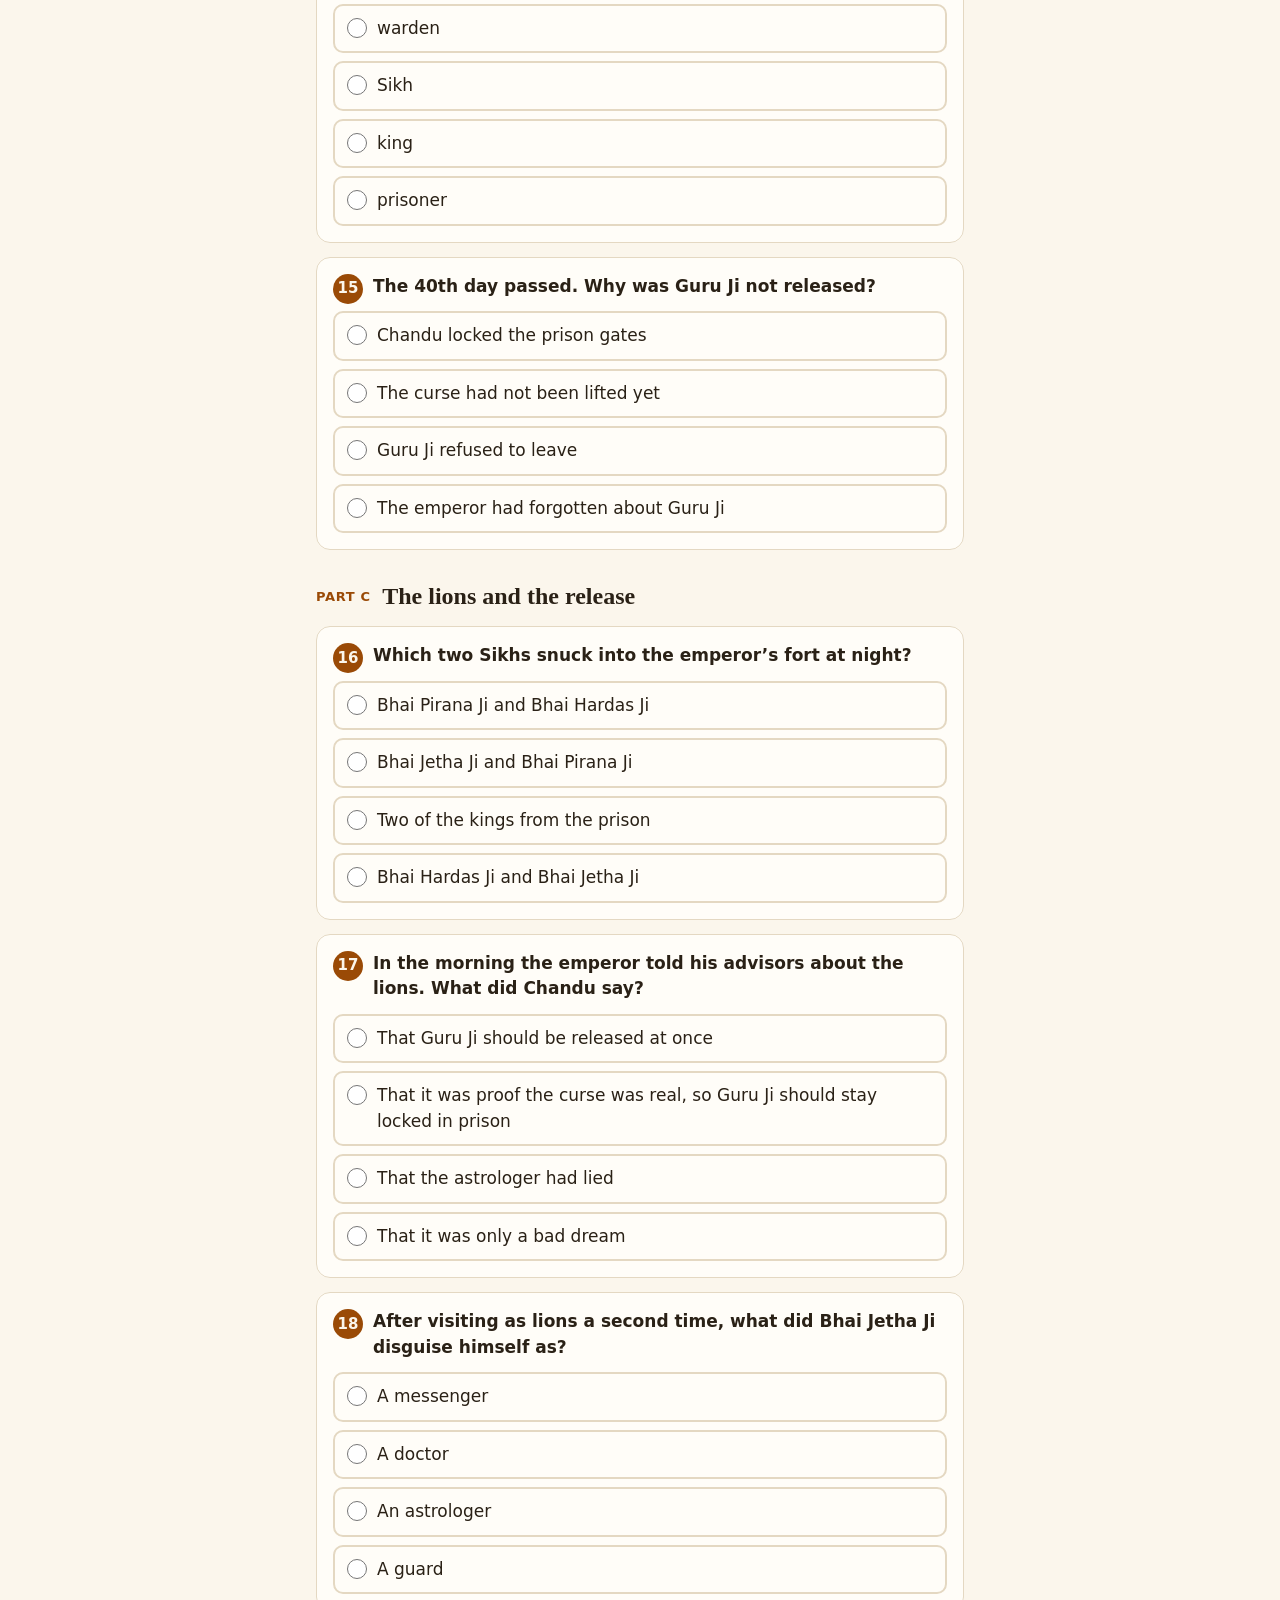
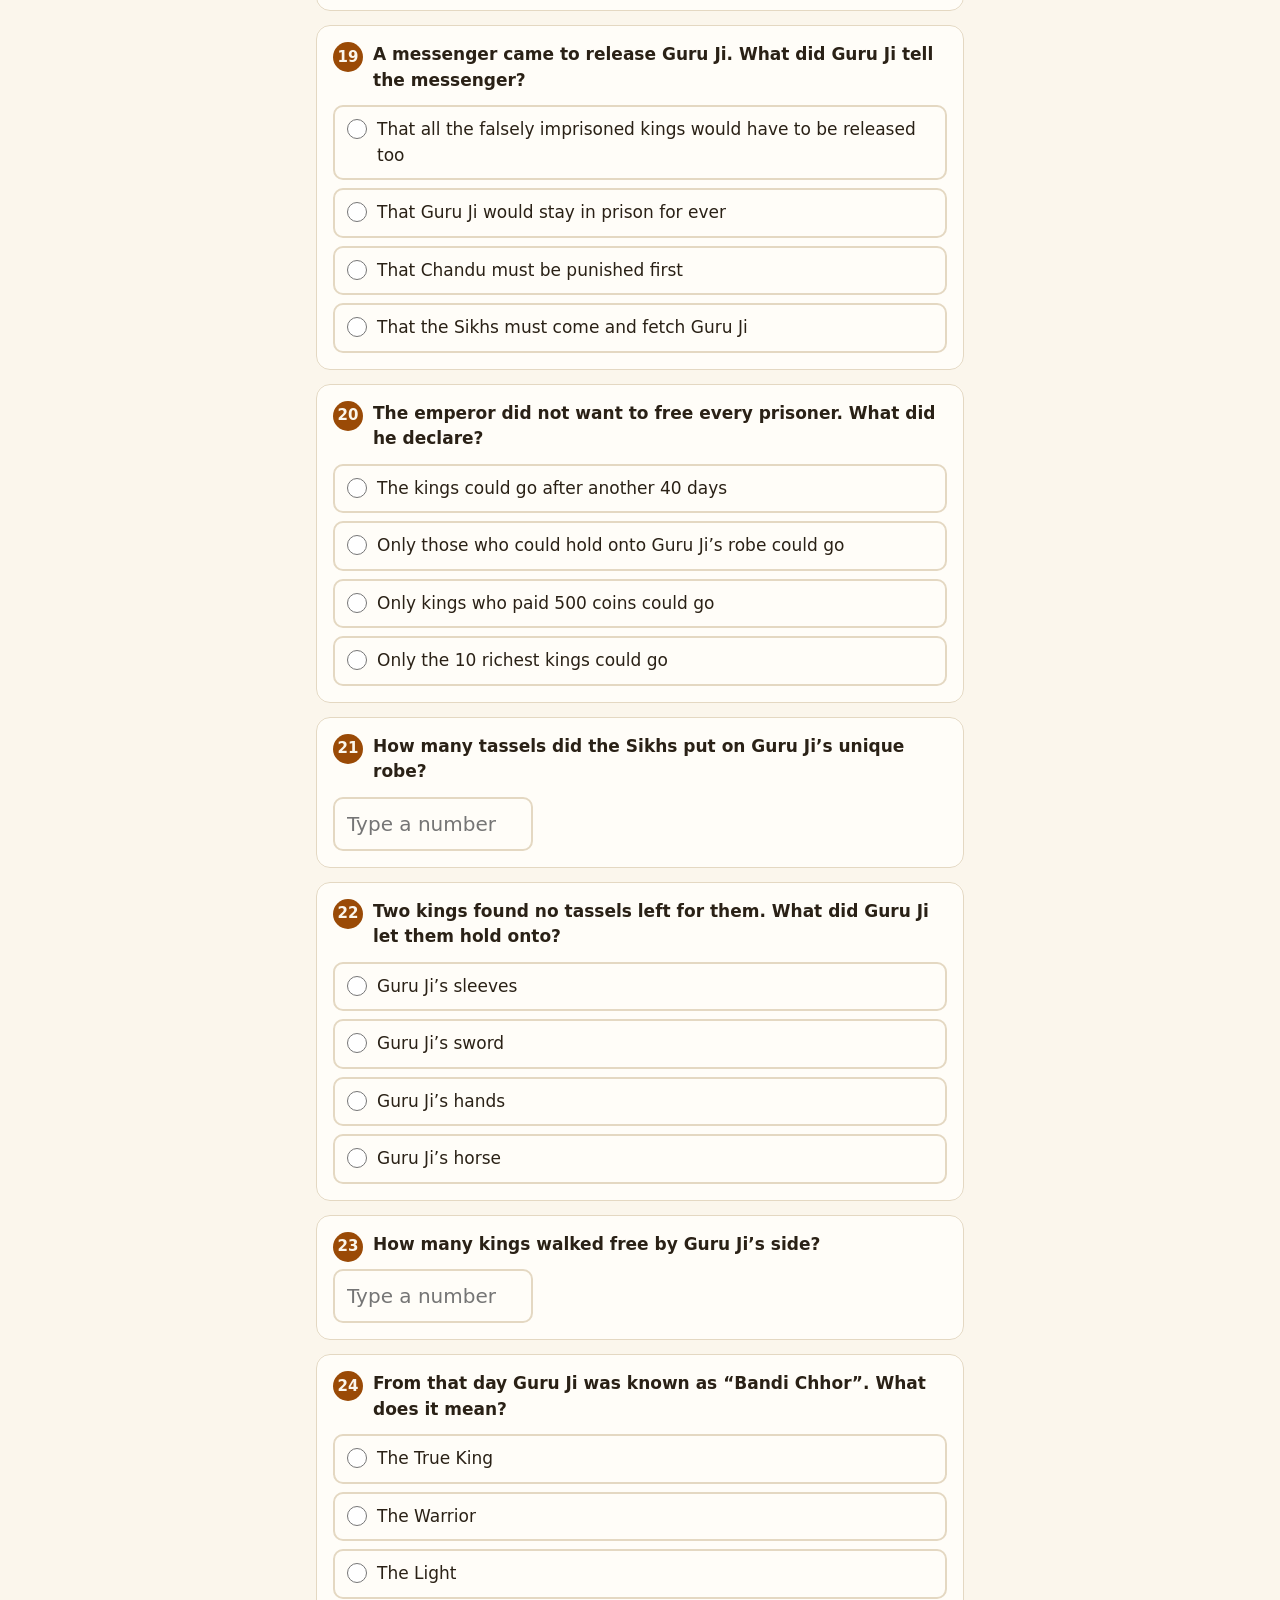
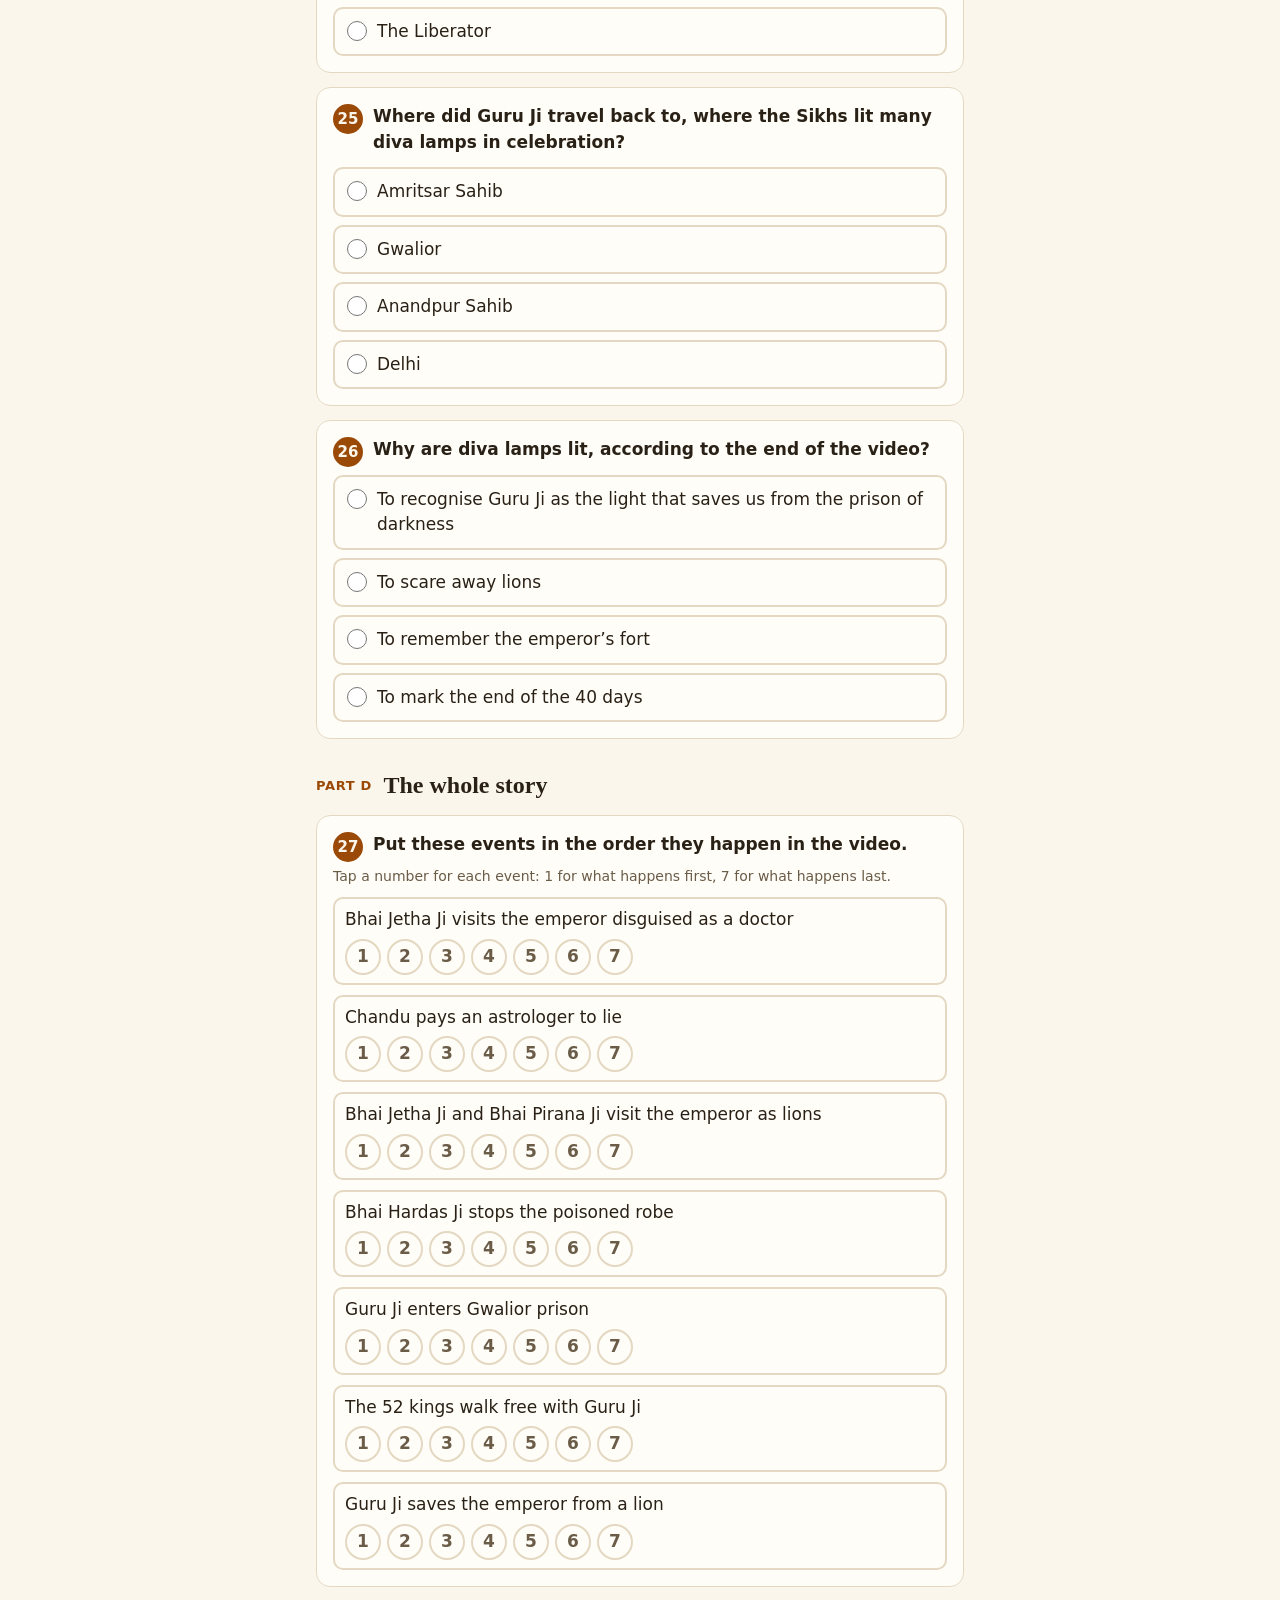
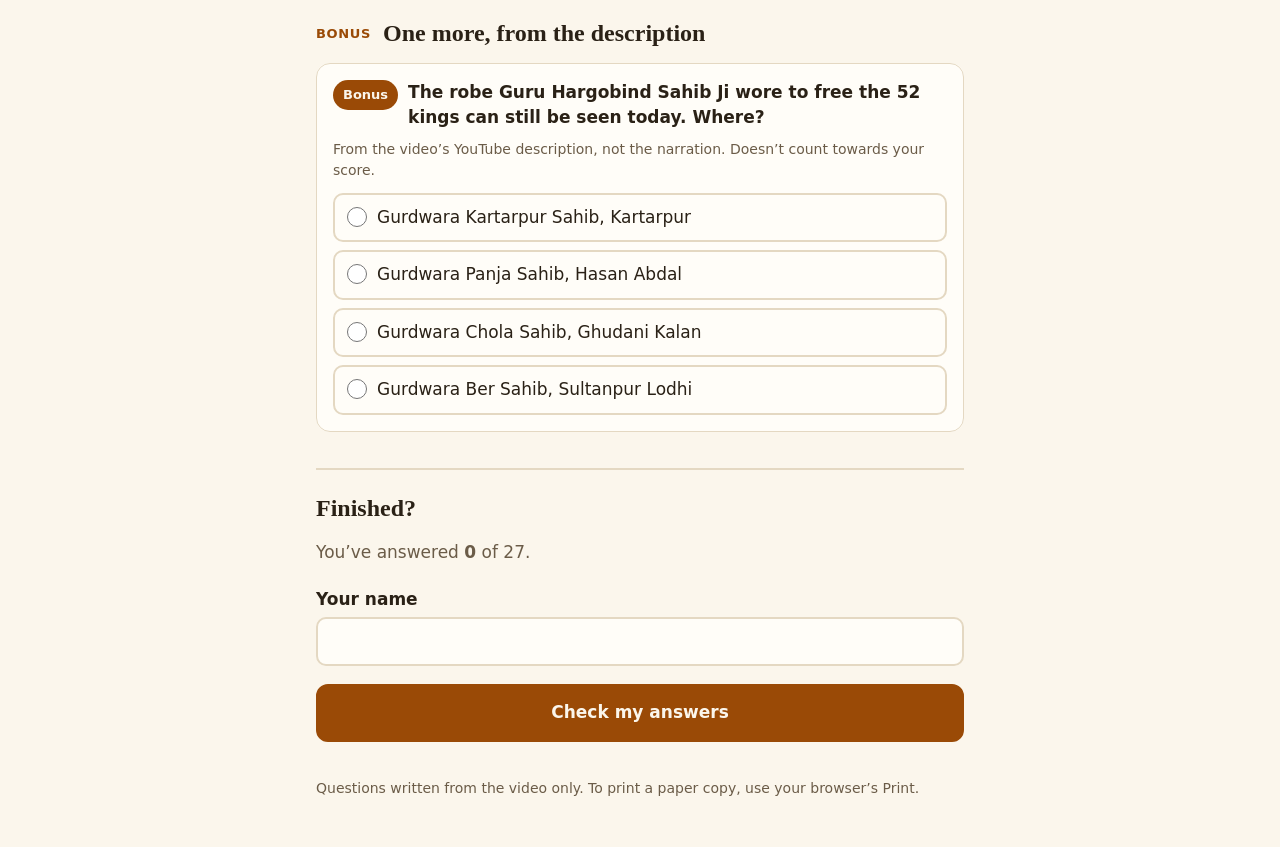
==== commit b35ed02e: "Say Guru Ji throughout; stop two options giving the answer away Every "the Guru" is now "Guru Ji". Q" ====
--- a/quiz.html
+++ b/quiz.html
@@ -240,16 +240,16 @@
 <div class="fb">
 <p class="verdict v-right">✓ Right</p><p class="verdict v-wrong">✗ Not quite</p>
 <p class="ans">Answer: <b>Guru Arjan Dev Ji</b></p>
-<p>Chandu played a key role in Guru Arjan Dev Ji's martyrdom, and was worried the Guru's son, Guru Hargobind Sahib Ji, would use their army to seek revenge. <a href="https://youtu.be/3myspuH4zkc?t=42" target="_blank" rel="noopener">Watch at 0:42</a></p>
+<p>Chandu played a key role in Guru Arjan Dev Ji's martyrdom, and was worried that Guru Arjan Dev Ji's son, Guru Hargobind Sahib Ji, would use their army to seek revenge. <a href="https://youtu.be/3myspuH4zkc?t=42" target="_blank" rel="noopener">Watch at 0:42</a></p>
 </div>
 </fieldset>
 <fieldset class="q" id="q3" data-type="choice" data-count="1">
-<legend><span class="n">3</span><span class="text">Chandu's first plan was for Emperor Jahangir to meet the Guru. What did he hope would happen? </span></legend>
-<div class="opts"><label class="opt"><input type="radio" name="q3" value="0" data-c><span>The emperor would despise the Guru and see them as an enemy</span></label><label class="opt"><input type="radio" name="q3" value="1"><span>The emperor would send the Guru back to Amritsar</span></label><label class="opt"><input type="radio" name="q3" value="2"><span>The emperor would make Chandu his chief minister</span></label><label class="opt"><input type="radio" name="q3" value="3"><span>The emperor would take away the Guru’s army</span></label></div>
-<div class="fb">
-<p class="verdict v-right">✓ Right</p><p class="verdict v-wrong">✗ Not quite</p>
-<p class="ans">Answer: <b>The emperor would despise the Guru and see them as an enemy</b></p>
-<p>Chandu hoped the emperor would despise the Guru. Instead, the emperor became very fond of the Guru. <a href="https://youtu.be/3myspuH4zkc?t=58" target="_blank" rel="noopener">Watch at 0:58</a></p>
+<legend><span class="n">3</span><span class="text">Chandu's first plan was for Emperor Jahangir to meet Guru Ji. What did he hope would happen? </span></legend>
+<div class="opts"><label class="opt"><input type="radio" name="q3" value="0" data-c><span>The emperor would despise Guru Ji and see them as an enemy</span></label><label class="opt"><input type="radio" name="q3" value="1"><span>The emperor would send Guru Ji back to Amritsar</span></label><label class="opt"><input type="radio" name="q3" value="2"><span>The emperor would make Chandu his chief minister</span></label><label class="opt"><input type="radio" name="q3" value="3"><span>The emperor would take away Guru Ji’s army</span></label></div>
+<div class="fb">
+<p class="verdict v-right">✓ Right</p><p class="verdict v-wrong">✗ Not quite</p>
+<p class="ans">Answer: <b>The emperor would despise Guru Ji and see them as an enemy</b></p>
+<p>Chandu hoped the emperor would despise Guru Ji. Instead, the emperor became very fond of Guru Ji. <a href="https://youtu.be/3myspuH4zkc?t=58" target="_blank" rel="noopener">Watch at 0:58</a></p>
 </div>
 </fieldset>
 <fieldset class="q" id="q4" data-type="choice" data-count="1">
@@ -272,7 +272,7 @@
 </fieldset>
 <fieldset class="q" id="q6" data-type="choice" data-count="1">
 <legend><span class="n">6</span><span class="text">What lie did Chandu order the astrologer to tell the emperor? </span></legend>
-<div class="opts"><label class="opt"><input type="radio" name="q6" value="0"><span>That the kings in Gwalior prison were plotting against him</span></label><label class="opt"><input type="radio" name="q6" value="1" data-c><span>That the emperor had been cursed, and would die if he didn’t act fast</span></label><label class="opt"><input type="radio" name="q6" value="2"><span>That a lion would attack the emperor again</span></label><label class="opt"><input type="radio" name="q6" value="3"><span>That the Guru was planning to attack Delhi</span></label></div>
+<div class="opts"><label class="opt"><input type="radio" name="q6" value="0"><span>That the kings in Gwalior prison were plotting against him</span></label><label class="opt"><input type="radio" name="q6" value="1" data-c><span>That the emperor had been cursed, and would die if he didn’t act fast</span></label><label class="opt"><input type="radio" name="q6" value="2"><span>That a lion would attack the emperor again</span></label><label class="opt"><input type="radio" name="q6" value="3"><span>That Guru Ji was planning to attack Delhi</span></label></div>
 <div class="fb">
 <p class="verdict v-right">✓ Right</p><p class="verdict v-wrong">✗ Not quite</p>
 <p class="ans">Answer: <b>That the emperor had been cursed, and would die if he didn’t act fast</b></p>
@@ -308,7 +308,7 @@
 </fieldset></section>
 <section class="part"><h2><span class="pid">Part B</span> Inside Gwalior prison</h2><fieldset class="q" id="q10" data-type="choice" data-count="1">
 <legend><span class="n">10</span><span class="text">Who did Guru Ji find in Gwalior prison? </span></legend>
-<div class="opts"><label class="opt"><input type="radio" name="q10" value="0" data-c><span>Many kings who had been wrongly imprisoned by the emperor</span></label><label class="opt"><input type="radio" name="q10" value="1"><span>Nobody: the prison was empty</span></label><label class="opt"><input type="radio" name="q10" value="2"><span>Chandu’s soldiers</span></label><label class="opt"><input type="radio" name="q10" value="3"><span>Sikhs who had been arrested for following the Guru</span></label></div>
+<div class="opts"><label class="opt"><input type="radio" name="q10" value="0" data-c><span>Many kings who had been wrongly imprisoned by the emperor</span></label><label class="opt"><input type="radio" name="q10" value="1"><span>Nobody: the prison was empty</span></label><label class="opt"><input type="radio" name="q10" value="2"><span>Chandu’s soldiers</span></label><label class="opt"><input type="radio" name="q10" value="3"><span>Sikhs who had been arrested for following Guru Ji</span></label></div>
 <div class="fb">
 <p class="verdict v-right">✓ Right</p><p class="verdict v-wrong">✗ Not quite</p>
 <p class="ans">Answer: <b>Many kings who had been wrongly imprisoned by the emperor</b></p>
@@ -316,20 +316,20 @@
 </div>
 </fieldset>
 <fieldset class="q" id="q11" data-type="choice" data-count="1">
-<legend><span class="n">11</span><span class="text">Chandu knew Guru Ji would leave after 40 days. What was his plan to get rid of the Guru once and for all? </span></legend>
-<div class="opts"><label class="opt"><input type="radio" name="q11" value="0"><span>Poison in the Guru’s food</span></label><label class="opt"><input type="radio" name="q11" value="1"><span>Telling the emperor to keep Guru Ji for 40 more days</span></label><label class="opt"><input type="radio" name="q11" value="2" data-c><span>A beautiful robe covered in a strong poison</span></label><label class="opt"><input type="radio" name="q11" value="3"><span>Bribing the guards to lock the gates</span></label></div>
+<legend><span class="n">11</span><span class="text">Chandu knew Guru Ji would leave after 40 days. What was his plan to get rid of Guru Ji once and for all? </span></legend>
+<div class="opts"><label class="opt"><input type="radio" name="q11" value="0"><span>Poison in Guru Ji’s food</span></label><label class="opt"><input type="radio" name="q11" value="1"><span>Telling the emperor to keep Guru Ji for 40 more days</span></label><label class="opt"><input type="radio" name="q11" value="2" data-c><span>A beautiful robe covered in a strong poison</span></label><label class="opt"><input type="radio" name="q11" value="3"><span>Bribing the guards to lock the gates</span></label></div>
 <div class="fb">
 <p class="verdict v-right">✓ Right</p><p class="verdict v-wrong">✗ Not quite</p>
 <p class="ans">Answer: <b>A beautiful robe covered in a strong poison</b></p>
-<p>Chandu had a beautiful robe made and covered it in a strong poison, hoping it would kill the Guru once worn. <a href="https://youtu.be/3myspuH4zkc?t=288" target="_blank" rel="noopener">Watch at 4:48</a></p>
+<p>Chandu had a beautiful robe made and covered it in a strong poison, hoping it would kill Guru Ji once worn. <a href="https://youtu.be/3myspuH4zkc?t=288" target="_blank" rel="noopener">Watch at 4:48</a></p>
 </div>
 </fieldset>
 <fieldset class="q" id="q12" data-type="choice" data-count="1">
 <legend><span class="n">12</span><span class="text">Who stopped the poisoned robe from reaching Guru Ji? </span></legend>
-<div class="opts"><label class="opt"><input type="radio" name="q12" value="0"><span>The astrologer</span></label><label class="opt"><input type="radio" name="q12" value="1"><span>Bhai Pirana Ji</span></label><label class="opt"><input type="radio" name="q12" value="2"><span>Bhai Jetha Ji</span></label><label class="opt"><input type="radio" name="q12" value="3" data-c><span>Bhai Hardas Ji, the prison warden</span></label></div>
-<div class="fb">
-<p class="verdict v-right">✓ Right</p><p class="verdict v-wrong">✗ Not quite</p>
-<p class="ans">Answer: <b>Bhai Hardas Ji, the prison warden</b></p>
+<div class="opts"><label class="opt"><input type="radio" name="q12" value="0"><span>The astrologer</span></label><label class="opt"><input type="radio" name="q12" value="1"><span>Bhai Pirana Ji</span></label><label class="opt"><input type="radio" name="q12" value="2"><span>Bhai Jetha Ji</span></label><label class="opt"><input type="radio" name="q12" value="3" data-c><span>Bhai Hardas Ji</span></label></div>
+<div class="fb">
+<p class="verdict v-right">✓ Right</p><p class="verdict v-wrong">✗ Not quite</p>
+<p class="ans">Answer: <b>Bhai Hardas Ji</b></p>
 <p>Bhai Hardas Ji, the prison warden, had already heard of Chandu's plan and stopped the robe being delivered. <a href="https://youtu.be/3myspuH4zkc?t=301" target="_blank" rel="noopener">Watch at 5:01</a></p>
 </div>
 </fieldset>
@@ -371,7 +371,7 @@
 </fieldset>
 <fieldset class="q" id="q17" data-type="choice" data-count="1">
 <legend><span class="n">17</span><span class="text">In the morning the emperor told his advisors about the lions. What did Chandu say? </span></legend>
-<div class="opts"><label class="opt"><input type="radio" name="q17" value="0"><span>That the Guru should be released at once</span></label><label class="opt"><input type="radio" name="q17" value="1" data-c><span>That it was proof the curse was real, so Guru Ji should stay locked in prison</span></label><label class="opt"><input type="radio" name="q17" value="2"><span>That the astrologer had lied</span></label><label class="opt"><input type="radio" name="q17" value="3"><span>That it was only a bad dream</span></label></div>
+<div class="opts"><label class="opt"><input type="radio" name="q17" value="0"><span>That Guru Ji should be released at once</span></label><label class="opt"><input type="radio" name="q17" value="1" data-c><span>That it was proof the curse was real, so Guru Ji should stay locked in prison</span></label><label class="opt"><input type="radio" name="q17" value="2"><span>That the astrologer had lied</span></label><label class="opt"><input type="radio" name="q17" value="3"><span>That it was only a bad dream</span></label></div>
 <div class="fb">
 <p class="verdict v-right">✓ Right</p><p class="verdict v-wrong">✗ Not quite</p>
 <p class="ans">Answer: <b>That it was proof the curse was real, so Guru Ji should stay locked in prison</b></p>
@@ -389,20 +389,20 @@
 </fieldset>
 <fieldset class="q" id="q19" data-type="choice" data-count="1">
 <legend><span class="n">19</span><span class="text">A messenger came to release Guru Ji. What did Guru Ji tell the messenger? </span></legend>
-<div class="opts"><label class="opt"><input type="radio" name="q19" value="0" data-c><span>That all the falsely imprisoned kings would have to be released too</span></label><label class="opt"><input type="radio" name="q19" value="1"><span>That the Guru would stay in prison for ever</span></label><label class="opt"><input type="radio" name="q19" value="2"><span>That Chandu must be punished first</span></label><label class="opt"><input type="radio" name="q19" value="3"><span>That the Sikhs must come and fetch the Guru</span></label></div>
+<div class="opts"><label class="opt"><input type="radio" name="q19" value="0" data-c><span>That all the falsely imprisoned kings would have to be released too</span></label><label class="opt"><input type="radio" name="q19" value="1"><span>That Guru Ji would stay in prison for ever</span></label><label class="opt"><input type="radio" name="q19" value="2"><span>That Chandu must be punished first</span></label><label class="opt"><input type="radio" name="q19" value="3"><span>That the Sikhs must come and fetch Guru Ji</span></label></div>
 <div class="fb">
 <p class="verdict v-right">✓ Right</p><p class="verdict v-wrong">✗ Not quite</p>
 <p class="ans">Answer: <b>That all the falsely imprisoned kings would have to be released too</b></p>
-<p>The kings did not want to be without the Guru. Guru Ji said that if the Guru was released, all the falsely imprisoned kings would have to be released too. <a href="https://youtu.be/3myspuH4zkc?t=519" target="_blank" rel="noopener">Watch at 8:39</a></p>
+<p>The kings did not want to be without Guru Ji. Guru Ji’s reply was that all the falsely imprisoned kings would have to be released too. <a href="https://youtu.be/3myspuH4zkc?t=519" target="_blank" rel="noopener">Watch at 8:39</a></p>
 </div>
 </fieldset>
 <fieldset class="q" id="q20" data-type="choice" data-count="1">
 <legend><span class="n">20</span><span class="text">The emperor did not want to free every prisoner. What did he declare? </span></legend>
-<div class="opts"><label class="opt"><input type="radio" name="q20" value="0"><span>The kings could go after another 40 days</span></label><label class="opt"><input type="radio" name="q20" value="1" data-c><span>Only those who could hold onto the Guru’s robe could go</span></label><label class="opt"><input type="radio" name="q20" value="2"><span>Only kings who paid 500 coins could go</span></label><label class="opt"><input type="radio" name="q20" value="3"><span>Only the 10 richest kings could go</span></label></div>
-<div class="fb">
-<p class="verdict v-right">✓ Right</p><p class="verdict v-wrong">✗ Not quite</p>
-<p class="ans">Answer: <b>Only those who could hold onto the Guru’s robe could go</b></p>
-<p>Only those who could hold onto the Guru's robe as the Guru left would also be free to go. <a href="https://youtu.be/3myspuH4zkc?t=541" target="_blank" rel="noopener">Watch at 9:01</a></p>
+<div class="opts"><label class="opt"><input type="radio" name="q20" value="0"><span>The kings could go after another 40 days</span></label><label class="opt"><input type="radio" name="q20" value="1" data-c><span>Only those who could hold onto Guru Ji’s robe could go</span></label><label class="opt"><input type="radio" name="q20" value="2"><span>Only kings who paid 500 coins could go</span></label><label class="opt"><input type="radio" name="q20" value="3"><span>Only the 10 richest kings could go</span></label></div>
+<div class="fb">
+<p class="verdict v-right">✓ Right</p><p class="verdict v-wrong">✗ Not quite</p>
+<p class="ans">Answer: <b>Only those who could hold onto Guru Ji’s robe could go</b></p>
+<p>Only those who could hold onto Guru Ji's robe as Guru Ji left would also be free to go. <a href="https://youtu.be/3myspuH4zkc?t=541" target="_blank" rel="noopener">Watch at 9:01</a></p>
 </div>
 </fieldset>
 <fieldset class="q" id="q21" data-type="number" data-count="1">
@@ -433,7 +433,7 @@
 </div>
 </fieldset>
 <fieldset class="q" id="q24" data-type="choice" data-count="1">
-<legend><span class="n">24</span><span class="text">From that day the Guru was known as “Bandi Chhor”. What does it mean? </span></legend>
+<legend><span class="n">24</span><span class="text">From that day Guru Ji was known as “Bandi Chhor”. What does it mean? </span></legend>
 <div class="opts"><label class="opt"><input type="radio" name="q24" value="0"><span>The True King</span></label><label class="opt"><input type="radio" name="q24" value="1"><span>The Warrior</span></label><label class="opt"><input type="radio" name="q24" value="2"><span>The Light</span></label><label class="opt"><input type="radio" name="q24" value="3" data-c><span>The Liberator</span></label></div>
 <div class="fb">
 <p class="verdict v-right">✓ Right</p><p class="verdict v-wrong">✗ Not quite</p>
@@ -470,10 +470,10 @@
 </fieldset></section>
 <section class="part bonus-part"><h2><span class="pid">Bonus</span> One more, from the description</h2><fieldset class="q" id="bonus" data-type="choice" data-count="0">
 <legend><span class="n">Bonus</span><span class="text">The robe Guru Hargobind Sahib Ji wore to free the 52 kings can still be seen today. Where? </span></legend>
-<p class="src">From the video’s YouTube description, not the narration. Doesn’t count towards your score.</p><div class="opts"><label class="opt"><input type="radio" name="bonus" value="0"><span>In Gwalior fort</span></label><label class="opt"><input type="radio" name="bonus" value="1"><span>It no longer exists</span></label><label class="opt"><input type="radio" name="bonus" value="2" data-c><span>Gurdwara Chola Sahib, Ghudani Kalan, Punjab</span></label><label class="opt"><input type="radio" name="bonus" value="3"><span>In the emperor’s fort in Delhi</span></label></div>
-<div class="fb">
-<p class="verdict v-right">✓ Right</p><p class="verdict v-wrong">✗ Not quite</p>
-<p class="ans">Answer: <b>Gurdwara Chola Sahib, Ghudani Kalan, Punjab</b></p>
+<p class="src">From the video’s YouTube description, not the narration. Doesn’t count towards your score.</p><div class="opts"><label class="opt"><input type="radio" name="bonus" value="0"><span>Gurdwara Kartarpur Sahib, Kartarpur</span></label><label class="opt"><input type="radio" name="bonus" value="1"><span>Gurdwara Panja Sahib, Hasan Abdal</span></label><label class="opt"><input type="radio" name="bonus" value="2" data-c><span>Gurdwara Chola Sahib, Ghudani Kalan</span></label><label class="opt"><input type="radio" name="bonus" value="3"><span>Gurdwara Ber Sahib, Sultanpur Lodhi</span></label></div>
+<div class="fb">
+<p class="verdict v-right">✓ Right</p><p class="verdict v-wrong">✗ Not quite</p>
+<p class="ans">Answer: <b>Gurdwara Chola Sahib, Ghudani Kalan</b></p>
 <p>From the video’s description (not the narration): the robe can still be seen at Gurdwara Chola Sahib, Ghudani Kalan, Punjab.</p>
 </div>
 </fieldset></section>
